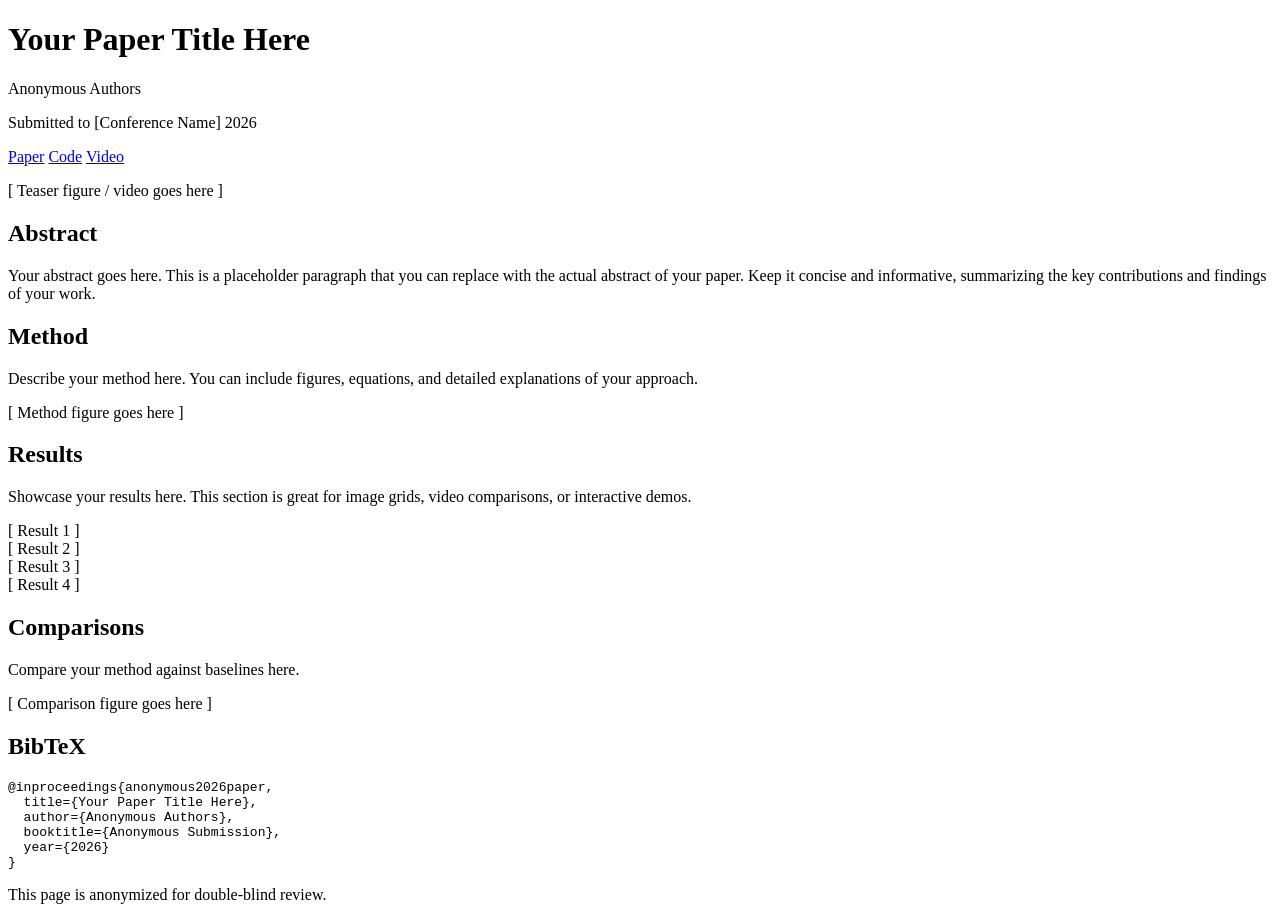
==== index.html @ fb21f75d "Add files via upload" ====
<!DOCTYPE html>
<html lang="en">
<head>
    <meta charset="UTF-8">
    <meta name="viewport" content="width=device-width, initial-scale=1.0">
    <title>Paper Title | Anonymous Submission</title>
    <meta name="description" content="Project page for anonymous submission.">
    <link rel="stylesheet" href="static/css/style.css">
</head>
<body>
    <!-- Header -->
    <header class="hero">
        <div class="container">
            <h1 class="title">Your Paper Title Here</h1>
            <p class="authors">Anonymous Authors</p>
            <p class="venue">Submitted to [Conference Name] 2026</p>

            <div class="links">
                <a href="#" class="btn">Paper</a>
                <a href="#" class="btn">Code</a>
                <a href="#" class="btn">Video</a>
            </div>
        </div>
    </header>

    <!-- Teaser -->
    <section class="section">
        <div class="container">
            <div class="teaser-placeholder">
                <p>[ Teaser figure / video goes here ]</p>
            </div>
        </div>
    </section>

    <!-- Abstract -->
    <section class="section">
        <div class="container">
            <h2>Abstract</h2>
            <p class="abstract">
                Your abstract goes here. This is a placeholder paragraph that you can replace
                with the actual abstract of your paper. Keep it concise and informative,
                summarizing the key contributions and findings of your work.
            </p>
        </div>
    </section>

    <!-- Method -->
    <section class="section">
        <div class="container">
            <h2>Method</h2>
            <p>
                Describe your method here. You can include figures, equations, and detailed
                explanations of your approach.
            </p>
            <div class="figure-placeholder">
                <p>[ Method figure goes here ]</p>
            </div>
        </div>
    </section>

    <!-- Results -->
    <section class="section">
        <div class="container">
            <h2>Results</h2>
            <p>
                Showcase your results here. This section is great for image grids, video
                comparisons, or interactive demos.
            </p>
            <div class="results-grid">
                <div class="result-item">[ Result 1 ]</div>
                <div class="result-item">[ Result 2 ]</div>
                <div class="result-item">[ Result 3 ]</div>
                <div class="result-item">[ Result 4 ]</div>
            </div>
        </div>
    </section>

    <!-- Comparisons -->
    <section class="section">
        <div class="container">
            <h2>Comparisons</h2>
            <p>
                Compare your method against baselines here.
            </p>
            <div class="figure-placeholder">
                <p>[ Comparison figure goes here ]</p>
            </div>
        </div>
    </section>

    <!-- BibTeX -->
    <section class="section">
        <div class="container">
            <h2>BibTeX</h2>
            <pre class="bibtex">
@inproceedings{anonymous2026paper,
  title={Your Paper Title Here},
  author={Anonymous Authors},
  booktitle={Anonymous Submission},
  year={2026}
}</pre>
        </div>
    </section>

    <!-- Footer -->
    <footer class="footer">
        <div class="container">
            <p>This page is anonymized for double-blind review.</p>
        </div>
    </footer>
</body>
</html>
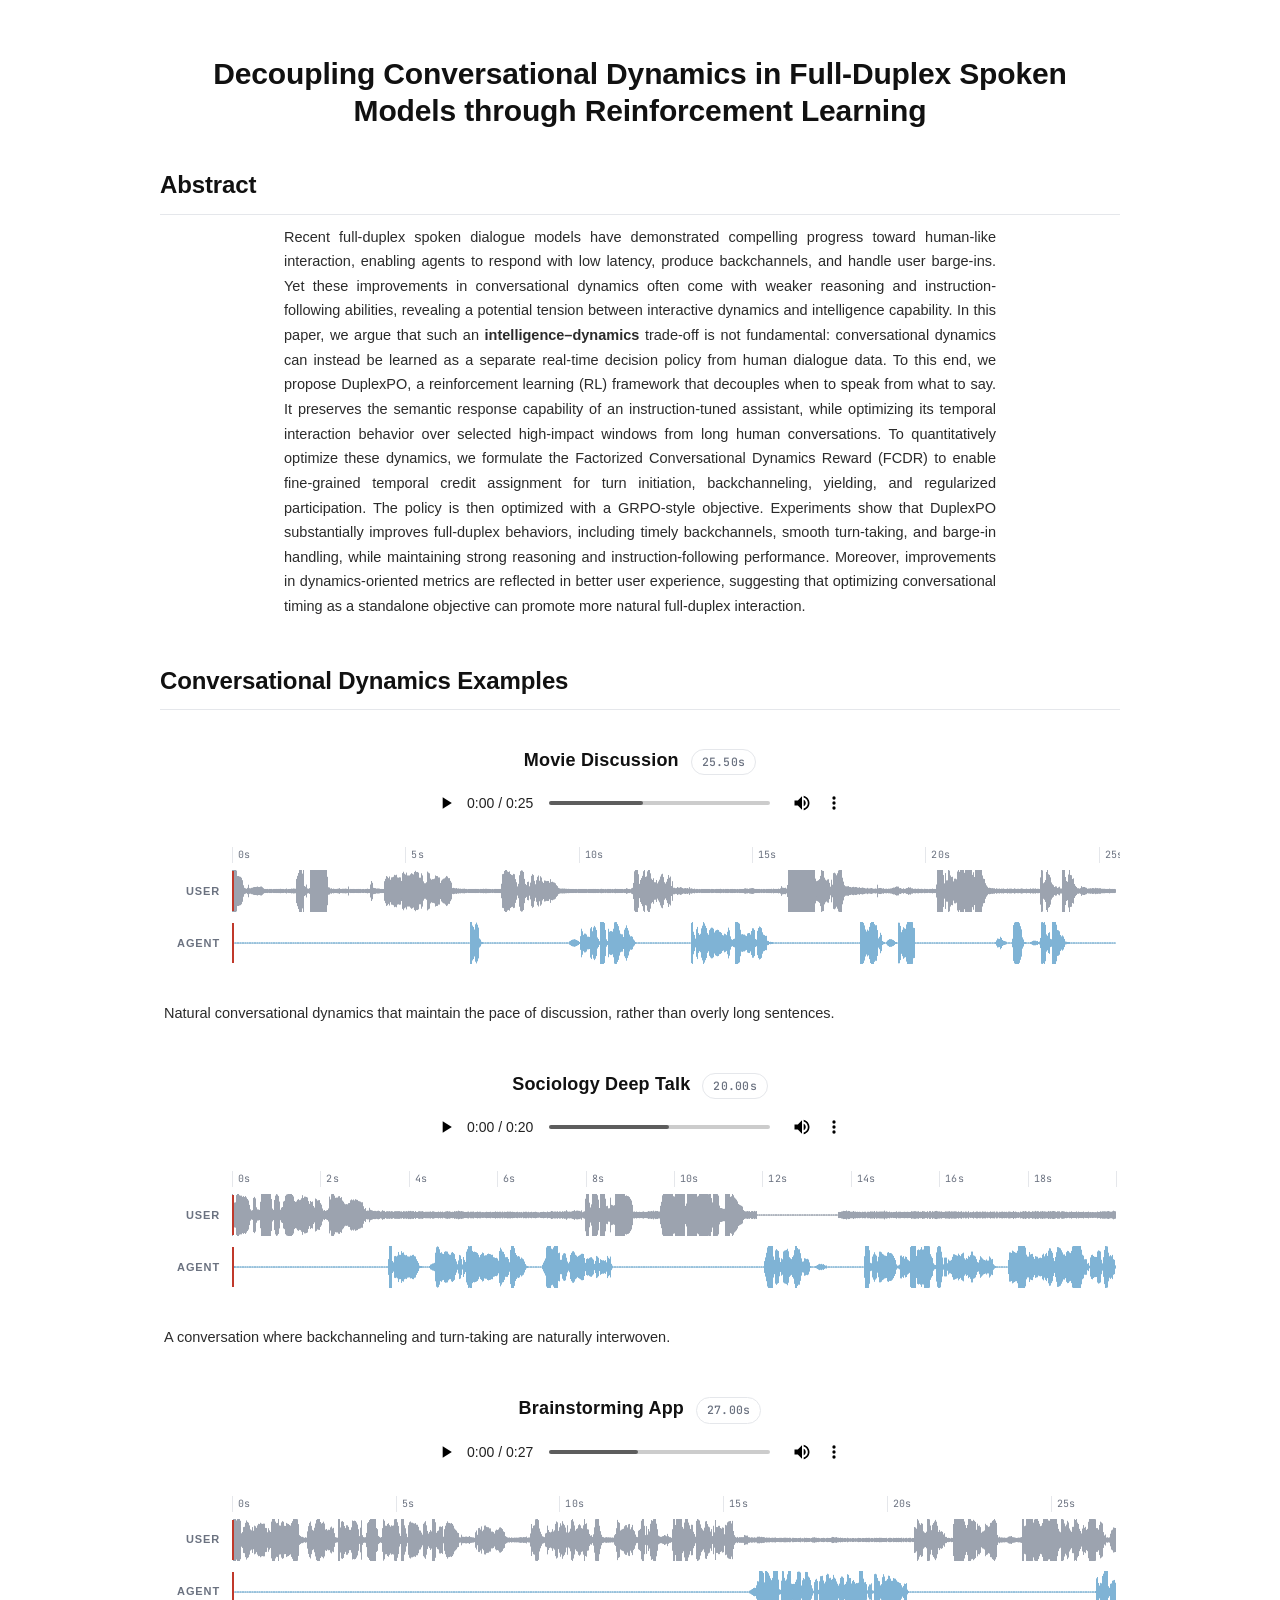
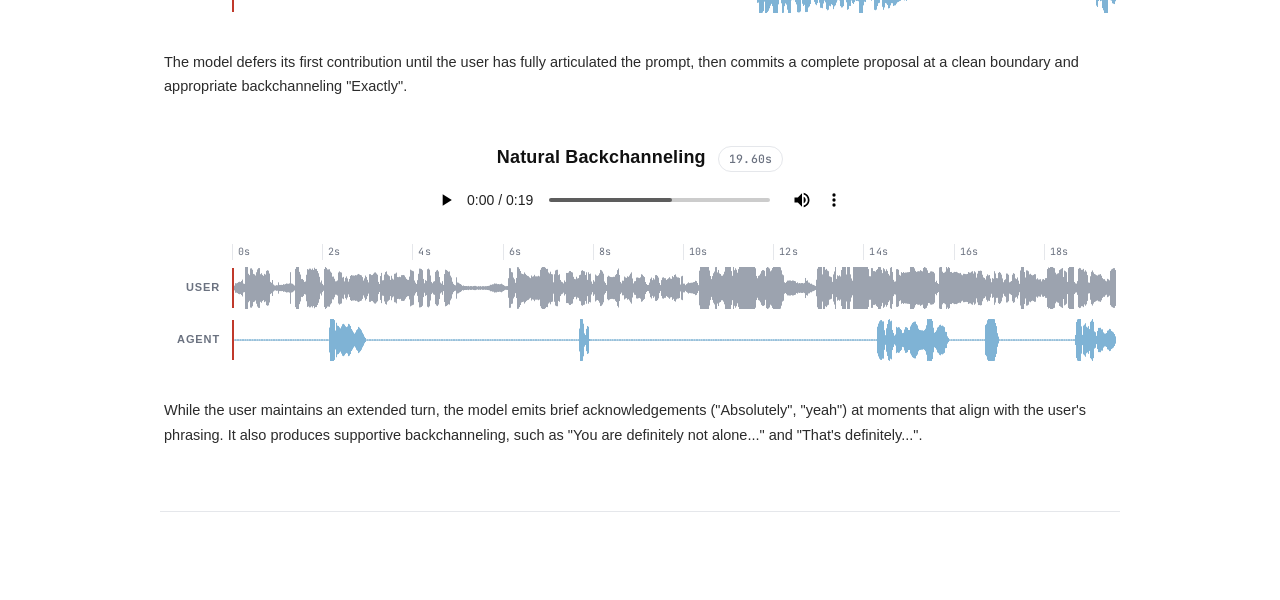
==== commit 49e52bad: "Add files via upload" ====
--- a/index.html
+++ b/index.html
@@ -3,110 +3,37 @@
 <head>
     <meta charset="UTF-8">
     <meta name="viewport" content="width=device-width, initial-scale=1.0">
-    <title>Paper Title | Anonymous Submission</title>
-    <meta name="description" content="Project page for anonymous submission.">
+    <title>Decoupling Conversational Dynamics in Full-Duplex Spoken Models through Reinforcement Learning</title>
+    <meta name="description" content="Anonymous full-duplex turn-taking audio demo.">
+    <link rel="preconnect" href="https://fonts.googleapis.com">
+    <link rel="preconnect" href="https://fonts.gstatic.com" crossorigin>
+    <link href="https://fonts.googleapis.com/css2?family=Inter:wght@400;500;600;700&family=Source+Serif+Pro:ital,wght@0,400;0,500;0,600;0,700;1,400&family=JetBrains+Mono:wght@400;500&display=swap" rel="stylesheet">
     <link rel="stylesheet" href="static/css/style.css">
 </head>
 <body>
-    <!-- Header -->
-    <header class="hero">
-        <div class="container">
-            <h1 class="title">Your Paper Title Here</h1>
-            <p class="authors">Anonymous Authors</p>
-            <p class="venue">Submitted to [Conference Name] 2026</p>
+    <main class="app">
+        <header class="topbar">
+            <!-- <p class="eyebrow">Anonymous demo · audio samples</p> -->
+            <h1>Decoupling Conversational Dynamics in Full-Duplex Spoken Models through Reinforcement Learning</h1>
+        </header>
 
-            <div class="links">
-                <a href="#" class="btn">Paper</a>
-                <a href="#" class="btn">Code</a>
-                <a href="#" class="btn">Video</a>
+        <section class="abstract-section" aria-label="Abstract">
+            <div class="category-heading">
+                <h2 class="category-title">Abstract</h2>
             </div>
-        </div>
-    </header>
+            <div class="abstract-content">
+                <p>Recent full-duplex spoken dialogue models have demonstrated compelling progress toward human-like interaction, enabling agents to respond with low latency, produce backchannels, and handle user barge-ins. Yet these improvements in conversational dynamics often come with weaker reasoning and instruction-following abilities, revealing a potential tension between interactive dynamics and intelligence capability. In this paper, we argue that such an <strong>intelligence&ndash;dynamics</strong> trade-off is not fundamental: conversational dynamics can instead be learned as a separate real-time decision policy from human dialogue data. To this end, we propose DuplexPO, a reinforcement learning (RL) framework that decouples when to speak from what to say. It preserves the semantic response capability of an instruction-tuned assistant, while optimizing its temporal interaction behavior over selected high-impact windows from long human conversations. To quantitatively optimize these dynamics, we formulate the Factorized Conversational Dynamics Reward (FCDR) to enable fine-grained temporal credit assignment for turn initiation, backchanneling, yielding, and regularized participation. The policy is then optimized with a GRPO-style objective. Experiments show that DuplexPO substantially improves full-duplex behaviors, including timely backchannels, smooth turn-taking, and barge-in handling, while maintaining strong reasoning and instruction-following performance. Moreover, improvements in dynamics-oriented metrics are reflected in better user experience, suggesting that optimizing conversational timing as a standalone objective can promote more natural full-duplex interaction.</p>
+            </div>
+        </section>
 
-    <!-- Teaser -->
-    <section class="section">
-        <div class="container">
-            <div class="teaser-placeholder">
-                <p>[ Teaser figure / video goes here ]</p>
-            </div>
-        </div>
-    </section>
+        <section class="case-stack" id="caseStack" aria-label="Demo cases"></section>
 
-    <!-- Abstract -->
-    <section class="section">
-        <div class="container">
-            <h2>Abstract</h2>
-            <p class="abstract">
-                Your abstract goes here. This is a placeholder paragraph that you can replace
-                with the actual abstract of your paper. Keep it concise and informative,
-                summarizing the key contributions and findings of your work.
-            </p>
-        </div>
-    </section>
+        <footer class="footer">
+            <span></span>
+        </footer>
+    </main>
 
-    <!-- Method -->
-    <section class="section">
-        <div class="container">
-            <h2>Method</h2>
-            <p>
-                Describe your method here. You can include figures, equations, and detailed
-                explanations of your approach.
-            </p>
-            <div class="figure-placeholder">
-                <p>[ Method figure goes here ]</p>
-            </div>
-        </div>
-    </section>
-
-    <!-- Results -->
-    <section class="section">
-        <div class="container">
-            <h2>Results</h2>
-            <p>
-                Showcase your results here. This section is great for image grids, video
-                comparisons, or interactive demos.
-            </p>
-            <div class="results-grid">
-                <div class="result-item">[ Result 1 ]</div>
-                <div class="result-item">[ Result 2 ]</div>
-                <div class="result-item">[ Result 3 ]</div>
-                <div class="result-item">[ Result 4 ]</div>
-            </div>
-        </div>
-    </section>
-
-    <!-- Comparisons -->
-    <section class="section">
-        <div class="container">
-            <h2>Comparisons</h2>
-            <p>
-                Compare your method against baselines here.
-            </p>
-            <div class="figure-placeholder">
-                <p>[ Comparison figure goes here ]</p>
-            </div>
-        </div>
-    </section>
-
-    <!-- BibTeX -->
-    <section class="section">
-        <div class="container">
-            <h2>BibTeX</h2>
-            <pre class="bibtex">
-@inproceedings{anonymous2026paper,
-  title={Your Paper Title Here},
-  author={Anonymous Authors},
-  booktitle={Anonymous Submission},
-  year={2026}
-}</pre>
-        </div>
-    </section>
-
-    <!-- Footer -->
-    <footer class="footer">
-        <div class="container">
-            <p>This page is anonymized for double-blind review.</p>
-        </div>
-    </footer>
+    <script src="static/data/demo_cases.js"></script>
+    <script src="static/js/demo.js"></script>
 </body>
 </html>
--- a/static/css/style.css
+++ b/static/css/style.css
@@ -0,0 +1,398 @@
+:root {
+    --bg: #ffffff;
+    --panel: #ffffff;
+    --panel-soft: #f7f7f7;
+    --ink: #111111;
+    --ink-soft: #2b2b2b;
+    --muted: #6b7280;
+    --line: #e5e7eb;
+    --line-strong: #d1d5db;
+    --user: #9ca3af;
+    --agent: #7fb3d5;
+    --playhead: #c0392b;
+    --shadow-sm: 0 1px 2px rgba(0, 0, 0, 0.04);
+    --radius: 8px;
+    --radius-sm: 6px;
+    --sans: Arial, Helvetica, "Segoe UI", "Liberation Sans", sans-serif;
+    --mono: "SF Mono", "JetBrains Mono", ui-monospace, Menlo, Consolas, monospace;
+}
+
+* {
+    box-sizing: border-box;
+}
+
+body {
+    margin: 0;
+    background: var(--bg);
+    color: var(--ink);
+    font-family: var(--sans);
+    font-size: 14.5px;
+    line-height: 1.6;
+    -webkit-font-smoothing: antialiased;
+    -moz-osx-font-smoothing: grayscale;
+}
+
+a {
+    color: var(--ink-soft);
+    text-decoration: underline;
+    text-decoration-color: var(--line-strong);
+}
+
+a:hover {
+    text-decoration-color: var(--ink);
+}
+
+.app {
+    width: min(960px, calc(100vw - 32px));
+    margin: 0 auto;
+    padding: 56px 0 64px;
+    background: var(--bg);
+}
+
+.topbar {
+    padding-bottom: 28px;
+    margin-bottom: 8px;
+    text-align: center;
+}
+
+.eyebrow {
+    margin: 0 0 10px;
+    color: var(--muted);
+    font-size: 12px;
+    font-weight: 700;
+    letter-spacing: 0.12em;
+    text-transform: uppercase;
+}
+
+h1, h2, h3, p {
+    margin-top: 0;
+}
+
+h1 {
+    margin-bottom: 6px;
+    font-family: var(--sans);
+    font-weight: 700;
+    font-size: 30px;
+    line-height: 1.22;
+    letter-spacing: -0.005em;
+    color: var(--ink);
+}
+
+h2 {
+    margin-bottom: 8px;
+    font-size: 17px;
+    font-weight: 700;
+}
+
+.case-stack {
+    display: grid;
+    gap: 44px;
+    margin-top: 0;
+}
+
+.category-heading {
+    margin: 36px 0 -8px;
+    padding-bottom: 14px;
+    border-bottom: 1px solid var(--line);
+}
+
+.category-heading:first-child {
+    margin-top: 0;
+}
+
+.abstract-section {
+    margin-bottom: 48px;
+}
+
+.abstract-content {
+    margin: 18px auto 0;
+    padding: 0 4px;
+    max-width: 720px;
+    color: var(--ink-soft);
+    font-size: 14.5px;
+    line-height: 1.7;
+    text-align: justify;
+}
+
+.abstract-content p {
+    margin: 0;
+}
+
+.category-eyebrow {
+    margin: 0 0 6px;
+    color: var(--muted);
+    font-size: 11px;
+    font-weight: 700;
+    letter-spacing: 0.14em;
+    text-transform: uppercase;
+}
+
+.category-title {
+    margin: 0;
+    font-family: var(--sans);
+    font-size: 24px;
+    font-weight: 700;
+    line-height: 1.18;
+    letter-spacing: -0.005em;
+    color: var(--ink);
+}
+
+.case-panel {
+    min-width: 0;
+}
+
+.case-header {
+    display: flex;
+    justify-content: center;
+    gap: 12px;
+    align-items: baseline;
+    margin-bottom: 10px;
+    text-align: center;
+}
+
+.case-title {
+    display: inline-flex;
+    align-items: baseline;
+    gap: 12px;
+    min-width: 0;
+    flex-wrap: wrap;
+    justify-content: center;
+}
+
+.case-header h2 {
+    margin-bottom: 0;
+    font-family: var(--sans);
+    font-size: 18px;
+    font-weight: 700;
+    letter-spacing: 0.01em;
+    color: var(--ink);
+    text-align: center;
+    overflow-wrap: anywhere;
+}
+
+.sample-chip {
+    display: inline-flex;
+    align-items: center;
+    padding: 3px 10px;
+    border: 1px solid var(--line);
+    border-radius: 999px;
+    color: var(--muted);
+    font-family: var(--mono);
+    font-size: 11.5px;
+    font-weight: 500;
+    letter-spacing: 0.02em;
+    white-space: nowrap;
+}
+
+.timeline-panel {
+    background: var(--panel);
+    border-radius: 0;
+    box-shadow: none;
+    overflow: hidden;
+}
+
+.timeline-scroll {
+    padding: 8px 4px 12px;
+    overflow: hidden;
+    min-width: 0;
+}
+
+.timeline-canvas {
+    position: relative;
+    width: 100%;
+    min-width: 0;
+}
+
+.timeline-row {
+    display: grid;
+    grid-template-columns: 56px minmax(0, 1fr);
+    gap: 12px;
+    align-items: center;
+    margin: 4px 0;
+    min-width: 0;
+}
+
+.row-label {
+    color: var(--muted);
+    font-size: 11px;
+    font-weight: 700;
+    letter-spacing: 0.08em;
+    text-transform: uppercase;
+    text-align: right;
+}
+
+.ruler-track {
+    position: relative;
+    height: 16px;
+}
+
+.tick {
+    position: absolute;
+    top: 0;
+    bottom: 0;
+    border-left: 1px solid var(--line);
+    color: var(--muted);
+    font-family: var(--mono);
+    font-size: 10px;
+    padding-left: 5px;
+    letter-spacing: 0.02em;
+}
+
+.wave-track {
+    position: relative;
+    display: block;
+    width: 100%;
+    height: 48px;
+    padding: 0;
+    margin: 0;
+    border: 0;
+    border-radius: 0;
+    background: transparent;
+    appearance: none;
+    overflow: hidden;
+    cursor: pointer;
+}
+
+.wave-track:focus-visible {
+    outline: 2px solid var(--ink);
+    outline-offset: 2px;
+}
+
+.wave-canvas {
+    display: block;
+    width: 100%;
+    height: 100%;
+}
+
+.wave-playhead {
+    position: absolute;
+    top: 4px;
+    bottom: 4px;
+    left: 0;
+    width: 1.5px;
+    background: var(--playhead);
+    pointer-events: none;
+    z-index: 5;
+}
+
+.audio-row {
+    display: flex;
+    justify-content: center;
+    align-items: center;
+    margin: 6px 0 14px;
+    padding: 0;
+}
+
+.stereo-control {
+    width: min(440px, 80%);
+    margin: 0 auto;
+}
+
+audio {
+    width: 100%;
+    height: 36px;
+    display: block;
+    border: 0;
+    outline: 0;
+    background: transparent;
+}
+
+audio::-webkit-media-controls-enclosure,
+audio::-webkit-media-controls-panel {
+    background: transparent;
+    border: 0;
+    box-shadow: none;
+}
+
+.case-description {
+    margin-top: 18px;
+    padding: 0 4px;
+    color: var(--ink-soft);
+    font-size: 14.5px;
+    line-height: 1.7;
+}
+
+.case-description:empty {
+    display: none;
+}
+
+.case-description p {
+    margin: 0 0 0.7em;
+}
+
+.case-description p:last-child {
+    margin-bottom: 0;
+}
+
+.case-description em,
+.case-description i {
+    color: var(--muted);
+}
+
+.case-description code {
+    padding: 1px 5px;
+    border-radius: 4px;
+    background: var(--panel-soft);
+    border: 1px solid var(--line);
+    font-family: var(--mono);
+    font-size: 0.9em;
+}
+
+.case-description blockquote {
+    margin: 8px 0;
+    padding: 4px 14px;
+    border-left: 2px solid var(--line-strong);
+    color: var(--muted);
+    font-style: italic;
+}
+
+.footer {
+    display: flex;
+    justify-content: space-between;
+    gap: 16px;
+    margin-top: 64px;
+    padding-top: 24px;
+    border-top: 1px solid var(--line);
+    color: var(--muted);
+    font-size: 12.5px;
+}
+
+@media (max-width: 760px) {
+    .app {
+        width: min(100vw - 24px, 760px);
+        padding: 32px 0 40px;
+    }
+
+    h1 {
+        font-size: 24px;
+    }
+
+    .case-stack {
+        gap: 36px;
+    }
+
+    .case-header {
+        display: block;
+    }
+
+    .case-header h2 {
+        font-size: 17px;
+    }
+
+    .sample-chip {
+        margin-top: 8px;
+    }
+
+    .timeline-scroll {
+        padding: 6px 2px 10px;
+    }
+
+    .timeline-row {
+        grid-template-columns: 44px minmax(0, 1fr);
+        gap: 8px;
+    }
+
+    .stereo-control {
+        width: 100%;
+    }
+}
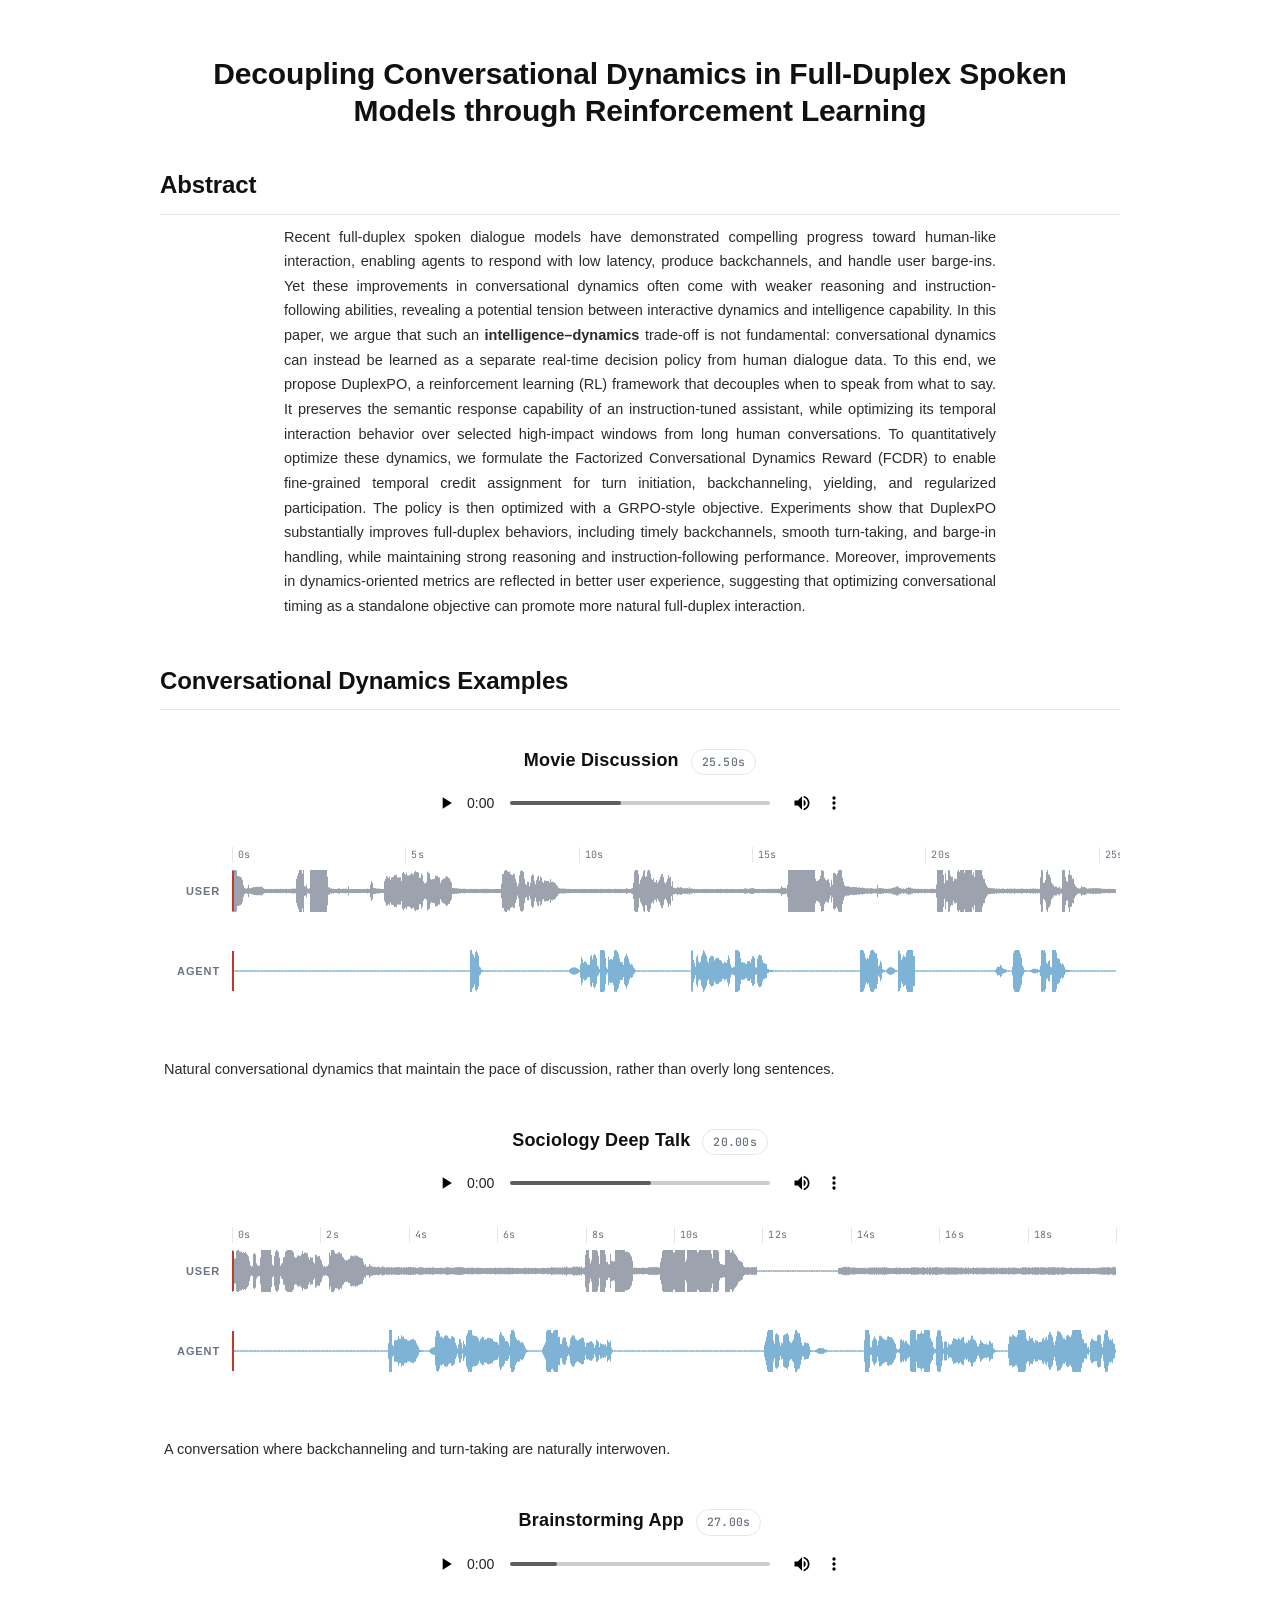
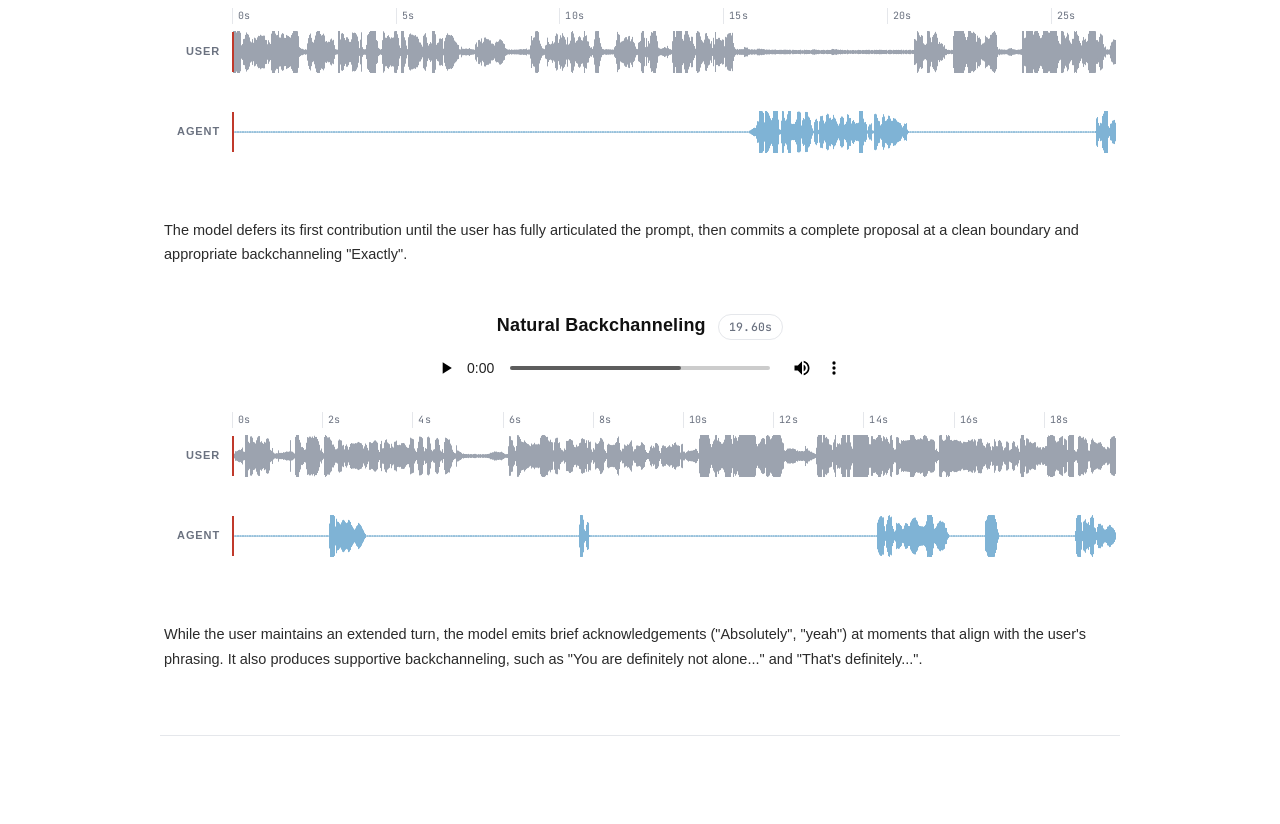
==== commit a4934530: "Add files via upload" ====
--- a/index.html
+++ b/index.html
@@ -8,7 +8,7 @@
     <link rel="preconnect" href="https://fonts.googleapis.com">
     <link rel="preconnect" href="https://fonts.gstatic.com" crossorigin>
     <link href="https://fonts.googleapis.com/css2?family=Inter:wght@400;500;600;700&family=Source+Serif+Pro:ital,wght@0,400;0,500;0,600;0,700;1,400&family=JetBrains+Mono:wght@400;500&display=swap" rel="stylesheet">
-    <link rel="stylesheet" href="static/css/style.css">
+    <link rel="stylesheet" href="static/css/style.css?v=2">
 </head>
 <body>
     <main class="app">
@@ -33,7 +33,7 @@
         </footer>
     </main>
 
-    <script src="static/data/demo_cases.js"></script>
-    <script src="static/js/demo.js"></script>
+    <script src="static/data/demo_cases.js?v=2"></script>
+    <script src="static/js/demo.js?v=2"></script>
 </body>
 </html>
--- a/static/css/style.css
+++ b/static/css/style.css
@@ -275,6 +275,68 @@
     z-index: 5;
 }
 
+.transcript-row {
+    margin: 2px 0 6px;
+}
+
+.transcript-track {
+    position: relative;
+    height: 22px;
+    min-width: 0;
+}
+
+.seg-pill {
+    position: absolute;
+    top: 0;
+    height: 20px;
+    padding: 0 8px;
+    border: 1px solid var(--line);
+    border-radius: 4px;
+    background: var(--panel-soft);
+    color: var(--ink-soft);
+    font-family: var(--sans);
+    font-size: 11px;
+    line-height: 18px;
+    letter-spacing: 0.01em;
+    white-space: nowrap;
+    overflow: hidden;
+    text-overflow: ellipsis;
+    text-align: left;
+    cursor: pointer;
+    appearance: none;
+    transition: background-color 0.15s ease, border-color 0.15s ease, box-shadow 0.15s ease;
+    box-sizing: border-box;
+}
+
+.seg-pill.user {
+    background: #f3f4f6;
+    border-color: #e5e7eb;
+    color: #4b5563;
+}
+
+.seg-pill.agent {
+    background: #e8f0f7;
+    border-color: #cfdfeb;
+    color: #1f3a52;
+}
+
+.seg-pill:hover {
+    z-index: 2;
+    overflow: visible;
+    box-shadow: 0 2px 6px rgba(15, 23, 42, 0.12);
+    border-color: var(--ink);
+    background: #ffffff;
+    color: var(--ink);
+    width: auto !important;
+    min-width: 100%;
+    max-width: 480px;
+}
+
+.seg-pill:focus-visible {
+    outline: 2px solid var(--ink);
+    outline-offset: 1px;
+}
+
 .audio-row {
     display: flex;
     justify-content: center;
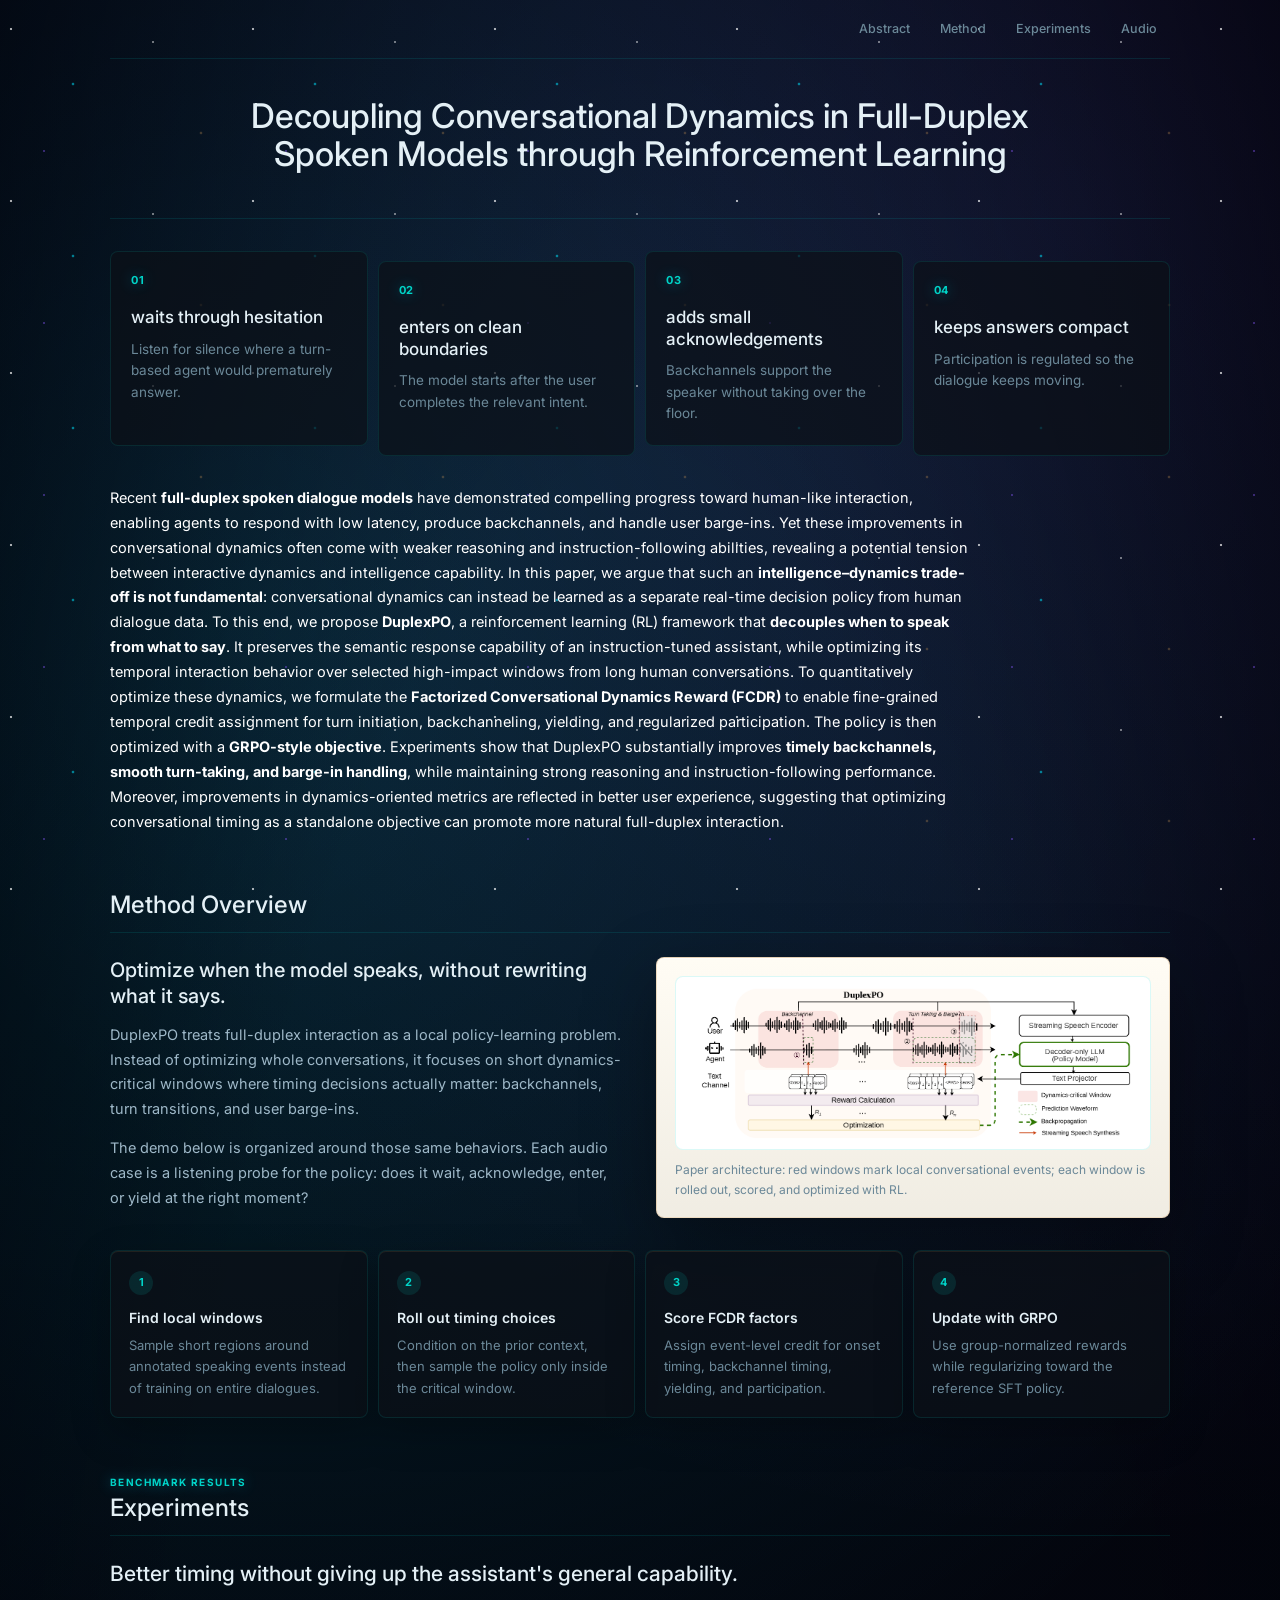
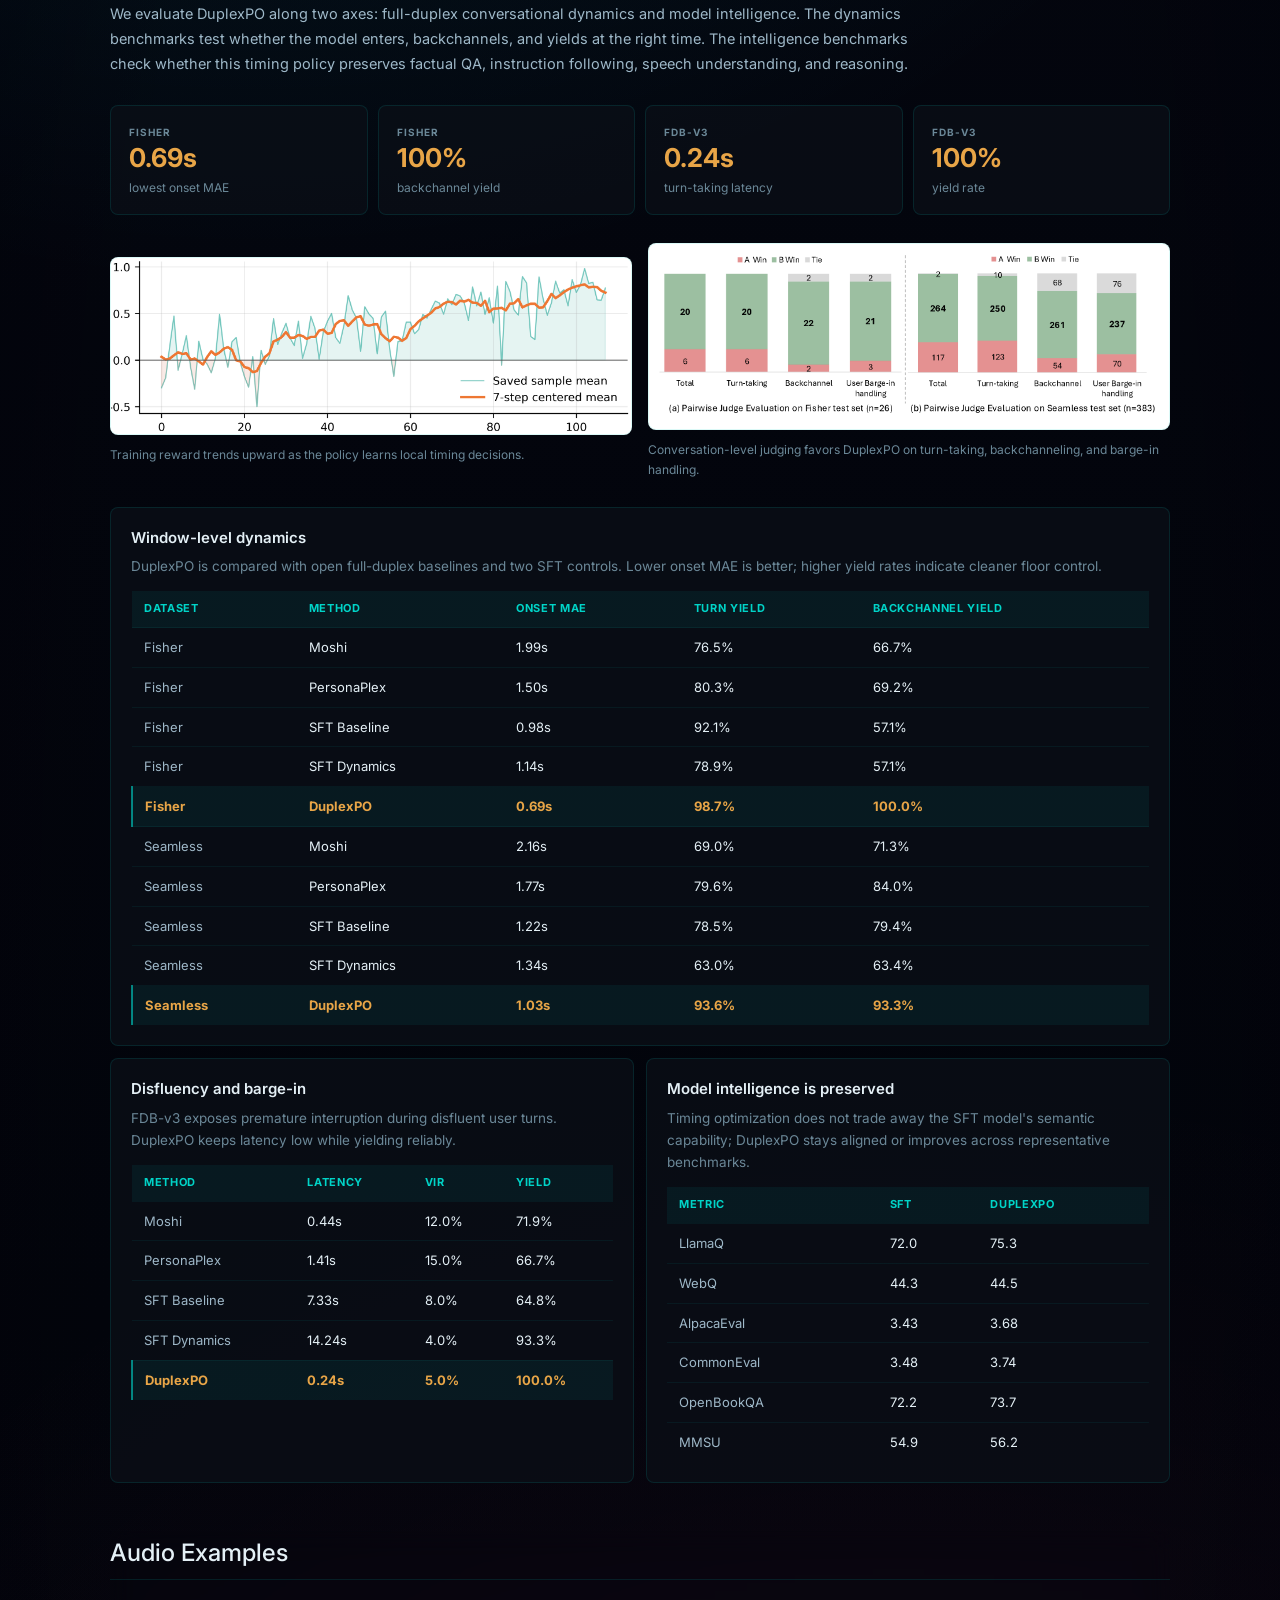
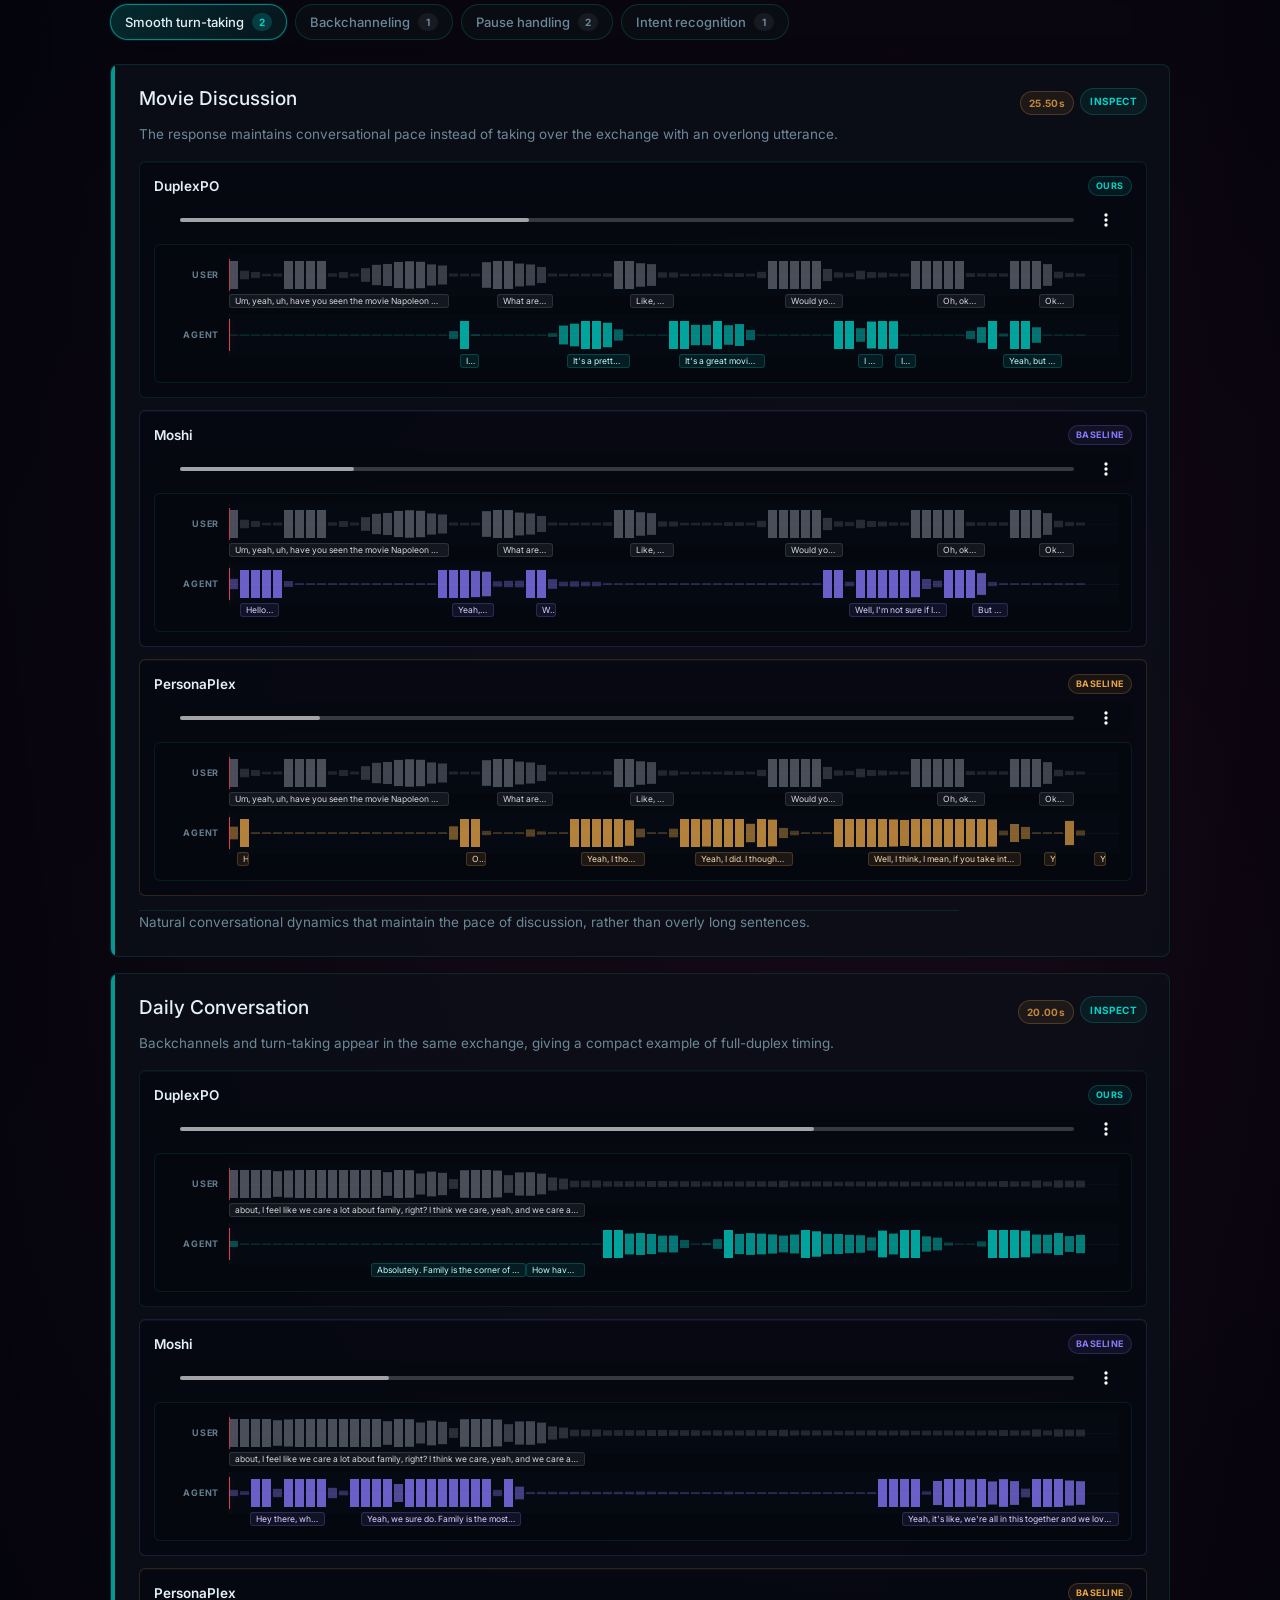
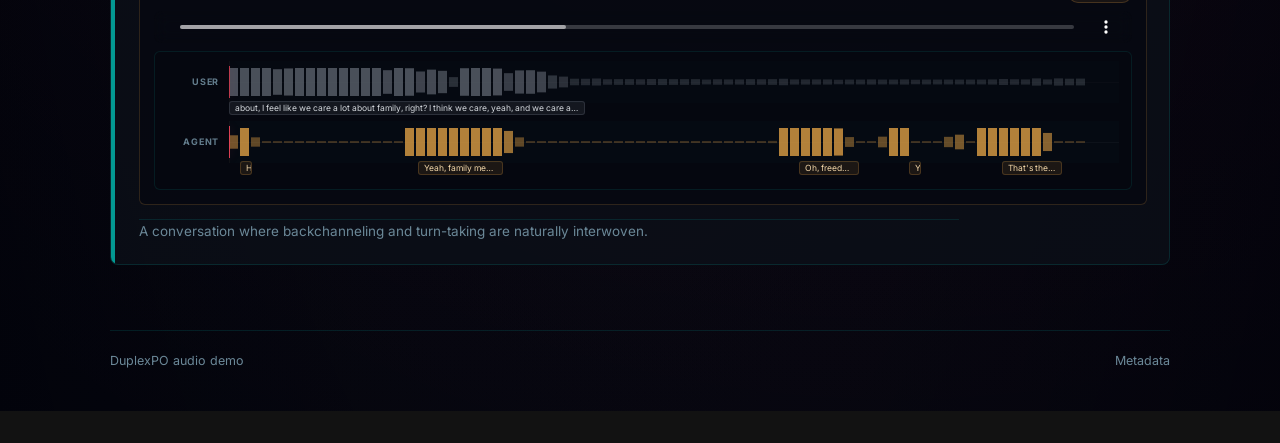
==== commit 258a16eb: "Add files via upload" ====
--- a/index.html
+++ b/index.html
@@ -3,37 +3,349 @@
 <head>
     <meta charset="UTF-8">
     <meta name="viewport" content="width=device-width, initial-scale=1.0">
-    <title>Decoupling Conversational Dynamics in Full-Duplex Spoken Models through Reinforcement Learning</title>
-    <meta name="description" content="Anonymous full-duplex turn-taking audio demo.">
+    <title>DuplexPO Audio Demo</title>
+    <meta name="description" content="Audio samples for DuplexPO, a reinforcement learning framework for full-duplex spoken dialogue dynamics.">
     <link rel="preconnect" href="https://fonts.googleapis.com">
     <link rel="preconnect" href="https://fonts.gstatic.com" crossorigin>
-    <link href="https://fonts.googleapis.com/css2?family=Inter:wght@400;500;600;700&family=Source+Serif+Pro:ital,wght@0,400;0,500;0,600;0,700;1,400&family=JetBrains+Mono:wght@400;500&display=swap" rel="stylesheet">
-    <link rel="stylesheet" href="static/css/style.css?v=2">
+    <link href="https://fonts.googleapis.com/css2?family=Inter:wght@400;500;600;700&display=swap" rel="stylesheet">
+    <link rel="stylesheet" href="static/css/style.css?v=44">
 </head>
 <body>
     <main class="app">
-        <header class="topbar">
-            <!-- <p class="eyebrow">Anonymous demo · audio samples</p> -->
-            <h1>Decoupling Conversational Dynamics in Full-Duplex Spoken Models through Reinforcement Learning</h1>
+        <nav class="site-nav" aria-label="Page navigation">
+            <div class="site-links">
+                <a href="#abstract">Abstract</a>
+                <a href="#method">Method</a>
+                <a href="#experiments">Experiments</a>
+                <a href="#audioExamples">Audio</a>
+            </div>
+        </nav>
+
+        <header class="topbar hero">
+            <div class="hero-main">
+                <h1>
+                    <span class="title-line">Decoupling Conversational Dynamics in Full-Duplex</span>
+                    <span class="title-line">Spoken Models through Reinforcement Learning</span>
+                </h1>
+            </div>
         </header>
 
-        <section class="abstract-section" aria-label="Abstract">
+        <section class="listen-strip" aria-label="What to listen for">
+            <article class="listen-card">
+                <span>01</span>
+                <h2>waits through hesitation</h2>
+                <p>Listen for silence where a turn-based agent would prematurely answer.</p>
+            </article>
+            <article class="listen-card">
+                <span>02</span>
+                <h2>enters on clean boundaries</h2>
+                <p>The model starts after the user completes the relevant intent.</p>
+            </article>
+            <article class="listen-card">
+                <span>03</span>
+                <h2>adds small acknowledgements</h2>
+                <p>Backchannels support the speaker without taking over the floor.</p>
+            </article>
+            <article class="listen-card">
+                <span>04</span>
+                <h2>keeps answers compact</h2>
+                <p>Participation is regulated so the dialogue keeps moving.</p>
+            </article>
+        </section>
+
+        <section class="abstract-section section-block" id="abstract" aria-label="Abstract">
+            <div class="abstract-content">
+                <p>Recent <strong>full-duplex spoken dialogue models</strong> have demonstrated compelling progress toward human-like interaction, enabling agents to respond with low latency, produce backchannels, and handle user barge-ins. Yet these improvements in conversational dynamics often come with weaker reasoning and instruction-following abilities, revealing a potential tension between interactive dynamics and intelligence capability. In this paper, we argue that such an <strong>intelligence&ndash;dynamics trade-off is not fundamental</strong>: conversational dynamics can instead be learned as a separate real-time decision policy from human dialogue data. To this end, we propose <strong>DuplexPO</strong>, a reinforcement learning (RL) framework that <strong>decouples when to speak from what to say</strong>. It preserves the semantic response capability of an instruction-tuned assistant, while optimizing its temporal interaction behavior over selected high-impact windows from long human conversations. To quantitatively optimize these dynamics, we formulate the <strong>Factorized Conversational Dynamics Reward (FCDR)</strong> to enable fine-grained temporal credit assignment for turn initiation, backchanneling, yielding, and regularized participation. The policy is then optimized with a <strong>GRPO-style objective</strong>. Experiments show that DuplexPO substantially improves <strong>timely backchannels, smooth turn-taking, and barge-in handling</strong>, while maintaining strong reasoning and instruction-following performance. Moreover, improvements in dynamics-oriented metrics are reflected in better user experience, suggesting that optimizing conversational timing as a standalone objective can promote more natural full-duplex interaction.</p>
+            </div>
+        </section>
+
+        <section class="section-block method-section" id="method" aria-label="Method overview">
             <div class="category-heading">
-                <h2 class="category-title">Abstract</h2>
-            </div>
-            <div class="abstract-content">
-                <p>Recent full-duplex spoken dialogue models have demonstrated compelling progress toward human-like interaction, enabling agents to respond with low latency, produce backchannels, and handle user barge-ins. Yet these improvements in conversational dynamics often come with weaker reasoning and instruction-following abilities, revealing a potential tension between interactive dynamics and intelligence capability. In this paper, we argue that such an <strong>intelligence&ndash;dynamics</strong> trade-off is not fundamental: conversational dynamics can instead be learned as a separate real-time decision policy from human dialogue data. To this end, we propose DuplexPO, a reinforcement learning (RL) framework that decouples when to speak from what to say. It preserves the semantic response capability of an instruction-tuned assistant, while optimizing its temporal interaction behavior over selected high-impact windows from long human conversations. To quantitatively optimize these dynamics, we formulate the Factorized Conversational Dynamics Reward (FCDR) to enable fine-grained temporal credit assignment for turn initiation, backchanneling, yielding, and regularized participation. The policy is then optimized with a GRPO-style objective. Experiments show that DuplexPO substantially improves full-duplex behaviors, including timely backchannels, smooth turn-taking, and barge-in handling, while maintaining strong reasoning and instruction-following performance. Moreover, improvements in dynamics-oriented metrics are reflected in better user experience, suggesting that optimizing conversational timing as a standalone objective can promote more natural full-duplex interaction.</p>
-            </div>
+                <h2 class="category-title">Method Overview</h2>
+            </div>
+            <div class="method-blog">
+                <div class="method-copy">
+                    <h3>Optimize when the model speaks, without rewriting what it says.</h3>
+                    <p>DuplexPO treats full-duplex interaction as a local policy-learning problem. Instead of optimizing whole conversations, it focuses on short dynamics-critical windows where timing decisions actually matter: backchannels, turn transitions, and user barge-ins.</p>
+                    <p>The demo below is organized around those same behaviors. Each audio case is a listening probe for the policy: does it wait, acknowledge, enter, or yield at the right moment?</p>
+                </div>
+                <figure class="method-figure">
+                    <img src="static/img/duplexpo-method-architecture.png" alt="DuplexPO method architecture showing critical windows, reward calculation, and policy optimization">
+                    <figcaption>Paper architecture: red windows mark local conversational events; each window is rolled out, scored, and optimized with RL.</figcaption>
+                </figure>
+                <div class="method-flow" aria-label="DuplexPO method stages">
+                    <article class="method-item">
+                        <span class="method-index">1</span>
+                        <h3>Find local windows</h3>
+                        <p>Sample short regions around annotated speaking events instead of training on entire dialogues.</p>
+                    </article>
+                    <article class="method-item">
+                        <span class="method-index">2</span>
+                        <h3>Roll out timing choices</h3>
+                        <p>Condition on the prior context, then sample the policy only inside the critical window.</p>
+                    </article>
+                    <article class="method-item">
+                        <span class="method-index">3</span>
+                        <h3>Score FCDR factors</h3>
+                        <p>Assign event-level credit for onset timing, backchannel timing, yielding, and participation.</p>
+                    </article>
+                    <article class="method-item">
+                        <span class="method-index">4</span>
+                        <h3>Update with GRPO</h3>
+                        <p>Use group-normalized rewards while regularizing toward the reference SFT policy.</p>
+                    </article>
+                </div>
+            </div>
+        </section>
+
+        <section class="section-block experiments-section" id="experiments" aria-label="Experiments">
+            <div class="category-heading">
+                <p class="category-eyebrow">Benchmark results</p>
+                <h2 class="category-title">Experiments</h2>
+            </div>
+            <div class="experiment-blog">
+                <div class="experiment-copy">
+                    <h3>Better timing without giving up the assistant's general capability.</h3>
+                    <p>We evaluate DuplexPO along two axes: full-duplex conversational dynamics and model intelligence. The dynamics benchmarks test whether the model enters, backchannels, and yields at the right time. The intelligence benchmarks check whether this timing policy preserves factual QA, instruction following, speech understanding, and reasoning.</p>
+                </div>
+
+                <div class="experiment-stat-strip" aria-label="Key experiment results">
+                    <article>
+                        <span>Fisher</span>
+                        <strong>0.69s</strong>
+                        <p>lowest onset MAE</p>
+                    </article>
+                    <article>
+                        <span>Fisher</span>
+                        <strong>100%</strong>
+                        <p>backchannel yield</p>
+                    </article>
+                    <article>
+                        <span>FDB-v3</span>
+                        <strong>0.24s</strong>
+                        <p>turn-taking latency</p>
+                    </article>
+                    <article>
+                        <span>FDB-v3</span>
+                        <strong>100%</strong>
+                        <p>yield rate</p>
+                    </article>
+                </div>
+
+                <div class="experiment-figure-grid" aria-label="Experiment figures">
+                    <figure class="paper-figure">
+                        <img src="static/img/duplexpo-reward-training.png" alt="Reward training curve for DuplexPO">
+                        <figcaption>Training reward trends upward as the policy learns local timing decisions.</figcaption>
+                    </figure>
+                    <figure class="paper-figure">
+                        <img src="static/img/duplexpo-gemini-judge.png" alt="Gemini pairwise judge evaluation comparing SFT baseline and DuplexPO">
+                        <figcaption>Conversation-level judging favors DuplexPO on turn-taking, backchanneling, and barge-in handling.</figcaption>
+                    </figure>
+                </div>
+
+                <div class="experiment-grid">
+                    <article class="experiment-card experiment-card-wide">
+                        <h3>Window-level dynamics</h3>
+                        <p>DuplexPO is compared with open full-duplex baselines and two SFT controls. Lower onset MAE is better; higher yield rates indicate cleaner floor control.</p>
+                        <div class="table-scroll">
+                            <table>
+                                <thead>
+                                    <tr>
+                                        <th>Dataset</th>
+                                        <th>Method</th>
+                                        <th>Onset MAE</th>
+                                        <th>Turn yield</th>
+                                        <th>Backchannel yield</th>
+                                    </tr>
+                                </thead>
+                                <tbody>
+                                    <tr>
+                                        <td>Fisher</td>
+                                        <td>Moshi</td>
+                                        <td>1.99s</td>
+                                        <td>76.5%</td>
+                                        <td>66.7%</td>
+                                    </tr>
+                                    <tr>
+                                        <td>Fisher</td>
+                                        <td>PersonaPlex</td>
+                                        <td>1.50s</td>
+                                        <td>80.3%</td>
+                                        <td>69.2%</td>
+                                    </tr>
+                                    <tr>
+                                        <td>Fisher</td>
+                                        <td>SFT Baseline</td>
+                                        <td>0.98s</td>
+                                        <td>92.1%</td>
+                                        <td>57.1%</td>
+                                    </tr>
+                                    <tr>
+                                        <td>Fisher</td>
+                                        <td>SFT Dynamics</td>
+                                        <td>1.14s</td>
+                                        <td>78.9%</td>
+                                        <td>57.1%</td>
+                                    </tr>
+                                    <tr class="best-row">
+                                        <td>Fisher</td>
+                                        <td>DuplexPO</td>
+                                        <td>0.69s</td>
+                                        <td>98.7%</td>
+                                        <td>100.0%</td>
+                                    </tr>
+                                    <tr>
+                                        <td>Seamless</td>
+                                        <td>Moshi</td>
+                                        <td>2.16s</td>
+                                        <td>69.0%</td>
+                                        <td>71.3%</td>
+                                    </tr>
+                                    <tr>
+                                        <td>Seamless</td>
+                                        <td>PersonaPlex</td>
+                                        <td>1.77s</td>
+                                        <td>79.6%</td>
+                                        <td>84.0%</td>
+                                    </tr>
+                                    <tr>
+                                        <td>Seamless</td>
+                                        <td>SFT Baseline</td>
+                                        <td>1.22s</td>
+                                        <td>78.5%</td>
+                                        <td>79.4%</td>
+                                    </tr>
+                                    <tr>
+                                        <td>Seamless</td>
+                                        <td>SFT Dynamics</td>
+                                        <td>1.34s</td>
+                                        <td>63.0%</td>
+                                        <td>63.4%</td>
+                                    </tr>
+                                    <tr class="best-row">
+                                        <td>Seamless</td>
+                                        <td>DuplexPO</td>
+                                        <td>1.03s</td>
+                                        <td>93.6%</td>
+                                        <td>93.3%</td>
+                                    </tr>
+                                </tbody>
+                            </table>
+                        </div>
+                    </article>
+
+                    <article class="experiment-card">
+                        <h3>Disfluency and barge-in</h3>
+                        <p>FDB-v3 exposes premature interruption during disfluent user turns. DuplexPO keeps latency low while yielding reliably.</p>
+                        <table>
+                            <thead>
+                                <tr>
+                                    <th>Method</th>
+                                    <th>Latency</th>
+                                    <th>VIR</th>
+                                    <th>Yield</th>
+                                </tr>
+                            </thead>
+                            <tbody>
+                                <tr>
+                                    <td>Moshi</td>
+                                    <td>0.44s</td>
+                                    <td>12.0%</td>
+                                    <td>71.9%</td>
+                                </tr>
+                                <tr>
+                                    <td>PersonaPlex</td>
+                                    <td>1.41s</td>
+                                    <td>15.0%</td>
+                                    <td>66.7%</td>
+                                </tr>
+                                <tr>
+                                    <td>SFT Baseline</td>
+                                    <td>7.33s</td>
+                                    <td>8.0%</td>
+                                    <td>64.8%</td>
+                                </tr>
+                                <tr>
+                                    <td>SFT Dynamics</td>
+                                    <td>14.24s</td>
+                                    <td>4.0%</td>
+                                    <td>93.3%</td>
+                                </tr>
+                                <tr class="best-row">
+                                    <td>DuplexPO</td>
+                                    <td>0.24s</td>
+                                    <td>5.0%</td>
+                                    <td>100.0%</td>
+                                </tr>
+                            </tbody>
+                        </table>
+                    </article>
+
+                    <article class="experiment-card">
+                        <h3>Model intelligence is preserved</h3>
+                        <p>Timing optimization does not trade away the SFT model's semantic capability; DuplexPO stays aligned or improves across representative benchmarks.</p>
+                        <table>
+                            <thead>
+                                <tr>
+                                    <th>Metric</th>
+                                    <th>SFT</th>
+                                    <th>DuplexPO</th>
+                                </tr>
+                            </thead>
+                            <tbody>
+                                <tr>
+                                    <td>LlamaQ</td>
+                                    <td>72.0</td>
+                                    <td>75.3</td>
+                                </tr>
+                                <tr>
+                                    <td>WebQ</td>
+                                    <td>44.3</td>
+                                    <td>44.5</td>
+                                </tr>
+                                <tr>
+                                    <td>AlpacaEval</td>
+                                    <td>3.43</td>
+                                    <td>3.68</td>
+                                </tr>
+                                <tr>
+                                    <td>CommonEval</td>
+                                    <td>3.48</td>
+                                    <td>3.74</td>
+                                </tr>
+                                <tr>
+                                    <td>OpenBookQA</td>
+                                    <td>72.2</td>
+                                    <td>73.7</td>
+                                </tr>
+                                <tr>
+                                    <td>MMSU</td>
+                                    <td>54.9</td>
+                                    <td>56.2</td>
+                                </tr>
+                            </tbody>
+                        </table>
+                    </article>
+                </div>
+            </div>
+        </section>
+
+        <section class="section-block samples-intro" id="audioExamples" aria-label="Audio samples">
+            <div class="category-heading">
+                <h2 class="category-title">Audio Examples</h2>
+            </div>
+            <div class="axis-nav" id="axisNav" aria-label="Audio example filters"></div>
         </section>
 
         <section class="case-stack" id="caseStack" aria-label="Demo cases"></section>
 
         <footer class="footer">
-            <span></span>
+            <span>DuplexPO audio demo</span>
+            <a id="metadataLink" href="static/data/demo_cases.json">Metadata</a>
         </footer>
     </main>
 
-    <script src="static/data/demo_cases.js?v=2"></script>
-    <script src="static/js/demo.js?v=2"></script>
+    <script src="static/data/demo_cases.js?v=1781366500"></script>
+    <script src="static/js/demo.js?v=25"></script>
 </body>
 </html>
--- a/static/css/style.css
+++ b/static/css/style.css
@@ -458,3 +458,4563 @@
         width: 100%;
     }
 }
+
+/* DuplexPO demo refresh */
+:root {
+    --bg: #fbfbf8;
+    --panel: #ffffff;
+    --panel-soft: #f4f6f4;
+    --ink: #151515;
+    --ink-soft: #30343b;
+    --muted: #68706f;
+    --line: #dde2df;
+    --line-strong: #b9c4be;
+    --user: #7d8895;
+    --agent: #227c9d;
+    --accent: #16885d;
+    --accent-soft: #e7f4ed;
+    --amber: #9b6a1b;
+    --playhead: #ba3b34;
+    --shadow-sm: none;
+    --radius: 8px;
+    --radius-sm: 6px;
+}
+
+html {
+    scroll-behavior: smooth;
+}
+
+body {
+    background:
+        linear-gradient(180deg, #f7f8f4 0, #fbfbf8 230px, #fbfbf8 100%);
+    color: var(--ink);
+}
+
+.app {
+    width: min(1040px, calc(100vw - 40px));
+    padding: 38px 0 64px;
+}
+
+.topbar {
+    text-align: left;
+}
+
+.hero {
+    padding-bottom: 26px;
+    margin-bottom: 4px;
+    border-bottom: 1px solid var(--line);
+}
+
+.eyebrow,
+.category-eyebrow {
+    letter-spacing: 0;
+    color: var(--accent);
+}
+
+h1,
+.category-title,
+.case-header h2 {
+    letter-spacing: 0;
+}
+
+h1 {
+    max-width: 920px;
+    margin-bottom: 14px;
+    font-size: clamp(30px, 4.6vw, 48px);
+    line-height: 1.08;
+}
+
+.hero-copy {
+    max-width: 760px;
+    margin: 0;
+    color: var(--ink-soft);
+    font-size: 16px;
+    line-height: 1.65;
+}
+
+.hero-metrics {
+    display: flex;
+    flex-wrap: wrap;
+    gap: 10px;
+    margin-top: 22px;
+}
+
+.hero-metrics span {
+    display: inline-flex;
+    align-items: center;
+    gap: 7px;
+    min-height: 34px;
+    padding: 6px 12px;
+    border: 1px solid var(--line);
+    border-radius: 999px;
+    background: rgba(255, 255, 255, 0.76);
+    color: var(--ink-soft);
+    font-size: 13px;
+    white-space: nowrap;
+}
+
+.hero-metrics strong {
+    color: var(--ink);
+    font-weight: 700;
+}
+
+.section-block {
+    margin: 34px 0 46px;
+}
+
+.category-heading {
+    margin: 0 0 18px;
+    padding-bottom: 12px;
+    border-bottom: 1px solid var(--line);
+}
+
+.category-title {
+    font-size: 24px;
+    line-height: 1.18;
+}
+
+.abstract-content {
+    max-width: 820px;
+    margin: 0;
+    padding: 0;
+    color: var(--ink-soft);
+    text-align: left;
+}
+
+.method-grid {
+    display: grid;
+    grid-template-columns: repeat(3, minmax(0, 1fr));
+    gap: 12px;
+}
+
+.method-item {
+    min-width: 0;
+    padding: 16px;
+    border: 1px solid var(--line);
+    border-radius: var(--radius);
+    background: var(--panel);
+}
+
+.method-index {
+    display: inline-flex;
+    width: 24px;
+    height: 24px;
+    align-items: center;
+    justify-content: center;
+    margin-bottom: 12px;
+    border-radius: 50%;
+    background: var(--accent-soft);
+    color: var(--accent);
+    font-family: var(--mono);
+    font-size: 12px;
+    font-weight: 700;
+}
+
+.method-item h3 {
+    margin: 0 0 8px;
+    color: var(--ink);
+    font-size: 15px;
+    line-height: 1.25;
+}
+
+.method-item p,
+.samples-copy {
+    margin: 0;
+    color: var(--ink-soft);
+    line-height: 1.65;
+}
+
+.samples-intro {
+    margin-bottom: 22px;
+}
+
+.samples-copy {
+    max-width: 780px;
+}
+
+.axis-nav {
+    display: flex;
+    flex-wrap: wrap;
+    gap: 8px;
+    margin-top: 18px;
+}
+
+.axis-tab {
+    display: inline-flex;
+    align-items: center;
+    gap: 8px;
+    min-height: 34px;
+    padding: 6px 12px;
+    border: 1px solid var(--line-strong);
+    border-radius: 999px;
+    background: #ffffff;
+    color: var(--ink-soft);
+    font: inherit;
+    font-size: 13px;
+    cursor: pointer;
+    appearance: none;
+}
+
+.axis-tab:hover {
+    border-color: var(--accent);
+    color: var(--accent);
+}
+
+.axis-tab.is-active {
+    border-color: var(--accent);
+    background: var(--accent-soft);
+    color: var(--accent);
+}
+
+.axis-count {
+    min-width: 20px;
+    padding: 1px 6px;
+    border-radius: 999px;
+    background: rgba(21, 21, 21, 0.08);
+    color: inherit;
+    font-family: var(--mono);
+    font-size: 11px;
+    text-align: center;
+}
+
+.case-stack {
+    gap: 30px;
+}
+
+.case-panel {
+    padding: 22px;
+    border: 1px solid var(--line);
+    border-radius: var(--radius);
+    background: var(--panel);
+}
+
+.case-header {
+    display: grid;
+    grid-template-columns: minmax(0, 1fr) auto;
+    gap: 12px;
+    align-items: start;
+    margin-bottom: 12px;
+    text-align: left;
+}
+
+.case-title {
+    display: block;
+}
+
+.case-meta {
+    display: flex;
+    flex-wrap: wrap;
+    gap: 6px;
+    margin-bottom: 8px;
+}
+
+.axis-chip,
+.source-chip {
+    display: inline-flex;
+    align-items: center;
+    min-height: 24px;
+    padding: 3px 8px;
+    border-radius: 999px;
+    font-size: 12px;
+    line-height: 1;
+}
+
+.axis-chip {
+    background: var(--accent-soft);
+    color: var(--accent);
+}
+
+.source-chip {
+    background: #f8f1e6;
+    color: var(--amber);
+}
+
+.case-header h2 {
+    margin: 0;
+    font-size: 22px;
+    line-height: 1.22;
+    text-align: left;
+}
+
+.sample-chip {
+    margin-top: 4px;
+    border-color: var(--line-strong);
+    border-radius: 999px;
+    background: #ffffff;
+}
+
+.case-takeaway {
+    max-width: 760px;
+    margin: 0 0 16px;
+    color: var(--ink-soft);
+    font-size: 14px;
+    line-height: 1.62;
+}
+
+.audio-row {
+    justify-content: flex-start;
+    gap: 16px;
+    margin: 6px 0 16px;
+}
+
+.stereo-control {
+    width: min(520px, 100%);
+    margin: 0;
+}
+
+.audio-legend {
+    display: flex;
+    flex-wrap: wrap;
+    gap: 8px;
+    align-items: center;
+    margin: 0 0 12px 68px;
+    color: var(--muted);
+    font-size: 12px;
+}
+
+.legend-item {
+    display: inline-flex;
+    align-items: center;
+    gap: 6px;
+}
+
+.legend-swatch {
+    width: 10px;
+    height: 10px;
+    border-radius: 2px;
+    background: var(--line-strong);
+}
+
+.legend-swatch.user {
+    background: var(--user);
+}
+
+.legend-swatch.agent {
+    background: var(--agent);
+}
+
+.timeline-panel {
+    border-top: 1px solid var(--line);
+    padding-top: 10px;
+}
+
+.timeline-scroll {
+    padding: 0;
+    overflow-x: auto;
+}
+
+.timeline-canvas {
+    min-width: 640px;
+}
+
+.timeline-row {
+    grid-template-columns: 56px minmax(0, 1fr);
+}
+
+.wave-track {
+    border-radius: 4px;
+    background: #f8faf9;
+}
+
+.transcript-track {
+    height: 26px;
+}
+
+.seg-pill {
+    height: 22px;
+    line-height: 20px;
+}
+
+.case-description {
+    margin-top: 16px;
+    padding-top: 14px;
+    border-top: 1px solid var(--line);
+}
+
+.footer a {
+    color: var(--muted);
+    text-decoration: none;
+}
+
+.footer a:hover {
+    color: var(--ink);
+    text-decoration: underline;
+}
+
+@media (max-width: 820px) {
+    .app {
+        width: min(100vw - 24px, 820px);
+        padding: 28px 0 42px;
+    }
+
+    h1 {
+        font-size: 30px;
+        line-height: 1.14;
+    }
+
+    .hero-copy {
+        font-size: 15px;
+    }
+
+    .method-grid {
+        grid-template-columns: 1fr;
+    }
+
+    .case-panel {
+        padding: 16px;
+    }
+
+    .case-header {
+        grid-template-columns: 1fr;
+    }
+
+    .sample-chip {
+        width: max-content;
+    }
+
+    .audio-legend {
+        margin-left: 0;
+    }
+
+    .timeline-canvas {
+        min-width: 560px;
+    }
+}
+
+/* Futuristic performance-focused skin */
+:root {
+    --bg: #07100f;
+    --panel: #0d1716;
+    --panel-soft: #111f1d;
+    --ink: #eef8f2;
+    --ink-soft: #bfd0cb;
+    --muted: #82938e;
+    --line: rgba(145, 255, 207, 0.16);
+    --line-strong: rgba(145, 255, 207, 0.34);
+    --user: #f7b84b;
+    --agent: #37c8f5;
+    --accent: #48f0a4;
+    --accent-soft: rgba(72, 240, 164, 0.12);
+    --amber: #ffc65a;
+    --rose: #ff6f91;
+    --violet-free-blue: #37c8f5;
+    --playhead: #ff5d73;
+    --shadow-sm: 0 18px 60px rgba(0, 0, 0, 0.28);
+}
+
+body {
+    background-color: var(--bg);
+    background-image:
+        linear-gradient(rgba(145, 255, 207, 0.055) 1px, transparent 1px),
+        linear-gradient(90deg, rgba(55, 200, 245, 0.045) 1px, transparent 1px),
+        linear-gradient(180deg, rgba(72, 240, 164, 0.08), transparent 320px);
+    background-size: 34px 34px, 34px 34px, 100% 100%;
+}
+
+.app {
+    width: min(1120px, calc(100vw - 40px));
+    padding: 32px 0 72px;
+}
+
+.hero {
+    display: grid;
+    grid-template-columns: minmax(0, 1fr) minmax(300px, 360px);
+    gap: 28px;
+    align-items: end;
+    min-height: 390px;
+    padding: 34px 0 30px;
+    border-bottom: 1px solid var(--line);
+}
+
+.hero-main {
+    min-width: 0;
+}
+
+.eyebrow,
+.category-eyebrow,
+.performance-kicker,
+.terminal-label {
+    color: var(--accent);
+    font-family: var(--mono);
+    font-size: 12px;
+    font-weight: 700;
+    letter-spacing: 0;
+    text-transform: uppercase;
+}
+
+h1 {
+    max-width: 900px;
+    margin-bottom: 18px;
+    color: var(--ink);
+    font-size: 46px;
+    line-height: 1.06;
+    text-wrap: balance;
+}
+
+.hero-copy {
+    max-width: 720px;
+    color: var(--ink-soft);
+    font-size: 16px;
+}
+
+.hero-metrics {
+    gap: 9px;
+    margin-top: 24px;
+}
+
+.hero-metrics span {
+    border-color: var(--line);
+    background: rgba(13, 23, 22, 0.84);
+    color: var(--ink-soft);
+    box-shadow: inset 0 0 0 1px rgba(255, 255, 255, 0.025);
+}
+
+.hero-metrics strong {
+    color: var(--accent);
+}
+
+.hero-terminal {
+    position: relative;
+    padding: 18px;
+    border: 1px solid var(--line-strong);
+    border-radius: var(--radius);
+    background:
+        linear-gradient(180deg, rgba(17, 31, 29, 0.94), rgba(9, 17, 16, 0.94));
+    box-shadow: var(--shadow-sm);
+    overflow: hidden;
+}
+
+.hero-terminal::before {
+    content: "";
+    position: absolute;
+    inset: 0;
+    background:
+        linear-gradient(90deg, transparent, rgba(72, 240, 164, 0.16), transparent);
+    transform: translateX(-70%);
+    animation: scan 5.6s linear infinite;
+    pointer-events: none;
+}
+
+@keyframes scan {
+    0% {
+        transform: translateX(-80%);
+    }
+    55%,
+    100% {
+        transform: translateX(120%);
+    }
+}
+
+.terminal-label {
+    position: relative;
+    margin: 0 0 14px;
+}
+
+.terminal-row {
+    position: relative;
+    display: grid;
+    grid-template-columns: minmax(0, 1fr) auto;
+    gap: 14px;
+    align-items: center;
+    padding: 11px 0;
+    border-top: 1px solid rgba(145, 255, 207, 0.12);
+    color: var(--muted);
+    font-size: 13px;
+}
+
+.terminal-row strong {
+    color: var(--ink);
+    font-family: var(--mono);
+    font-size: 12px;
+    font-weight: 700;
+}
+
+.performance-strip {
+    display: grid;
+    grid-template-columns: repeat(3, minmax(0, 1fr));
+    gap: 12px;
+    margin: 18px 0 42px;
+}
+
+.performance-item {
+    position: relative;
+    min-width: 0;
+    padding: 18px;
+    border: 1px solid var(--line);
+    border-radius: var(--radius);
+    background: rgba(13, 23, 22, 0.82);
+}
+
+.performance-item::after {
+    content: "";
+    position: absolute;
+    left: 18px;
+    right: 18px;
+    bottom: 0;
+    height: 2px;
+    background: linear-gradient(90deg, var(--accent), var(--agent), var(--amber));
+}
+
+.performance-item h2 {
+    margin: 8px 0 7px;
+    color: var(--ink);
+    font-size: 17px;
+    line-height: 1.25;
+}
+
+.performance-item p {
+    margin: 0;
+    color: var(--ink-soft);
+    font-size: 13.5px;
+    line-height: 1.55;
+}
+
+.section-block {
+    margin: 40px 0 50px;
+}
+
+.category-heading {
+    border-bottom-color: var(--line);
+}
+
+.category-title {
+    color: var(--ink);
+    font-size: 25px;
+}
+
+.abstract-content,
+.method-item p,
+.samples-copy,
+.case-takeaway,
+.case-description {
+    color: var(--ink-soft);
+}
+
+.method-grid {
+    gap: 10px;
+}
+
+.method-item,
+.case-panel {
+    border-color: var(--line);
+    background: rgba(13, 23, 22, 0.9);
+    box-shadow: inset 0 1px 0 rgba(255, 255, 255, 0.035);
+}
+
+.method-item {
+    transition: transform 0.18s ease, border-color 0.18s ease, background-color 0.18s ease;
+}
+
+.method-item:hover {
+    transform: translateY(-2px);
+    border-color: var(--line-strong);
+    background: rgba(17, 31, 29, 0.96);
+}
+
+.method-index {
+    background: rgba(72, 240, 164, 0.14);
+    color: var(--accent);
+}
+
+.method-item h3 {
+    color: var(--ink);
+}
+
+.samples-intro {
+    position: sticky;
+    top: 0;
+    z-index: 10;
+    padding: 14px 0 16px;
+    background: rgba(7, 16, 15, 0.92);
+    backdrop-filter: blur(14px);
+}
+
+.axis-nav {
+    gap: 10px;
+}
+
+.axis-tab {
+    min-height: 40px;
+    border-color: var(--line);
+    background: rgba(13, 23, 22, 0.86);
+    color: var(--ink-soft);
+    transition: transform 0.16s ease, border-color 0.16s ease, color 0.16s ease, background-color 0.16s ease;
+}
+
+.axis-tab:hover {
+    transform: translateY(-1px);
+    border-color: var(--agent);
+    color: var(--ink);
+}
+
+.axis-tab.is-active {
+    border-color: rgba(72, 240, 164, 0.74);
+    background: linear-gradient(135deg, rgba(72, 240, 164, 0.22), rgba(55, 200, 245, 0.12));
+    color: var(--ink);
+    box-shadow: 0 0 0 1px rgba(72, 240, 164, 0.09), 0 16px 34px rgba(0, 0, 0, 0.22);
+}
+
+.axis-count {
+    background: rgba(255, 255, 255, 0.08);
+}
+
+.case-stack {
+    gap: 22px;
+}
+
+.case-panel {
+    position: relative;
+    padding: 24px;
+    overflow: hidden;
+}
+
+.case-panel::before {
+    content: "";
+    position: absolute;
+    top: 0;
+    left: 0;
+    width: 4px;
+    height: 100%;
+    background: linear-gradient(180deg, var(--accent), var(--agent), var(--amber));
+}
+
+.case-header {
+    position: relative;
+}
+
+.axis-chip,
+.source-chip,
+.signal-chip {
+    border: 1px solid transparent;
+    font-family: var(--mono);
+    font-size: 11px;
+    font-weight: 700;
+}
+
+.axis-chip {
+    border-color: rgba(72, 240, 164, 0.28);
+    background: rgba(72, 240, 164, 0.12);
+    color: var(--accent);
+}
+
+.source-chip {
+    border-color: rgba(255, 198, 90, 0.28);
+    background: rgba(255, 198, 90, 0.1);
+    color: var(--amber);
+}
+
+.case-signals {
+    display: flex;
+    flex-wrap: wrap;
+    gap: 8px;
+    margin: -2px 0 12px;
+}
+
+.signal-chip {
+    display: inline-flex;
+    align-items: center;
+    min-height: 25px;
+    padding: 4px 9px;
+    border-radius: 999px;
+    border-color: rgba(55, 200, 245, 0.28);
+    background: rgba(55, 200, 245, 0.1);
+    color: var(--agent);
+}
+
+.case-header h2 {
+    color: var(--ink);
+}
+
+.sample-chip {
+    border-color: rgba(255, 255, 255, 0.12);
+    background: rgba(255, 255, 255, 0.04);
+    color: var(--muted);
+}
+
+.stereo-control {
+    padding: 8px;
+    border: 1px solid var(--line);
+    border-radius: var(--radius);
+    background: rgba(7, 16, 15, 0.78);
+}
+
+audio {
+    filter: invert(1) hue-rotate(160deg) saturate(0.75);
+}
+
+.audio-legend {
+    color: var(--muted);
+}
+
+.legend-swatch {
+    box-shadow: 0 0 16px currentColor;
+}
+
+.timeline-panel {
+    border-top-color: var(--line);
+}
+
+.timeline-scroll {
+    scrollbar-color: var(--line-strong) transparent;
+}
+
+.wave-track {
+    border: 1px solid rgba(255, 255, 255, 0.035);
+    background:
+        linear-gradient(90deg, rgba(255, 255, 255, 0.035) 1px, transparent 1px),
+        rgba(255, 255, 255, 0.025);
+    background-size: 28px 100%, 100% 100%;
+}
+
+.row-label,
+.tick {
+    color: var(--muted);
+}
+
+.seg-pill {
+    border-color: rgba(255, 255, 255, 0.08);
+    background: rgba(255, 255, 255, 0.045);
+    color: var(--ink-soft);
+}
+
+.seg-pill.user {
+    border-color: rgba(247, 184, 75, 0.24);
+    background: rgba(247, 184, 75, 0.12);
+    color: #ffd892;
+}
+
+.seg-pill.agent {
+    border-color: rgba(55, 200, 245, 0.24);
+    background: rgba(55, 200, 245, 0.12);
+    color: #a6eaff;
+}
+
+.seg-pill:hover {
+    border-color: var(--accent);
+    background: #101f1d;
+    color: var(--ink);
+    box-shadow: 0 10px 26px rgba(0, 0, 0, 0.32);
+}
+
+.case-description {
+    border-top-color: var(--line);
+}
+
+.footer {
+    border-top-color: var(--line);
+}
+
+.footer a {
+    color: var(--accent);
+}
+
+/* SEN-NIN DASH inspired dark HUD palette */
+:root {
+    --bg: #000011;
+    --panel: #050b18;
+    --panel-soft: #091426;
+    --ink: #ecfeff;
+    --ink-soft: #a8c7ce;
+    --muted: #67838d;
+    --line: rgba(0, 255, 255, 0.18);
+    --line-strong: rgba(0, 255, 255, 0.42);
+    --user: #ff7a2f;
+    --agent: #00e5ff;
+    --accent: #00e5ff;
+    --accent-soft: rgba(0, 229, 255, 0.12);
+    --amber: #b46cff;
+    --rose: #ff2d8d;
+    --violet-free-blue: #8a5cff;
+    --playhead: #ff2d8d;
+    --shadow-sm: 0 18px 58px rgba(0, 229, 255, 0.08);
+}
+
+body {
+    background-color: var(--bg);
+    background-image:
+        radial-gradient(circle at 22% 8%, rgba(0, 229, 255, 0.16), transparent 28%),
+        radial-gradient(circle at 84% 10%, rgba(138, 92, 255, 0.16), transparent 26%),
+        radial-gradient(circle at 48% 118%, rgba(255, 45, 141, 0.1), transparent 34%),
+        linear-gradient(135deg, #000011 0%, #001122 48%, #000011 100%);
+    background-size: 100% 100%;
+    color: var(--ink);
+}
+
+.site-nav,
+.samples-intro {
+    background: rgba(0, 0, 17, 0.86);
+    border-color: var(--line);
+}
+
+.brand-mark,
+h1,
+.category-title,
+.case-header h2,
+.performance-item h2,
+.listen-card h2,
+.method-item h3 {
+    color: var(--ink);
+}
+
+.hero {
+    display: block;
+    min-height: 300px;
+    padding-top: 58px;
+    border-bottom-color: var(--line);
+}
+
+.hero-main {
+    max-width: 940px;
+}
+
+.hero-copy,
+.abstract-content,
+.method-item p,
+.samples-copy,
+.case-takeaway,
+.case-description,
+.performance-item p,
+.listen-card p {
+    color: var(--ink-soft);
+}
+
+.hero-terminal,
+.hero-metrics,
+.eyebrow {
+    display: none;
+}
+
+.hero-metrics span,
+.axis-tab,
+.stereo-control,
+.performance-item,
+.method-item,
+.case-panel,
+.listen-card {
+    background: rgba(5, 11, 24, 0.82);
+    border-color: var(--line);
+    box-shadow: var(--shadow-sm), inset 0 1px 0 rgba(255, 255, 255, 0.04);
+}
+
+.performance-item,
+.method-item,
+.case-panel,
+.listen-card {
+    backdrop-filter: blur(12px);
+}
+
+.performance-kicker,
+.terminal-label,
+.category-eyebrow,
+.listen-card span {
+    color: var(--accent);
+    text-shadow: 0 0 14px rgba(0, 229, 255, 0.45);
+}
+
+.performance-item::after {
+    background: linear-gradient(90deg, var(--accent), var(--violet-free-blue), var(--rose));
+}
+
+.case-panel::before {
+    background: linear-gradient(180deg, var(--accent), var(--violet-free-blue), var(--rose));
+}
+
+.word-ladder span {
+    background: rgba(9, 20, 38, 0.78);
+    border-color: var(--line);
+    color: var(--ink-soft);
+}
+
+.word-ladder span:nth-child(2) {
+    color: var(--accent);
+}
+
+.word-ladder span:nth-child(3) {
+    color: var(--rose);
+}
+
+.axis-tab {
+    color: var(--ink-soft);
+}
+
+.axis-tab:hover {
+    border-color: var(--line-strong);
+    color: var(--accent);
+}
+
+.axis-tab.is-active {
+    border-color: var(--line-strong);
+    background: linear-gradient(135deg, rgba(0, 229, 255, 0.16), rgba(138, 92, 255, 0.12));
+    color: var(--ink);
+    box-shadow: 0 0 0 1px rgba(0, 229, 255, 0.1), 0 18px 42px rgba(0, 0, 17, 0.34);
+}
+
+.axis-count {
+    background: rgba(0, 229, 255, 0.12);
+}
+
+.axis-chip {
+    border-color: rgba(0, 229, 255, 0.3);
+    background: rgba(0, 229, 255, 0.1);
+    color: var(--accent);
+}
+
+.source-chip {
+    border-color: rgba(138, 92, 255, 0.34);
+    background: rgba(138, 92, 255, 0.12);
+    color: #c7b6ff;
+}
+
+.signal-chip,
+.inspect-button {
+    border-color: rgba(255, 45, 141, 0.28);
+    background: rgba(255, 45, 141, 0.1);
+    color: #ff9aca;
+}
+
+.inspect-button:hover,
+.case-panel.is-inspecting .inspect-button {
+    border-color: var(--line-strong);
+    background: rgba(0, 229, 255, 0.14);
+    color: var(--ink);
+}
+
+.case-panel:hover,
+.case-panel.is-inspecting {
+    border-color: var(--line-strong);
+    box-shadow: 0 26px 70px rgba(0, 0, 17, 0.42), 0 0 26px rgba(0, 229, 255, 0.08);
+}
+
+.timeline-panel,
+.case-description,
+.footer {
+    border-color: var(--line);
+}
+
+.wave-track {
+    border-color: rgba(0, 229, 255, 0.08);
+    background:
+        linear-gradient(90deg, rgba(0, 229, 255, 0.05) 1px, transparent 1px),
+        rgba(255, 255, 255, 0.025);
+    background-size: 28px 100%, 100% 100%;
+}
+
+.seg-pill {
+    border-color: rgba(255, 255, 255, 0.08);
+    background: rgba(255, 255, 255, 0.04);
+    color: var(--ink-soft);
+}
+
+.seg-pill.user {
+    border-color: rgba(255, 122, 47, 0.32);
+    background: rgba(255, 122, 47, 0.12);
+    color: #ffbf91;
+}
+
+.seg-pill.agent {
+    border-color: rgba(0, 229, 255, 0.3);
+    background: rgba(0, 229, 255, 0.11);
+    color: #aef8ff;
+}
+
+.seg-pill:hover {
+    border-color: var(--line-strong);
+    background: #071527;
+    color: var(--ink);
+    box-shadow: 0 12px 30px rgba(0, 0, 17, 0.45);
+}
+
+.row-label,
+.tick,
+.audio-legend,
+.footer {
+    color: var(--muted);
+}
+
+.legend-swatch.user {
+    background: var(--user);
+}
+
+.legend-swatch.agent {
+    background: var(--agent);
+}
+
+audio {
+    filter: invert(1) hue-rotate(150deg) saturate(0.75);
+}
+
+.footer a {
+    color: var(--accent);
+}
+
+@media (max-width: 920px) {
+    .hero {
+        grid-template-columns: 1fr;
+        min-height: 0;
+    }
+
+    .hero-terminal {
+        max-width: 520px;
+    }
+
+    .performance-strip {
+        grid-template-columns: 1fr;
+    }
+}
+
+@media (max-width: 820px) {
+    .app {
+        width: min(100vw - 24px, 820px);
+        padding: 24px 0 44px;
+    }
+
+    h1 {
+        font-size: 30px;
+        line-height: 1.13;
+    }
+
+    .samples-intro {
+        position: static;
+        padding-top: 0;
+        background: transparent;
+        backdrop-filter: none;
+    }
+
+    .case-panel {
+        padding: 18px;
+    }
+
+    .timeline-canvas {
+        min-width: 580px;
+    }
+}
+
+/* Playful portfolio-style interaction layer */
+.site-nav {
+    position: sticky;
+    top: 0;
+    z-index: 30;
+    display: flex;
+    align-items: center;
+    justify-content: space-between;
+    gap: 18px;
+    min-height: 54px;
+    margin: -32px 0 14px;
+    padding: 14px 0 10px;
+    background: rgba(7, 16, 15, 0.86);
+    border-bottom: 1px solid var(--line);
+    backdrop-filter: blur(18px);
+}
+
+.brand-mark,
+.nav-links a {
+    color: var(--ink);
+    font-family: var(--mono);
+    font-size: 12px;
+    font-weight: 700;
+    text-decoration: none;
+    text-transform: uppercase;
+}
+
+.brand-mark {
+    display: inline-flex;
+    min-width: 0;
+}
+
+.nav-links {
+    display: flex;
+    flex-wrap: wrap;
+    justify-content: flex-end;
+    gap: 12px;
+}
+
+.nav-links a {
+    padding: 7px 10px;
+    border: 1px solid transparent;
+    border-radius: 999px;
+    color: var(--muted);
+    transition: color 0.16s ease, border-color 0.16s ease, transform 0.16s ease;
+}
+
+.nav-links a:hover {
+    color: var(--accent);
+    border-color: var(--line-strong);
+    transform: translateY(-1px);
+}
+
+.word-ladder {
+    display: flex;
+    flex-wrap: wrap;
+    gap: 8px;
+    margin-top: 18px;
+}
+
+.word-ladder span {
+    display: inline-flex;
+    min-height: 30px;
+    align-items: center;
+    padding: 4px 10px;
+    border: 1px solid var(--line);
+    border-radius: 999px;
+    color: var(--ink-soft);
+    background: rgba(255, 255, 255, 0.035);
+    font-family: var(--mono);
+    font-size: 11px;
+    font-weight: 700;
+    text-transform: uppercase;
+}
+
+.word-ladder span:nth-child(2) {
+    color: #9fe9ff;
+    transform: rotate(-1.2deg);
+}
+
+.word-ladder span:nth-child(3) {
+    color: #ffd889;
+    transform: rotate(1.1deg);
+}
+
+.listen-strip {
+    display: grid;
+    grid-template-columns: repeat(4, minmax(0, 1fr));
+    gap: 10px;
+    margin: -20px 0 42px;
+}
+
+.listen-card {
+    position: relative;
+    min-width: 0;
+    min-height: 168px;
+    padding: 16px;
+    border: 1px solid var(--line);
+    border-radius: var(--radius);
+    background: rgba(13, 23, 22, 0.86);
+    box-shadow: inset 0 1px 0 rgba(255, 255, 255, 0.04);
+    transition: transform 0.18s ease, border-color 0.18s ease, background-color 0.18s ease;
+}
+
+.listen-card:nth-child(2n) {
+    transform: translateY(10px);
+}
+
+.listen-card:hover {
+    transform: translateY(-3px) rotate(-0.6deg);
+    border-color: var(--line-strong);
+    background: rgba(17, 31, 29, 0.96);
+}
+
+.listen-card:nth-child(2n):hover {
+    transform: translateY(5px) rotate(0.6deg);
+}
+
+.listen-card span {
+    display: inline-flex;
+    margin-bottom: 24px;
+    color: var(--accent);
+    font-family: var(--mono);
+    font-size: 12px;
+    font-weight: 700;
+}
+
+.listen-card h2 {
+    margin: 0 0 8px;
+    color: var(--ink);
+    font-size: 17px;
+    line-height: 1.2;
+}
+
+.listen-card p {
+    margin: 0;
+    color: var(--ink-soft);
+    font-size: 13.5px;
+    line-height: 1.52;
+}
+
+.case-panel {
+    transform: perspective(1200px) rotateX(var(--tilt-x, 0deg)) rotateY(var(--tilt-y, 0deg));
+    transition: transform 0.18s ease, border-color 0.18s ease, box-shadow 0.18s ease, background-color 0.18s ease;
+}
+
+.case-panel::after {
+    content: "";
+    position: absolute;
+    inset: 0;
+    background:
+        linear-gradient(115deg, transparent 0, transparent 36%, rgba(255, 255, 255, 0.055) var(--glow-x, 50%), transparent 68%, transparent 100%);
+    opacity: 0;
+    pointer-events: none;
+    transition: opacity 0.18s ease;
+}
+
+.case-panel:hover::after,
+.case-panel.is-inspecting::after {
+    opacity: 1;
+}
+
+.case-panel:hover,
+.case-panel.is-inspecting {
+    border-color: var(--line-strong);
+    box-shadow: 0 22px 70px rgba(0, 0, 0, 0.26), inset 0 1px 0 rgba(255, 255, 255, 0.045);
+}
+
+.case-tools {
+    display: inline-flex;
+    flex-wrap: wrap;
+    justify-content: flex-end;
+    gap: 8px;
+}
+
+.inspect-button {
+    min-height: 27px;
+    padding: 4px 10px;
+    border: 1px solid rgba(55, 200, 245, 0.28);
+    border-radius: 999px;
+    background: rgba(55, 200, 245, 0.09);
+    color: #a6eaff;
+    font: inherit;
+    font-family: var(--mono);
+    font-size: 11px;
+    font-weight: 700;
+    text-transform: uppercase;
+    cursor: pointer;
+    appearance: none;
+    transition: transform 0.16s ease, border-color 0.16s ease, background-color 0.16s ease;
+}
+
+.inspect-button:hover,
+.case-panel.is-inspecting .inspect-button {
+    transform: translateY(-1px);
+    border-color: rgba(72, 240, 164, 0.64);
+    background: rgba(72, 240, 164, 0.15);
+    color: var(--ink);
+}
+
+.case-panel.is-inspecting .wave-track {
+    border-color: rgba(72, 240, 164, 0.22);
+}
+
+@media (prefers-reduced-motion: reduce) {
+    .hero-terminal::before {
+        animation: none;
+    }
+
+    .listen-card,
+    .case-panel,
+    .axis-tab,
+    .inspect-button,
+    .method-item,
+    .nav-links a {
+        transition: none;
+    }
+
+    .case-panel {
+        transform: none;
+    }
+}
+
+@media (max-width: 920px) {
+    .site-nav {
+        margin-top: -24px;
+    }
+
+    .listen-strip {
+        grid-template-columns: repeat(2, minmax(0, 1fr));
+    }
+}
+
+@media (max-width: 640px) {
+    .site-nav {
+        display: grid;
+        align-items: start;
+    }
+
+    .nav-links {
+        justify-content: flex-start;
+    }
+
+    .listen-strip {
+        grid-template-columns: 1fr;
+        margin-top: 0;
+    }
+
+    .listen-card,
+    .listen-card:nth-child(2n) {
+        min-height: auto;
+        transform: none;
+    }
+
+    .case-tools {
+        justify-content: flex-start;
+    }
+}
+
+/* Warm playful palette pass */
+:root {
+    --bg: #fff8ec;
+    --panel: #fffdf7;
+    --panel-soft: #f7efe2;
+    --ink: #17140f;
+    --ink-soft: #4f4638;
+    --muted: #847869;
+    --line: rgba(23, 20, 15, 0.14);
+    --line-strong: rgba(23, 20, 15, 0.28);
+    --user: #f28c38;
+    --agent: #2f88ff;
+    --accent: #ff5f7e;
+    --accent-soft: rgba(255, 95, 126, 0.12);
+    --amber: #f2b705;
+    --rose: #ff5f7e;
+    --violet-free-blue: #2f88ff;
+    --playhead: #e83f6f;
+    --shadow-sm: 0 18px 50px rgba(92, 68, 29, 0.12);
+}
+
+body {
+    background-color: var(--bg);
+    background-image:
+        linear-gradient(rgba(23, 20, 15, 0.045) 1px, transparent 1px),
+        linear-gradient(90deg, rgba(23, 20, 15, 0.035) 1px, transparent 1px),
+        radial-gradient(circle at 18% 12%, rgba(255, 95, 126, 0.16), transparent 28%),
+        radial-gradient(circle at 82% 8%, rgba(47, 136, 255, 0.12), transparent 26%),
+        linear-gradient(180deg, #fff8ec 0, #fffdf7 48%, #fff8ec 100%);
+    background-size: 34px 34px, 34px 34px, 100% 100%, 100% 100%, 100% 100%;
+}
+
+.site-nav,
+.samples-intro {
+    background: rgba(255, 248, 236, 0.88);
+}
+
+.brand-mark,
+.nav-links a,
+h1,
+.category-title,
+.case-header h2,
+.performance-item h2,
+.listen-card h2,
+.method-item h3,
+.terminal-row strong {
+    color: var(--ink);
+}
+
+.hero-terminal,
+.performance-item,
+.method-item,
+.case-panel,
+.listen-card {
+    background: rgba(255, 253, 247, 0.88);
+    border-color: var(--line);
+    box-shadow: var(--shadow-sm), inset 0 1px 0 rgba(255, 255, 255, 0.7);
+}
+
+.hero-terminal {
+    background:
+        linear-gradient(180deg, rgba(255, 253, 247, 0.94), rgba(247, 239, 226, 0.92));
+}
+
+.hero-terminal::before {
+    background:
+        linear-gradient(90deg, transparent, rgba(255, 95, 126, 0.16), transparent);
+}
+
+.hero-metrics span,
+.axis-tab,
+.stereo-control {
+    background: rgba(255, 253, 247, 0.78);
+    border-color: var(--line);
+    color: var(--ink-soft);
+}
+
+.hero-metrics strong,
+.eyebrow,
+.category-eyebrow,
+.performance-kicker,
+.terminal-label,
+.listen-card span {
+    color: var(--accent);
+}
+
+.performance-item::after,
+.case-panel::before {
+    background: linear-gradient(180deg, var(--accent), var(--agent), var(--amber));
+}
+
+.performance-item::after {
+    background: linear-gradient(90deg, var(--accent), var(--agent), var(--amber));
+}
+
+.word-ladder span {
+    background: rgba(255, 253, 247, 0.74);
+    border-color: var(--line);
+    color: var(--ink-soft);
+}
+
+.word-ladder span:nth-child(2) {
+    color: var(--agent);
+}
+
+.word-ladder span:nth-child(3) {
+    color: #b77a00;
+}
+
+.listen-card:hover,
+.method-item:hover {
+    background: #ffffff;
+    border-color: var(--line-strong);
+}
+
+.axis-tab:hover {
+    border-color: rgba(47, 136, 255, 0.42);
+    color: var(--agent);
+}
+
+.axis-tab.is-active {
+    border-color: rgba(255, 95, 126, 0.5);
+    background: linear-gradient(135deg, rgba(255, 95, 126, 0.16), rgba(47, 136, 255, 0.1));
+    color: var(--ink);
+    box-shadow: 0 12px 28px rgba(92, 68, 29, 0.1);
+}
+
+.axis-count {
+    background: rgba(23, 20, 15, 0.08);
+}
+
+.axis-chip {
+    border-color: rgba(255, 95, 126, 0.26);
+    background: rgba(255, 95, 126, 0.1);
+    color: #c62856;
+}
+
+.source-chip {
+    border-color: rgba(242, 183, 5, 0.34);
+    background: rgba(242, 183, 5, 0.13);
+    color: #8a6200;
+}
+
+.signal-chip,
+.inspect-button {
+    border-color: rgba(47, 136, 255, 0.28);
+    background: rgba(47, 136, 255, 0.1);
+    color: #155fc5;
+}
+
+.inspect-button:hover,
+.case-panel.is-inspecting .inspect-button {
+    border-color: rgba(255, 95, 126, 0.46);
+    background: rgba(255, 95, 126, 0.13);
+    color: var(--ink);
+}
+
+.case-panel:hover,
+.case-panel.is-inspecting {
+    border-color: var(--line-strong);
+    box-shadow: 0 24px 64px rgba(92, 68, 29, 0.14), inset 0 1px 0 rgba(255, 255, 255, 0.8);
+}
+
+.wave-track {
+    border-color: rgba(23, 20, 15, 0.07);
+    background:
+        linear-gradient(90deg, rgba(23, 20, 15, 0.045) 1px, transparent 1px),
+        rgba(255, 255, 255, 0.58);
+    background-size: 28px 100%, 100% 100%;
+}
+
+.seg-pill {
+    border-color: rgba(23, 20, 15, 0.1);
+    background: rgba(255, 255, 255, 0.68);
+    color: var(--ink-soft);
+}
+
+.seg-pill.user {
+    border-color: rgba(242, 140, 56, 0.32);
+    background: rgba(242, 140, 56, 0.14);
+    color: #8c4b12;
+}
+
+.seg-pill.agent {
+    border-color: rgba(47, 136, 255, 0.28);
+    background: rgba(47, 136, 255, 0.12);
+    color: #155fc5;
+}
+
+.seg-pill:hover {
+    border-color: var(--accent);
+    background: #ffffff;
+    color: var(--ink);
+    box-shadow: 0 10px 24px rgba(92, 68, 29, 0.16);
+}
+
+audio {
+    filter: none;
+}
+
+.footer a {
+    color: #c62856;
+}
+
+/* Dark retro-mechanical HUD palette */
+:root {
+    --bg: #000011;
+    --panel: #050a16;
+    --panel-soft: #0a1322;
+    --ink: #edf8ff;
+    --ink-soft: #a8bfcc;
+    --muted: #6f8a99;
+    --line: rgba(0, 229, 255, 0.17);
+    --line-strong: rgba(0, 229, 255, 0.4);
+    --user: #c99655;
+    --agent: #00e5ff;
+    --accent: #00e5ff;
+    --accent-soft: rgba(0, 229, 255, 0.12);
+    --amber: #c99655;
+    --rose: #ff2d8d;
+    --violet-free-blue: #8a5cff;
+    --playhead: #ff2d8d;
+    --shadow-sm: 0 24px 70px rgba(0, 0, 17, 0.55);
+}
+
+html {
+    color-scheme: dark;
+}
+
+body {
+    background-color: var(--bg);
+    background-image:
+        radial-gradient(circle at 18% 0%, rgba(0, 229, 255, 0.18), transparent 30%),
+        radial-gradient(circle at 86% 8%, rgba(138, 92, 255, 0.16), transparent 28%),
+        radial-gradient(circle at 72% 80%, rgba(255, 45, 141, 0.08), transparent 34%),
+        linear-gradient(180deg, #000011 0%, #020817 46%, #000011 100%);
+    background-size: 100% 100%;
+    background-attachment: fixed;
+}
+
+.site-nav,
+.samples-intro {
+    background: rgba(3, 8, 20, 0.82);
+    border-color: var(--line);
+    box-shadow: inset 0 1px 0 rgba(0, 229, 255, 0.14);
+}
+
+.site-nav {
+    justify-content: flex-start;
+}
+
+.brand-mark,
+.nav-links a,
+h1,
+.category-title,
+.case-header h2,
+.performance-item h2,
+.listen-card h2,
+.method-item h3,
+.terminal-row strong {
+    color: var(--ink);
+}
+
+.hero {
+    display: block;
+    min-height: 300px;
+    padding-top: 58px;
+}
+
+.hero-main {
+    max-width: 920px;
+}
+
+.hero-terminal,
+.hero-metrics {
+    display: none;
+}
+
+.eyebrow {
+    display: none;
+}
+
+.hero-copy {
+    color: var(--ink-soft);
+}
+
+.section-block {
+    border-color: var(--line);
+}
+
+.abstract-content,
+.method-item p,
+.samples-copy,
+.case-takeaway,
+.case-description {
+    color: var(--ink-soft);
+}
+
+.hero-terminal,
+.performance-item,
+.method-item,
+.case-panel,
+.listen-card,
+.stereo-control {
+    background:
+        linear-gradient(180deg, rgba(10, 19, 34, 0.88), rgba(3, 8, 20, 0.9)),
+        rgba(5, 10, 22, 0.92);
+    border-color: var(--line);
+    box-shadow: var(--shadow-sm), inset 0 1px 0 rgba(0, 229, 255, 0.12);
+}
+
+.performance-kicker,
+.terminal-label,
+.category-eyebrow,
+.listen-card span,
+.hero-metrics strong {
+    color: var(--accent);
+}
+
+.performance-item::after {
+    background: linear-gradient(90deg, var(--accent), var(--violet-free-blue), transparent);
+}
+
+.case-panel::before {
+    background: linear-gradient(180deg, var(--accent), var(--rose), transparent);
+}
+
+.word-ladder span {
+    background: rgba(4, 14, 28, 0.78);
+    border-color: var(--line);
+    color: var(--ink-soft);
+}
+
+.word-ladder span:nth-child(2) {
+    color: var(--accent);
+}
+
+.word-ladder span:nth-child(3) {
+    color: var(--amber);
+}
+
+.axis-tab {
+    background: rgba(5, 13, 28, 0.74);
+    border-color: var(--line);
+    color: var(--ink-soft);
+}
+
+.axis-tab:hover {
+    border-color: rgba(0, 229, 255, 0.5);
+    color: var(--accent);
+}
+
+.axis-tab.is-active {
+    border-color: rgba(0, 229, 255, 0.58);
+    background: linear-gradient(135deg, rgba(0, 229, 255, 0.16), rgba(138, 92, 255, 0.12));
+    color: var(--ink);
+    box-shadow: 0 0 0 1px rgba(0, 229, 255, 0.12), 0 16px 34px rgba(0, 0, 17, 0.35);
+}
+
+.axis-chip {
+    border-color: rgba(0, 229, 255, 0.32);
+    background: rgba(0, 229, 255, 0.1);
+    color: var(--accent);
+}
+
+.source-chip {
+    border-color: rgba(201, 150, 85, 0.34);
+    background: rgba(201, 150, 85, 0.12);
+    color: var(--amber);
+}
+
+.signal-chip,
+.inspect-button {
+    border-color: rgba(0, 229, 255, 0.28);
+    background: rgba(0, 229, 255, 0.08);
+    color: var(--accent);
+}
+
+.inspect-button:hover,
+.case-panel.is-inspecting .inspect-button {
+    border-color: rgba(255, 45, 141, 0.48);
+    background: rgba(255, 45, 141, 0.12);
+    color: var(--ink);
+}
+
+.wave-track {
+    border-color: rgba(0, 229, 255, 0.14);
+    background:
+        linear-gradient(90deg, rgba(0, 229, 255, 0.05) 1px, transparent 1px),
+        rgba(0, 8, 20, 0.7);
+    background-size: 28px 100%, 100% 100%;
+}
+
+.sample-chip,
+.axis-count {
+    background: rgba(0, 229, 255, 0.08);
+    border-color: rgba(0, 229, 255, 0.18);
+    color: var(--muted);
+}
+
+.seg-pill.user {
+    border-color: rgba(201, 150, 85, 0.34);
+    background: rgba(201, 150, 85, 0.14);
+    color: #e1b879;
+}
+
+.seg-pill.agent {
+    border-color: rgba(0, 229, 255, 0.34);
+    background: rgba(0, 229, 255, 0.12);
+    color: var(--accent);
+}
+
+.seg-pill:hover {
+    border-color: var(--accent);
+    background: #07182b;
+    color: var(--ink);
+    box-shadow: 0 10px 26px rgba(0, 229, 255, 0.16);
+}
+
+.timeline-panel {
+    background: transparent;
+    border-color: var(--line);
+}
+
+.tick {
+    border-color: rgba(0, 229, 255, 0.13);
+}
+
+audio {
+    filter: saturate(0.9) contrast(1.04);
+}
+
+.footer a {
+    color: var(--accent);
+}
+
+/* One-piece starfield background, without a rectangular page cover */
+body {
+    position: relative;
+    min-height: 100vh;
+    overflow-x: hidden;
+    background:
+        radial-gradient(ellipse at 50% 52%, transparent 0%, transparent 58%, rgba(0, 0, 8, 0.62) 100%),
+        radial-gradient(circle at 20% 12%, rgba(0, 229, 255, 0.14), transparent 27%),
+        radial-gradient(circle at 84% 4%, rgba(138, 92, 255, 0.14), transparent 26%),
+        radial-gradient(circle at 70% 78%, rgba(255, 45, 141, 0.07), transparent 34%),
+        linear-gradient(180deg, #02000d 0%, #060313 46%, #01000a 100%);
+}
+
+body::before {
+    content: "";
+    position: fixed;
+    inset: 0;
+    pointer-events: none;
+}
+
+body::before {
+    z-index: 0;
+    opacity: 0.76;
+    background-image:
+        radial-gradient(circle at 11px 29px, rgba(255, 255, 255, 0.76) 0 1px, transparent 1.6px),
+        radial-gradient(circle at 73px 84px, rgba(0, 229, 255, 0.62) 0 1px, transparent 1.7px),
+        radial-gradient(circle at 153px 42px, rgba(255, 255, 255, 0.5) 0 1px, transparent 1.5px),
+        radial-gradient(circle at 201px 133px, rgba(201, 150, 85, 0.38) 0 1px, transparent 1.7px),
+        radial-gradient(circle at 44px 151px, rgba(138, 92, 255, 0.46) 0 1px, transparent 1.6px);
+    background-size: 240px 180px, 310px 230px, 280px 210px, 360px 270px, 420px 300px;
+    animation: star-twinkle 3.4s ease-in-out infinite, star-drift 38s linear infinite;
+    will-change: opacity, filter, background-position;
+}
+
+@keyframes star-twinkle {
+    0%, 100% {
+        opacity: 0.38;
+        filter: drop-shadow(0 0 1px rgba(0, 229, 255, 0.18));
+    }
+
+    28% {
+        opacity: 1;
+        filter: drop-shadow(0 0 4px rgba(0, 229, 255, 0.55));
+    }
+
+    57% {
+        opacity: 0.46;
+        filter: drop-shadow(0 0 1px rgba(201, 150, 85, 0.18));
+    }
+
+    78% {
+        opacity: 0.94;
+        filter: drop-shadow(0 0 5px rgba(138, 92, 255, 0.42));
+    }
+}
+
+@keyframes star-drift {
+    from {
+        background-position: 0 0, 0 0, 0 0, 0 0, 0 0;
+    }
+
+    to {
+        background-position: 36px -28px, -42px 24px, 28px 38px, -34px -22px, 52px 18px;
+    }
+}
+
+@media (prefers-reduced-motion: reduce) {
+    body::before {
+        animation: none;
+    }
+}
+
+.app {
+    position: relative;
+    z-index: 1;
+    background: transparent;
+}
+
+.site-nav,
+.samples-intro {
+    background: transparent;
+    box-shadow: none;
+}
+
+.samples-intro {
+    border-color: rgba(0, 229, 255, 0.12);
+}
+
+.performance-item,
+.method-item,
+.case-panel,
+.listen-card,
+.stereo-control {
+    background:
+        linear-gradient(180deg, rgba(5, 12, 26, 0.5), rgba(3, 7, 18, 0.26)),
+        rgba(2, 5, 14, 0.26);
+    backdrop-filter: blur(7px);
+}
+
+.case-stack {
+    transform: translateX(0);
+    opacity: 1;
+    transition: transform 260ms cubic-bezier(0.22, 1, 0.36, 1), opacity 220ms ease;
+    will-change: transform, opacity;
+}
+
+.case-stack.is-transition-setup {
+    transition: none;
+}
+
+.case-stack.is-exiting-left {
+    transform: translateX(-34px);
+    opacity: 0;
+}
+
+.case-stack.is-exiting-right {
+    transform: translateX(34px);
+    opacity: 0;
+}
+
+.case-stack.is-entering-left {
+    transform: translateX(-34px);
+    opacity: 0;
+}
+
+.case-stack.is-entering-right {
+    transform: translateX(34px);
+    opacity: 0;
+}
+
+@media (prefers-reduced-motion: reduce) {
+    .case-stack {
+        transition: none;
+    }
+}
+
+.case-panel,
+.case-panel.case-panel-solid {
+    --tilt-x: 0deg;
+    --tilt-y: 0deg;
+    transform: none;
+    background:
+        linear-gradient(180deg, rgba(12, 12, 18, 0.98), rgba(4, 6, 12, 0.98)),
+        #05070d;
+    border-color: rgba(201, 150, 85, 0.42);
+    box-shadow:
+        0 18px 48px rgba(0, 0, 0, 0.34),
+        inset 0 1px 0 rgba(201, 150, 85, 0.16),
+        inset 0 -1px 0 rgba(0, 229, 255, 0.08);
+    backdrop-filter: none;
+}
+
+.case-panel::before,
+.case-panel.case-panel-solid::before {
+    background: linear-gradient(180deg, var(--amber), rgba(201, 150, 85, 0.1));
+}
+
+.case-panel::after,
+.case-panel.case-panel-solid::after {
+    display: none;
+}
+
+.case-panel:hover,
+.case-panel.is-inspecting,
+.case-panel.case-panel-solid:hover,
+.case-panel.case-panel-solid.is-inspecting {
+    transform: none;
+    border-color: rgba(201, 150, 85, 0.58);
+    box-shadow:
+        0 20px 54px rgba(0, 0, 0, 0.38),
+        inset 0 1px 0 rgba(201, 150, 85, 0.22),
+        inset 0 -1px 0 rgba(0, 229, 255, 0.1);
+}
+
+.case-panel .timeline-panel,
+.case-panel.case-panel-solid .timeline-panel {
+    background:
+        linear-gradient(180deg, rgba(5, 9, 15, 0.98), rgba(2, 4, 9, 0.98)),
+        #03060b;
+    border: 1px solid rgba(201, 150, 85, 0.22);
+    border-radius: 6px;
+    padding: 14px 12px 12px;
+    box-shadow:
+        inset 0 1px 0 rgba(255, 255, 255, 0.035),
+        inset 0 0 0 1px rgba(0, 0, 0, 0.24);
+}
+
+.case-panel .timeline-panel::before,
+.case-panel.case-panel-solid .timeline-panel::before {
+    content: "";
+    display: block;
+    height: 2px;
+    margin: -3px 0 12px;
+    background: linear-gradient(90deg, rgba(201, 150, 85, 0.7), rgba(0, 229, 255, 0.22), transparent);
+}
+
+.case-panel .wave-track,
+.case-panel.case-panel-solid .wave-track {
+    background:
+        linear-gradient(90deg, rgba(201, 150, 85, 0.055) 1px, transparent 1px),
+        #050a12;
+    border-color: rgba(201, 150, 85, 0.16);
+}
+
+.case-panel .inspect-button:hover,
+.case-panel.is-inspecting .inspect-button,
+.case-panel.case-panel-solid .inspect-button:hover,
+.case-panel.case-panel-solid.is-inspecting .inspect-button {
+    transform: none;
+}
+
+.hero {
+    display: grid;
+    grid-template-columns: minmax(0, 1fr) minmax(260px, 36%);
+    gap: clamp(28px, 5vw, 72px);
+    align-items: center;
+}
+
+.hero-main {
+    max-width: 900px;
+}
+
+.model-avatar {
+    position: relative;
+    width: min(360px, 100%);
+    aspect-ratio: 1;
+    justify-self: end;
+    margin: 0;
+    border-radius: 50%;
+    isolation: isolate;
+}
+
+.model-avatar::before,
+.model-avatar::after {
+    content: "";
+    position: absolute;
+    inset: -9%;
+    border-radius: 50%;
+    pointer-events: none;
+}
+
+.model-avatar::before {
+    z-index: -1;
+    border: 1px solid rgba(0, 229, 255, 0.22);
+    background:
+        radial-gradient(circle, rgba(0, 229, 255, 0.13), transparent 56%),
+        conic-gradient(from 16deg, transparent 0 13%, rgba(201, 150, 85, 0.58) 14% 16%, transparent 17% 49%, rgba(0, 229, 255, 0.46) 50% 52%, transparent 53% 100%);
+    filter: drop-shadow(0 0 28px rgba(0, 229, 255, 0.18));
+    animation: avatar-orbit 16s linear infinite;
+}
+
+.model-avatar::after {
+    z-index: 1;
+    inset: 6%;
+    border: 1px solid rgba(201, 150, 85, 0.22);
+    box-shadow:
+        inset 0 0 0 1px rgba(0, 229, 255, 0.12),
+        inset 0 0 36px rgba(0, 0, 0, 0.62),
+        0 0 38px rgba(0, 229, 255, 0.16);
+}
+
+.model-avatar img {
+    display: block;
+    width: 100%;
+    height: 100%;
+    object-fit: cover;
+    object-position: center 39%;
+    border-radius: 50%;
+    border: 1px solid rgba(201, 150, 85, 0.36);
+    box-shadow:
+        0 28px 80px rgba(0, 0, 0, 0.42),
+        0 0 44px rgba(0, 229, 255, 0.14);
+}
+
+@keyframes avatar-orbit {
+    from {
+        transform: rotate(0deg);
+    }
+
+    to {
+        transform: rotate(360deg);
+    }
+}
+
+@media (max-width: 820px) {
+    .hero {
+        grid-template-columns: 1fr;
+        gap: 28px;
+    }
+
+    .model-avatar {
+        width: min(280px, 74vw);
+        justify-self: center;
+        order: -1;
+    }
+}
+
+@media (prefers-reduced-motion: reduce) {
+    .model-avatar::before {
+        animation: none;
+    }
+}
+
+/* Model comparison cards */
+:root {
+    --moshi: #b7f36b;
+    --personaplex: #f2a65a;
+}
+
+.model-compare-grid {
+    display: grid;
+    grid-template-columns: repeat(auto-fit, minmax(300px, 1fr));
+    gap: 16px;
+    align-items: start;
+    margin-top: 16px;
+}
+
+.model-compare-card {
+    min-width: 0;
+    padding: 14px;
+    border: 1px solid rgba(201, 150, 85, 0.24);
+    border-radius: 8px;
+    background:
+        linear-gradient(180deg, rgba(9, 14, 23, 0.96), rgba(3, 6, 12, 0.96)),
+        #05070d;
+    box-shadow: inset 0 1px 0 rgba(255, 255, 255, 0.035);
+}
+
+.model-compare-card.moshi {
+    border-color: rgba(183, 243, 107, 0.26);
+}
+
+.model-compare-card.personaplex {
+    border-color: rgba(242, 166, 90, 0.28);
+}
+
+.model-card-header {
+    display: flex;
+    align-items: center;
+    justify-content: space-between;
+    gap: 12px;
+    margin-bottom: 12px;
+}
+
+.model-card-header h3 {
+    margin: 0;
+    color: var(--ink);
+    font-size: 17px;
+    line-height: 1.2;
+}
+
+.model-badge {
+    flex: 0 0 auto;
+    min-height: 24px;
+    padding: 4px 9px;
+    border: 1px solid rgba(55, 200, 245, 0.24);
+    border-radius: 999px;
+    background: rgba(55, 200, 245, 0.08);
+    color: var(--agent);
+    font-size: 11px;
+    font-weight: 800;
+    text-transform: uppercase;
+}
+
+.model-badge.moshi {
+    border-color: rgba(183, 243, 107, 0.25);
+    background: rgba(183, 243, 107, 0.08);
+    color: var(--moshi);
+}
+
+.model-badge.personaplex {
+    border-color: rgba(242, 166, 90, 0.28);
+    background: rgba(242, 166, 90, 0.09);
+    color: var(--personaplex);
+}
+
+.model-audio-grid {
+    display: grid;
+    grid-template-columns: repeat(2, minmax(0, 1fr));
+    gap: 10px;
+    margin-bottom: 10px;
+}
+
+.audio-control {
+    min-width: 0;
+    padding: 8px;
+    border: 1px solid var(--line);
+    border-radius: var(--radius);
+    background: rgba(7, 16, 15, 0.78);
+}
+
+.audio-control-label {
+    margin-bottom: 6px;
+    color: var(--muted);
+    font-size: 11px;
+    font-weight: 800;
+    letter-spacing: 0;
+    text-transform: uppercase;
+}
+
+.response-control {
+    border-color: rgba(255, 255, 255, 0.08);
+}
+
+.missing-audio {
+    min-height: 34px;
+    display: grid;
+    place-items: center;
+    border: 1px dashed rgba(255, 255, 255, 0.12);
+    border-radius: 6px;
+    color: var(--muted);
+    font-size: 12px;
+}
+
+.model-compare-card .audio-legend {
+    margin-left: 0;
+}
+
+.model-compare-card .timeline-panel {
+    margin-top: 12px;
+}
+
+.model-compare-card .timeline-canvas {
+    min-width: 520px;
+}
+
+.model-compare-card .timeline-row {
+    grid-template-columns: 62px minmax(0, 1fr);
+}
+
+.legend-swatch.moshi {
+    background: var(--moshi);
+}
+
+.legend-swatch.personaplex {
+    background: var(--personaplex);
+}
+
+.seg-pill.moshi {
+    border-color: rgba(183, 243, 107, 0.24);
+    background: rgba(183, 243, 107, 0.12);
+    color: #dcffab;
+}
+
+.seg-pill.personaplex {
+    border-color: rgba(242, 166, 90, 0.26);
+    background: rgba(242, 166, 90, 0.12);
+    color: #ffd6a6;
+}
+
+.model-transcript-summary {
+    max-height: 5.2em;
+    margin: 12px 0 0;
+    padding: 10px 12px;
+    overflow: auto;
+    border: 1px solid rgba(255, 255, 255, 0.08);
+    border-radius: 6px;
+    background: rgba(255, 255, 255, 0.035);
+    color: var(--ink-soft);
+    font-size: 13px;
+    line-height: 1.45;
+}
+
+@media (max-width: 980px) {
+    .model-compare-grid,
+    .model-audio-grid {
+        grid-template-columns: 1fr;
+    }
+
+    .model-compare-card .timeline-canvas {
+        min-width: 500px;
+    }
+}
+
+.model-avatar {
+    animation: avatar-float 5.4s ease-in-out infinite;
+}
+
+.model-avatar::before {
+    animation: avatar-orbit 16s linear infinite, avatar-halo-pulse 3.6s ease-in-out infinite;
+}
+
+.model-avatar::after {
+    animation: avatar-ring-pulse 3.1s ease-in-out infinite;
+}
+
+.model-avatar img {
+    animation: avatar-presence 4.4s ease-in-out infinite;
+}
+
+.avatar-wave {
+    position: absolute;
+    pointer-events: none;
+    z-index: 2;
+}
+
+.model-avatar.is-speaking .avatar-wave {
+    animation-duration: 1.45s;
+    border-color: rgba(0, 229, 255, 0.55);
+}
+
+.avatar-wave {
+    top: 36.5%;
+    width: 23%;
+    height: 18%;
+    border: 1px solid rgba(0, 229, 255, 0.36);
+    border-radius: 50%;
+    opacity: 0;
+    filter: drop-shadow(0 0 10px rgba(0, 229, 255, 0.2));
+    animation: avatar-wave-pulse 2.4s ease-out infinite;
+}
+
+.avatar-wave-left {
+    left: -8%;
+}
+
+.avatar-wave-right {
+    right: -8%;
+    animation-delay: 1.2s;
+}
+
+@keyframes avatar-float {
+    0%, 100% {
+        transform: translateY(0) rotate(0deg);
+    }
+
+    50% {
+        transform: translateY(-10px) rotate(0.5deg);
+    }
+}
+
+@keyframes avatar-presence {
+    0%, 100% {
+        filter: saturate(1) brightness(1);
+    }
+
+    48% {
+        filter: saturate(1.08) brightness(1.05);
+    }
+}
+
+@keyframes avatar-halo-pulse {
+    0%, 100% {
+        opacity: 0.72;
+        filter: drop-shadow(0 0 22px rgba(0, 229, 255, 0.14));
+    }
+
+    50% {
+        opacity: 1;
+        filter: drop-shadow(0 0 34px rgba(0, 229, 255, 0.28));
+    }
+}
+
+@keyframes avatar-ring-pulse {
+    0%, 100% {
+        box-shadow:
+            inset 0 0 0 1px rgba(0, 229, 255, 0.1),
+            inset 0 0 34px rgba(0, 0, 0, 0.62),
+            0 0 28px rgba(0, 229, 255, 0.1);
+    }
+
+    50% {
+        box-shadow:
+            inset 0 0 0 1px rgba(0, 229, 255, 0.2),
+            inset 0 0 30px rgba(0, 0, 0, 0.58),
+            0 0 48px rgba(0, 229, 255, 0.2);
+    }
+}
+
+@keyframes avatar-wave-pulse {
+    0% {
+        opacity: 0;
+        transform: scale(0.58);
+    }
+
+    18% {
+        opacity: 0.52;
+    }
+
+    100% {
+        opacity: 0;
+        transform: scale(1.55);
+    }
+}
+
+@media (prefers-reduced-motion: reduce) {
+    .model-avatar,
+    .model-avatar::before,
+    .model-avatar::after,
+    .model-avatar img,
+    .avatar-wave {
+        animation: none;
+    }
+}
+
+.abstract-content,
+.abstract-content p,
+.abstract-content strong {
+    color: #ffffff;
+}
+
+.method-blog {
+    display: grid;
+    gap: 24px;
+}
+
+.method-copy {
+    max-width: 860px;
+    padding-left: 18px;
+    border-left: 2px solid rgba(201, 150, 85, 0.7);
+}
+
+.method-kicker {
+    margin: 0 0 8px;
+    color: var(--amber);
+    font-family: var(--mono);
+    font-size: 11px;
+    font-weight: 800;
+    letter-spacing: 0.08em;
+    text-transform: uppercase;
+}
+
+.method-copy h3 {
+    max-width: 760px;
+    margin: 0 0 12px;
+    color: #ffffff;
+    font-size: clamp(24px, 3vw, 36px);
+    line-height: 1.08;
+}
+
+.method-copy p {
+    max-width: 820px;
+    margin: 0 0 12px;
+    color: rgba(255, 255, 255, 0.82);
+    font-size: 15.5px;
+    line-height: 1.72;
+}
+
+.method-figure {
+    margin: 4px 0 2px;
+    padding: clamp(12px, 2vw, 18px);
+    border: 1px solid rgba(201, 150, 85, 0.32);
+    border-radius: 8px;
+    background:
+        linear-gradient(180deg, rgba(255, 252, 244, 0.98), rgba(240, 236, 226, 0.98)),
+        #f7f4ea;
+    box-shadow:
+        0 24px 70px rgba(0, 0, 0, 0.34),
+        inset 0 1px 0 rgba(255, 255, 255, 0.8);
+}
+
+.method-figure img {
+    display: block;
+    width: 100%;
+    height: auto;
+    border-radius: 4px;
+    background: #ffffff;
+}
+
+.method-figure figcaption {
+    margin-top: 12px;
+    color: #2c2a25;
+    font-size: 13px;
+    line-height: 1.5;
+}
+
+.method-flow {
+    display: grid;
+    grid-template-columns: repeat(4, minmax(0, 1fr));
+    gap: 12px;
+}
+
+.method-flow .method-item {
+    min-height: 100%;
+    padding: 16px;
+    border-color: rgba(201, 150, 85, 0.26);
+    background:
+        linear-gradient(180deg, rgba(12, 12, 18, 0.96), rgba(4, 6, 12, 0.96)),
+        #05070d;
+    box-shadow:
+        0 14px 38px rgba(0, 0, 0, 0.26),
+        inset 0 1px 0 rgba(201, 150, 85, 0.12);
+    backdrop-filter: none;
+}
+
+.method-flow .method-index {
+    background: rgba(201, 150, 85, 0.14);
+    color: var(--amber);
+}
+
+.method-flow .method-item h3 {
+    color: #ffffff;
+}
+
+.method-flow .method-item p {
+    color: rgba(255, 255, 255, 0.74);
+}
+
+@media (max-width: 980px) {
+    .method-flow {
+        grid-template-columns: repeat(2, minmax(0, 1fr));
+    }
+}
+
+@media (max-width: 620px) {
+    .method-copy {
+        padding-left: 14px;
+    }
+
+    .method-flow {
+        grid-template-columns: 1fr;
+    }
+}
+
+.listen-strip {
+    display: grid;
+    grid-template-columns: repeat(4, minmax(0, 1fr));
+    gap: 12px;
+    margin: 30px 0 46px;
+}
+
+.listen-card,
+.listen-card:nth-child(2n) {
+    min-height: 100%;
+    padding: 16px;
+    transform: none;
+    border: 1px solid rgba(201, 150, 85, 0.26);
+    border-radius: var(--radius);
+    background:
+        linear-gradient(180deg, rgba(12, 12, 18, 0.96), rgba(4, 6, 12, 0.96)),
+        #05070d;
+    box-shadow:
+        0 14px 38px rgba(0, 0, 0, 0.26),
+        inset 0 1px 0 rgba(201, 150, 85, 0.12);
+    backdrop-filter: none;
+    transition: border-color 0.18s ease, box-shadow 0.18s ease, background-color 0.18s ease;
+}
+
+.listen-card:hover,
+.listen-card:nth-child(2n):hover,
+.method-flow .method-item:hover {
+    transform: none;
+    border-color: rgba(201, 150, 85, 0.48);
+    background:
+        linear-gradient(180deg, rgba(15, 14, 19, 0.98), rgba(5, 7, 13, 0.98)),
+        #05070d;
+    box-shadow:
+        0 18px 48px rgba(0, 0, 0, 0.32),
+        inset 0 1px 0 rgba(201, 150, 85, 0.18);
+}
+
+.listen-card:active,
+.method-flow .method-item:active {
+    transform: translateY(1px);
+    border-color: rgba(201, 150, 85, 0.58);
+    box-shadow:
+        0 10px 28px rgba(0, 0, 0, 0.3),
+        inset 0 1px 0 rgba(201, 150, 85, 0.18);
+}
+
+.listen-card span {
+    display: inline-flex;
+    width: 24px;
+    height: 24px;
+    align-items: center;
+    justify-content: center;
+    margin-bottom: 12px;
+    border-radius: 50%;
+    background: rgba(201, 150, 85, 0.14);
+    color: var(--amber);
+    font-family: var(--mono);
+    font-size: 12px;
+    font-weight: 700;
+    letter-spacing: 0;
+}
+
+.listen-card h2 {
+    margin: 0 0 8px;
+    color: #ffffff;
+    font-size: 15px;
+    line-height: 1.25;
+}
+
+.listen-card p {
+    margin: 0;
+    color: rgba(255, 255, 255, 0.74);
+    font-size: 14px;
+    line-height: 1.65;
+}
+
+@media (max-width: 980px) {
+    .listen-strip {
+        grid-template-columns: repeat(2, minmax(0, 1fr));
+    }
+}
+
+@media (max-width: 620px) {
+    .listen-strip {
+        grid-template-columns: 1fr;
+    }
+}
+
+:root {
+    --user: #cfd4da;
+}
+
+.legend-swatch.user {
+    background: var(--user);
+}
+
+.seg-pill.user {
+    border-color: rgba(207, 212, 218, 0.36);
+    background: rgba(207, 212, 218, 0.14);
+    color: #eef2f5;
+}
+
+.wave-track.user {
+    border-color: rgba(207, 212, 218, 0.18);
+}
+
+.model-audio-grid {
+    grid-template-columns: 1fr;
+}
+
+.model-audio-grid .stereo-control {
+    width: 100%;
+}
+
+.model-compare-grid {
+    grid-template-columns: minmax(0, 1fr);
+    gap: 14px;
+}
+
+.model-compare-card {
+    width: 100%;
+}
+
+.model-compare-card {
+    padding: 10px 12px;
+}
+
+.model-card-header {
+    margin-bottom: 8px;
+}
+
+.model-card-header h3 {
+    font-size: 15px;
+}
+
+.model-badge {
+    min-height: 20px;
+    padding: 2px 7px;
+    font-size: 10px;
+}
+
+.model-audio-grid {
+    gap: 8px;
+    margin-bottom: 8px;
+}
+
+.audio-control {
+    padding: 6px;
+}
+
+.audio-control-label {
+    margin-bottom: 4px;
+    font-size: 10px;
+}
+
+.case-panel .timeline-panel,
+.case-panel.case-panel-solid .timeline-panel,
+.model-compare-card .timeline-panel {
+    padding: 8px 9px 9px;
+}
+
+.model-compare-card .timeline-panel {
+    margin-top: 8px;
+}
+
+.case-panel .timeline-panel::before,
+.case-panel.case-panel-solid .timeline-panel::before {
+    height: 1px;
+    margin: -1px 0 8px;
+}
+
+.timeline-scroll {
+    padding: 4px 2px 6px;
+}
+
+.ruler-track {
+    height: 12px;
+}
+
+.tick {
+    padding-left: 4px;
+    font-size: 9px;
+}
+
+.timeline-row,
+.model-compare-card .timeline-row {
+    grid-template-columns: 50px minmax(0, 1fr);
+    gap: 8px;
+    margin: 2px 0;
+}
+
+.row-label {
+    font-size: 9.5px;
+}
+
+.wave-track {
+    height: 32px;
+}
+
+.wave-playhead {
+    top: 3px;
+    bottom: 3px;
+}
+
+.transcript-row {
+    margin: 1px 0 4px;
+}
+
+.transcript-track {
+    height: 18px;
+}
+
+.seg-pill {
+    height: 16px;
+    padding: 0 6px;
+    font-size: 10px;
+    line-height: 14px;
+}
+
+.model-compare-card .timeline-canvas {
+    min-width: 460px;
+}
+
+@media (max-width: 620px) {
+    .model-compare-card .timeline-canvas {
+        min-width: 420px;
+    }
+}
+
+.hero {
+    display: block;
+    min-height: auto;
+    padding: 54px 0 38px;
+}
+
+.hero-main {
+    max-width: 900px;
+}
+
+.experiments-section {
+    margin-top: 54px;
+}
+
+.experiment-blog {
+    display: grid;
+    gap: 18px;
+}
+
+.experiment-copy {
+    max-width: 860px;
+    padding-left: 18px;
+    border-left: 2px solid rgba(201, 150, 85, 0.7);
+}
+
+.experiment-copy h3 {
+    max-width: 780px;
+    margin: 0 0 12px;
+    color: #ffffff;
+    font-size: clamp(24px, 3vw, 35px);
+    line-height: 1.08;
+}
+
+.experiment-copy p {
+    max-width: 820px;
+    margin: 0;
+    color: rgba(255, 255, 255, 0.8);
+    font-size: 15px;
+    line-height: 1.7;
+}
+
+.experiment-stat-strip {
+    display: grid;
+    grid-template-columns: repeat(4, minmax(0, 1fr));
+    gap: 10px;
+}
+
+.experiment-stat-strip article,
+.experiment-card {
+    border: 1px solid rgba(201, 150, 85, 0.26);
+    border-radius: 8px;
+    background:
+        linear-gradient(180deg, rgba(12, 12, 18, 0.96), rgba(4, 6, 12, 0.96)),
+        #05070d;
+    box-shadow:
+        0 14px 38px rgba(0, 0, 0, 0.24),
+        inset 0 1px 0 rgba(201, 150, 85, 0.12);
+}
+
+.experiment-stat-strip article {
+    padding: 13px 14px;
+}
+
+.experiment-stat-strip span {
+    display: block;
+    margin-bottom: 4px;
+    color: var(--amber);
+    font-family: var(--mono);
+    font-size: 10px;
+    font-weight: 800;
+    letter-spacing: 0.08em;
+    text-transform: uppercase;
+}
+
+.experiment-stat-strip strong {
+    display: block;
+    color: #ffffff;
+    font-family: var(--mono);
+    font-size: clamp(22px, 3vw, 32px);
+    line-height: 1;
+}
+
+.experiment-stat-strip p {
+    margin: 7px 0 0;
+    color: rgba(255, 255, 255, 0.68);
+    font-size: 12px;
+    line-height: 1.4;
+}
+
+.experiment-grid {
+    display: grid;
+    grid-template-columns: repeat(2, minmax(0, 1fr));
+    gap: 12px;
+}
+
+.experiment-card {
+    padding: 16px;
+}
+
+.experiment-card-wide {
+    grid-column: 1 / -1;
+}
+
+.experiment-card h3 {
+    margin: 0 0 8px;
+    color: #ffffff;
+    font-size: 16px;
+    line-height: 1.25;
+}
+
+.experiment-card p {
+    margin: 0 0 12px;
+    color: rgba(255, 255, 255, 0.72);
+    font-size: 13.5px;
+    line-height: 1.62;
+}
+
+.experiment-card table {
+    width: 100%;
+    border-collapse: collapse;
+    overflow: hidden;
+    color: rgba(255, 255, 255, 0.82);
+    font-size: 12px;
+}
+
+.experiment-card th,
+.experiment-card td {
+    padding: 7px 8px;
+    border-bottom: 1px solid rgba(201, 150, 85, 0.15);
+    text-align: left;
+}
+
+.experiment-card th {
+    color: var(--amber);
+    font-family: var(--mono);
+    font-size: 10px;
+    font-weight: 800;
+    letter-spacing: 0.04em;
+    text-transform: uppercase;
+}
+
+.experiment-card tr:last-child td {
+    border-bottom: 0;
+}
+
+.capability-grid {
+    display: grid;
+    grid-template-columns: repeat(4, minmax(0, 1fr));
+    gap: 8px;
+}
+
+.capability-grid span {
+    display: grid;
+    gap: 2px;
+    min-width: 0;
+    padding: 10px 11px;
+    border: 1px solid rgba(201, 150, 85, 0.18);
+    border-radius: 6px;
+    background: rgba(255, 255, 255, 0.035);
+    color: rgba(255, 255, 255, 0.66);
+    font-size: 12px;
+}
+
+.capability-grid strong {
+    color: #ffffff;
+    font-family: var(--mono);
+    font-size: 18px;
+    line-height: 1;
+}
+
+.case-stack {
+    gap: 22px;
+}
+
+.case-panel {
+    padding: 16px;
+}
+
+.case-header {
+    margin-bottom: 8px;
+}
+
+.case-takeaway {
+    margin-bottom: 10px;
+    font-size: 13px;
+    line-height: 1.5;
+}
+
+.model-compare-grid {
+    gap: 10px;
+    margin-top: 10px;
+}
+
+.model-compare-card {
+    padding: 8px 10px;
+}
+
+.audio-control audio {
+    width: 100%;
+    height: 26px;
+}
+
+.case-panel .timeline-panel,
+.case-panel.case-panel-solid .timeline-panel,
+.model-compare-card .timeline-panel {
+    padding: 5px 7px 6px;
+}
+
+.model-compare-card .timeline-panel {
+    margin-top: 6px;
+}
+
+.case-panel .timeline-panel::before,
+.case-panel.case-panel-solid .timeline-panel::before {
+    margin: 0 0 5px;
+}
+
+.timeline-scroll {
+    padding: 2px 1px 4px;
+}
+
+.ruler-track {
+    height: 9px;
+}
+
+.tick {
+    font-size: 8px;
+}
+
+.timeline-row,
+.model-compare-card .timeline-row {
+    grid-template-columns: 42px minmax(0, 1fr);
+    gap: 6px;
+    margin: 1px 0;
+}
+
+.row-label {
+    font-size: 8.5px;
+}
+
+.wave-track {
+    height: 24px;
+}
+
+.transcript-track {
+    height: 14px;
+}
+
+.seg-pill {
+    height: 12px;
+    padding: 0 4px;
+    font-size: 8.5px;
+    line-height: 10px;
+}
+
+.model-compare-card .timeline-canvas {
+    min-width: 380px;
+}
+
+@media (max-width: 820px) {
+    .experiment-stat-strip,
+    .experiment-grid,
+    .capability-grid {
+        grid-template-columns: 1fr;
+    }
+
+    .experiment-copy {
+        padding-left: 14px;
+    }
+}
+
+@media (max-width: 620px) {
+    .hero {
+        padding-top: 34px;
+    }
+
+    .model-compare-card .timeline-canvas {
+        min-width: 340px;
+    }
+}
+
+.hero {
+    padding-top: 42px;
+    padding-bottom: 30px;
+}
+
+.abstract-section {
+    margin-top: 18px;
+}
+
+.abstract-content {
+    margin-top: 0;
+}
+
+.listen-strip {
+    margin: 20px 0 42px;
+}
+
+.listen-card,
+.listen-card:nth-child(2n) {
+    border-color: rgba(255, 255, 255, 0.1);
+    background:
+        linear-gradient(180deg, rgba(255, 255, 255, 0.045), rgba(255, 255, 255, 0.018)),
+        rgba(5, 8, 15, 0.48);
+    box-shadow:
+        0 10px 26px rgba(0, 0, 0, 0.18),
+        inset 0 1px 0 rgba(255, 255, 255, 0.06);
+}
+
+.listen-card:hover,
+.listen-card:nth-child(2n):hover {
+    border-color: rgba(201, 150, 85, 0.24);
+    background:
+        linear-gradient(180deg, rgba(255, 255, 255, 0.055), rgba(255, 255, 255, 0.024)),
+        rgba(6, 10, 18, 0.58);
+    box-shadow:
+        0 14px 32px rgba(0, 0, 0, 0.22),
+        inset 0 1px 0 rgba(255, 255, 255, 0.08);
+}
+
+.listen-card span {
+    background: rgba(201, 150, 85, 0.1);
+    color: rgba(238, 202, 144, 0.9);
+}
+
+.listen-card h2 {
+    color: rgba(255, 255, 255, 0.9);
+}
+
+.listen-card p {
+    color: rgba(255, 255, 255, 0.62);
+}
+
+h1 {
+    max-width: 860px;
+    font-size: clamp(28px, 3.4vw, 36px);
+    line-height: 1.08;
+}
+
+@media (max-width: 620px) {
+    h1 {
+        font-size: 24px;
+        line-height: 1.12;
+    }
+}
+
+.method-figure {
+    width: min(860px, 100%);
+    margin-right: auto;
+    margin-left: auto;
+}
+
+.experiment-figure-grid {
+    display: grid;
+    grid-template-columns: minmax(0, 1fr);
+    gap: 12px;
+}
+
+.paper-figure {
+    margin: 0;
+    padding: clamp(10px, 1.8vw, 16px);
+    border: 1px solid rgba(201, 150, 85, 0.26);
+    border-radius: 8px;
+    background:
+        linear-gradient(180deg, rgba(255, 252, 244, 0.98), rgba(241, 238, 229, 0.98)),
+        #f7f4ea;
+    box-shadow:
+        0 16px 46px rgba(0, 0, 0, 0.24),
+        inset 0 1px 0 rgba(255, 255, 255, 0.78);
+}
+
+.paper-figure img {
+    display: block;
+    width: 100%;
+    height: auto;
+    border-radius: 4px;
+    background: #ffffff;
+}
+
+.paper-figure figcaption {
+    margin-top: 9px;
+    color: #302d27;
+    font-size: 12.5px;
+    line-height: 1.45;
+}
+
+.table-scroll {
+    width: 100%;
+    overflow-x: auto;
+}
+
+.table-scroll table {
+    min-width: 620px;
+}
+
+.experiment-card .best-row td {
+    background: rgba(201, 150, 85, 0.08);
+    color: #ffffff;
+    font-weight: 700;
+}
+
+.experiment-card .best-row td:first-child {
+    border-left: 2px solid rgba(201, 150, 85, 0.72);
+}
+
+@media (min-width: 980px) {
+    .experiment-figure-grid {
+        grid-template-columns: minmax(0, 1fr) minmax(0, 1fr);
+        align-items: stretch;
+    }
+
+    .paper-figure {
+        display: flex;
+        flex-direction: column;
+        justify-content: center;
+    }
+}
+
+/* Reference theme from src: compact dark research demo */
+:root {
+    --bg: #05070f;
+    --panel: #0c1018;
+    --panel-soft: #111825;
+    --ink: #e4f0f6;
+    --ink-soft: #9eb8c8;
+    --muted: #6b8898;
+    --line: rgba(0, 212, 200, 0.12);
+    --line-strong: rgba(0, 212, 200, 0.24);
+    --user: #9ca3af;
+    --agent: #00d4c8;
+    --moshi: #8a7aff;
+    --personaplex: #e8a547;
+    --accent: #00d4c8;
+    --accent-soft: rgba(0, 212, 200, 0.12);
+    --amber: #e8a547;
+    --playhead: #e84258;
+    --shadow-sm: none;
+    --radius: 8px;
+    --radius-sm: 6px;
+    --sans: "Inter", -apple-system, BlinkMacSystemFont, "Segoe UI", sans-serif;
+    --serif: "Instrument Serif", "Source Serif Pro", Georgia, serif;
+    --mono: "JetBrains Mono", "SF Mono", ui-monospace, Menlo, Consolas, monospace;
+}
+
+body {
+    min-height: 100vh;
+    background-color: #05070f;
+    background-image:
+        radial-gradient(ellipse at 20% 0%, rgba(0, 212, 200, 0.1), transparent 36%),
+        radial-gradient(ellipse at 82% 6%, rgba(116, 96, 246, 0.1), transparent 32%),
+        radial-gradient(ellipse at 50% 90%, rgba(0, 50, 80, 0.15), transparent 40%);
+    color: var(--ink);
+    font-family: var(--sans);
+}
+
+body::before,
+body::after {
+    display: none !important;
+    content: none !important;
+}
+
+::-webkit-scrollbar {
+    width: 6px;
+    background: transparent;
+}
+
+::-webkit-scrollbar-thumb {
+    border-radius: 99px;
+    background: rgba(0, 212, 200, 0.18);
+}
+
+::-webkit-scrollbar-thumb:hover {
+    background: rgba(0, 212, 200, 0.34);
+}
+
+.app {
+    width: min(1060px, calc(100vw - 40px));
+    margin: 0 auto;
+    padding: 0 0 40px;
+    background: transparent;
+}
+
+.hero {
+    display: grid;
+    align-items: center;
+    min-height: auto;
+    margin: 0;
+    padding: 56px 0 44px;
+    border-bottom: 1px solid var(--line);
+}
+
+.hero-main {
+    max-width: 860px;
+}
+
+h1 {
+    max-width: 850px;
+    margin: 0;
+    color: var(--ink);
+    font-family: var(--serif);
+    font-size: clamp(28px, 3.2vw, 38px);
+    font-weight: 400;
+    line-height: 1.1;
+    letter-spacing: 0;
+}
+
+.section-block {
+    margin: 0;
+    padding: 8px 0 48px;
+}
+
+.category-heading {
+    margin: 0 0 24px;
+    padding-bottom: 12px;
+    border-bottom: 1px solid var(--line);
+}
+
+.category-eyebrow {
+    margin: 0 0 4px;
+    color: var(--accent);
+    font-family: var(--mono);
+    font-size: 10px;
+    font-weight: 700;
+    letter-spacing: 0.14em;
+    text-transform: uppercase;
+}
+
+.category-title {
+    margin: 0;
+    color: var(--ink);
+    font-family: var(--serif);
+    font-size: 24px;
+    font-weight: 400;
+    line-height: 1.2;
+    letter-spacing: 0;
+}
+
+.listen-strip {
+    display: grid;
+    grid-template-columns: repeat(4, minmax(0, 1fr));
+    gap: 10px;
+    margin: 0;
+    padding: 32px 0 40px;
+}
+
+.listen-card,
+.listen-card:nth-child(2n) {
+    position: relative;
+    min-width: 0;
+    padding: 20px;
+    border: 1px solid var(--line);
+    border-radius: 8px;
+    background: rgba(12, 16, 24, 0.7);
+    box-shadow: none;
+    transform: none;
+    transition: transform 0.18s ease, border-color 0.18s ease, background-color 0.18s ease;
+}
+
+.listen-card:nth-child(2n) {
+    transform: translateY(10px);
+}
+
+.listen-card:hover {
+    border-color: rgba(0, 212, 200, 0.32);
+    background: rgba(12, 16, 24, 0.86);
+    box-shadow: none;
+    transform: translateY(-3px);
+}
+
+.listen-card:nth-child(2n):hover {
+    transform: translateY(6px);
+}
+
+.listen-card span {
+    display: block;
+    width: auto;
+    height: auto;
+    margin: 0 0 18px;
+    border: 0;
+    border-radius: 0;
+    background: transparent;
+    color: var(--accent);
+    font-family: var(--mono);
+    font-size: 11px;
+    font-weight: 700;
+    letter-spacing: 0.08em;
+}
+
+.listen-card h2 {
+    margin: 0 0 10px;
+    color: var(--ink);
+    font-family: var(--serif);
+    font-size: 17px;
+    font-weight: 400;
+    line-height: 1.25;
+    text-transform: none;
+}
+
+.listen-card p {
+    margin: 0;
+    color: var(--muted);
+    font-size: 13.5px;
+    line-height: 1.6;
+}
+
+.abstract-section {
+    padding-top: 0;
+}
+
+.abstract-content {
+    max-width: 860px;
+    margin: 0;
+    padding: 0;
+    color: #ffffff;
+    font-size: 14.5px;
+    line-height: 1.72;
+    text-align: left;
+}
+
+.method-blog {
+    display: grid;
+    grid-template-columns: minmax(0, 1fr) minmax(0, 1fr);
+    gap: 32px;
+    align-items: start;
+}
+
+.method-copy {
+    display: block;
+    max-width: none;
+    padding: 0;
+    border: 0;
+}
+
+.method-copy h3 {
+    margin: 0 0 14px;
+    color: var(--ink);
+    font-family: var(--serif);
+    font-size: 20px;
+    font-weight: 400;
+    line-height: 1.3;
+}
+
+.method-copy p {
+    margin: 0 0 14px;
+    color: var(--ink-soft);
+    font-size: 14.5px;
+    line-height: 1.72;
+}
+
+.method-copy p:last-child {
+    margin-bottom: 0;
+}
+
+.method-figure {
+    width: min(760px, 100%);
+    margin: 0 auto;
+}
+
+.method-figure img,
+.paper-figure img {
+    display: block;
+    width: 100%;
+    height: auto;
+    border: 1px solid rgba(0, 212, 200, 0.14);
+    border-radius: 8px;
+    background: #ffffff;
+}
+
+.method-figure figcaption,
+.paper-figure figcaption {
+    margin-top: 10px;
+    color: var(--muted);
+    font-size: 12px;
+    line-height: 1.6;
+}
+
+.method-flow {
+    display: grid;
+    grid-column: 1 / -1;
+    grid-template-columns: repeat(4, minmax(0, 1fr));
+    gap: 10px;
+}
+
+.method-flow .method-item {
+    min-width: 0;
+    padding: 18px;
+    border: 1px solid var(--line);
+    border-radius: 8px;
+    background: rgba(12, 16, 24, 0.7);
+    transition: transform 0.18s ease, border-color 0.18s ease, background-color 0.18s ease;
+}
+
+.method-flow .method-item:hover {
+    border-color: rgba(0, 212, 200, 0.3);
+    background: rgba(12, 16, 24, 0.86);
+    transform: translateY(-2px);
+}
+
+.method-flow .method-index {
+    display: inline-flex;
+    width: 24px;
+    height: 24px;
+    align-items: center;
+    justify-content: center;
+    margin-bottom: 14px;
+    border-radius: 50%;
+    background: var(--accent-soft);
+    color: var(--accent);
+    font-family: var(--mono);
+    font-size: 11px;
+    font-weight: 700;
+}
+
+.method-flow .method-item h3 {
+    margin: 0 0 8px;
+    color: var(--ink);
+    font-size: 14px;
+    font-weight: 600;
+    line-height: 1.3;
+}
+
+.method-flow .method-item p {
+    margin: 0;
+    color: var(--muted);
+    font-size: 13px;
+    line-height: 1.65;
+}
+
+.experiments-section {
+    margin-top: 0;
+}
+
+.experiment-blog {
+    display: grid;
+    gap: 28px;
+}
+
+.experiment-copy {
+    max-width: 860px;
+    padding: 0;
+    border: 0;
+}
+
+.experiment-copy h3 {
+    max-width: 720px;
+    margin: 0 0 14px;
+    color: var(--ink);
+    font-family: var(--serif);
+    font-size: 21px;
+    font-weight: 400;
+    line-height: 1.35;
+}
+
+.experiment-copy p {
+    max-width: 820px;
+    margin: 0;
+    color: var(--ink-soft);
+    font-size: 14.5px;
+    line-height: 1.72;
+}
+
+.experiment-stat-strip {
+    display: grid;
+    grid-template-columns: repeat(4, minmax(0, 1fr));
+    gap: 10px;
+}
+
+.experiment-stat-strip article,
+.experiment-card,
+.paper-figure {
+    border: 1px solid var(--line);
+    border-radius: 8px;
+    background: rgba(12, 16, 24, 0.74);
+    box-shadow: none;
+}
+
+.experiment-stat-strip article {
+    padding: 18px;
+}
+
+.experiment-stat-strip span {
+    display: block;
+    margin-bottom: 4px;
+    color: var(--muted);
+    font-family: var(--mono);
+    font-size: 10px;
+    font-weight: 700;
+    letter-spacing: 0.1em;
+    text-transform: uppercase;
+}
+
+.experiment-stat-strip strong {
+    display: block;
+    color: var(--amber);
+    font-family: var(--mono);
+    font-size: 26px;
+    font-weight: 700;
+    line-height: 1.1;
+}
+
+.experiment-stat-strip p {
+    margin: 6px 0 0;
+    color: var(--muted);
+    font-size: 12px;
+    line-height: 1.45;
+}
+
+.experiment-figure-grid {
+    display: grid;
+    grid-template-columns: repeat(2, minmax(0, 1fr));
+    gap: 16px;
+}
+
+.paper-figure {
+    margin: 0;
+    padding: 0;
+    background: transparent;
+    border: 0;
+}
+
+.experiment-grid {
+    display: grid;
+    grid-template-columns: repeat(2, minmax(0, 1fr));
+    gap: 12px;
+}
+
+.experiment-card {
+    padding: 20px;
+}
+
+.experiment-card-wide {
+    grid-column: 1 / -1;
+}
+
+.experiment-card h3 {
+    margin: 0 0 8px;
+    color: var(--ink);
+    font-size: 15px;
+    font-weight: 600;
+    line-height: 1.3;
+}
+
+.experiment-card p {
+    margin: 0 0 14px;
+    color: var(--muted);
+    font-size: 13.5px;
+    line-height: 1.65;
+}
+
+.experiment-card table {
+    width: 100%;
+    border-collapse: collapse;
+    color: var(--ink);
+    font-size: 13px;
+}
+
+.experiment-card th,
+.experiment-card td {
+    padding: 9px 12px;
+    border-bottom: 1px solid rgba(0, 212, 200, 0.07);
+    text-align: left;
+}
+
+.experiment-card th {
+    background: rgba(0, 212, 200, 0.07);
+    color: var(--accent);
+    font-family: var(--mono);
+    font-size: 11px;
+    font-weight: 700;
+    letter-spacing: 0.06em;
+    text-transform: uppercase;
+}
+
+.experiment-card td:first-child {
+    color: var(--ink-soft);
+    font-family: var(--sans);
+}
+
+.experiment-card td:not(:first-child) {
+    font-family: var(--mono);
+}
+
+.experiment-card .best-row td {
+    background: rgba(0, 212, 200, 0.07);
+    color: var(--amber);
+    font-weight: 700;
+}
+
+.experiment-card .best-row td:first-child {
+    border-left: 2px solid rgba(0, 212, 200, 0.6);
+}
+
+.table-scroll {
+    width: 100%;
+    overflow-x: auto;
+}
+
+.table-scroll table {
+    min-width: 620px;
+}
+
+.samples-intro {
+    padding-bottom: 24px;
+}
+
+.axis-nav {
+    display: flex;
+    flex-wrap: wrap;
+    gap: 8px;
+    margin-bottom: 0;
+}
+
+.axis-tab {
+    display: inline-flex;
+    min-height: 36px;
+    align-items: center;
+    gap: 8px;
+    padding: 6px 14px;
+    border: 1px solid rgba(0, 212, 200, 0.18);
+    border-radius: 999px;
+    background: rgba(12, 16, 24, 0.7);
+    color: var(--muted);
+    font-family: var(--sans);
+    font-size: 13px;
+    font-weight: 500;
+    line-height: 1;
+    cursor: pointer;
+    transition: color 0.16s ease, border-color 0.16s ease, background-color 0.16s ease, transform 0.16s ease;
+}
+
+.axis-tab:hover {
+    border-color: rgba(0, 212, 200, 0.34);
+    color: var(--ink);
+    transform: translateY(-1px);
+}
+
+.axis-tab.is-active {
+    border-color: rgba(0, 212, 200, 0.56);
+    background: linear-gradient(135deg, rgba(0, 212, 200, 0.18), rgba(0, 212, 200, 0.08));
+    color: var(--ink);
+    box-shadow: 0 0 0 1px rgba(0, 212, 200, 0.12);
+}
+
+.axis-count {
+    display: inline-flex;
+    min-width: 20px;
+    height: 18px;
+    align-items: center;
+    justify-content: center;
+    padding: 0 5px;
+    border-radius: 999px;
+    background: rgba(255, 255, 255, 0.06);
+    color: var(--muted);
+    font-family: var(--mono);
+    font-size: 10px;
+    font-weight: 700;
+}
+
+.axis-tab.is-active .axis-count {
+    background: rgba(0, 212, 200, 0.2);
+    color: var(--accent);
+}
+
+.case-stack {
+    display: grid;
+    gap: 16px;
+    margin-top: 0;
+}
+
+.case-panel,
+.case-panel.case-panel-solid {
+    position: relative;
+    min-width: 0;
+    padding: 22px 22px 22px 28px;
+    border: 1px solid rgba(0, 212, 200, 0.14);
+    border-radius: 8px;
+    background: rgba(12, 16, 24, 0.8);
+    box-shadow: none;
+    overflow: hidden;
+    transform: none;
+}
+
+.case-panel::before,
+.case-panel.case-panel-solid::before {
+    position: absolute;
+    inset: 0 auto 0 0;
+    display: block;
+    width: 4px;
+    height: auto;
+    margin: 0;
+    border-radius: 0;
+    background: var(--accent);
+    content: "";
+    opacity: 0.7;
+}
+
+.case-panel::after,
+.case-panel.case-panel-solid::after {
+    display: none;
+}
+
+.case-panel:hover,
+.case-panel.is-inspecting,
+.case-panel.case-panel-solid:hover,
+.case-panel.case-panel-solid.is-inspecting {
+    border-color: rgba(0, 212, 200, 0.28);
+    box-shadow: none;
+    transform: none;
+}
+
+.case-header {
+    display: flex;
+    align-items: flex-start;
+    justify-content: space-between;
+    gap: 14px;
+    margin-bottom: 8px;
+    text-align: left;
+}
+
+.case-title {
+    display: block;
+}
+
+.case-header h2 {
+    margin: 0;
+    color: var(--ink);
+    font-family: var(--serif);
+    font-size: 19px;
+    font-weight: 400;
+    line-height: 1.25;
+    letter-spacing: 0;
+    text-align: left;
+}
+
+.case-tools {
+    display: inline-flex;
+    align-items: center;
+    gap: 6px;
+    flex-shrink: 0;
+}
+
+.sample-chip,
+.inspect-button {
+    display: inline-flex;
+    height: 24px;
+    align-items: center;
+    border-radius: 999px;
+    font-family: var(--mono);
+    font-size: 10px;
+    font-weight: 700;
+    letter-spacing: 0.04em;
+    line-height: 1;
+}
+
+.sample-chip {
+    padding: 0 8px;
+    border: 1px solid rgba(232, 165, 71, 0.24);
+    background: rgba(232, 165, 71, 0.08);
+    color: #c4873a;
+}
+
+.inspect-button {
+    padding: 0 9px;
+    border: 1px solid rgba(0, 212, 200, 0.2);
+    background: rgba(0, 212, 200, 0.07);
+    color: var(--accent);
+    cursor: pointer;
+}
+
+.inspect-button:hover,
+.case-panel.is-inspecting .inspect-button {
+    border-color: rgba(0, 212, 200, 0.38);
+    color: var(--ink);
+}
+
+.case-takeaway {
+    max-width: 760px;
+    margin: 0 0 16px;
+    color: var(--muted);
+    font-size: 13.5px;
+    line-height: 1.65;
+}
+
+.model-compare-grid {
+    display: grid;
+    gap: 12px;
+    margin-top: 0;
+}
+
+.model-compare-card {
+    padding: 14px;
+    border: 1px solid rgba(0, 212, 200, 0.1);
+    border-radius: 6px;
+    background: rgba(5, 7, 15, 0.6);
+}
+
+.model-compare-card.moshi {
+    border-color: rgba(138, 122, 255, 0.18);
+}
+
+.model-compare-card.personaplex {
+    border-color: rgba(232, 165, 71, 0.18);
+}
+
+.model-card-header {
+    display: flex;
+    align-items: center;
+    justify-content: space-between;
+    gap: 12px;
+    margin-bottom: 8px;
+}
+
+.model-card-header h3 {
+    margin: 0;
+    color: var(--ink);
+    font-size: 13.5px;
+    font-weight: 600;
+}
+
+.model-badge {
+    display: inline-flex;
+    height: 20px;
+    align-items: center;
+    padding: 0 7px;
+    border: 1px solid rgba(0, 212, 200, 0.22);
+    border-radius: 999px;
+    background: rgba(0, 212, 200, 0.08);
+    color: var(--accent);
+    font-family: var(--mono);
+    font-size: 9px;
+    font-weight: 700;
+    letter-spacing: 0.06em;
+    text-transform: uppercase;
+}
+
+.model-badge.moshi {
+    border-color: rgba(138, 122, 255, 0.22);
+    background: rgba(138, 122, 255, 0.08);
+    color: #8a7aff;
+}
+
+.model-badge.personaplex {
+    border-color: rgba(232, 165, 71, 0.22);
+    background: rgba(232, 165, 71, 0.08);
+    color: var(--amber);
+}
+
+.model-audio-grid {
+    display: grid;
+    gap: 8px;
+    margin-bottom: 8px;
+}
+
+.audio-control,
+.stereo-control {
+    width: min(440px, 100%);
+    margin: 0;
+    padding: 0;
+    background: transparent;
+    border: 0;
+}
+
+.audio-control-label {
+    display: none;
+}
+
+.audio-control audio,
+audio {
+    width: 100%;
+    height: 32px;
+    display: block;
+    border: 0;
+    outline: 0;
+    background: transparent;
+}
+
+.case-panel .timeline-panel,
+.case-panel.case-panel-solid .timeline-panel,
+.model-compare-card .timeline-panel {
+    margin: 0;
+    padding: 8px 12px;
+    border: 1px solid rgba(0, 212, 200, 0.1);
+    border-radius: 6px;
+    background: rgba(5, 7, 15, 0.6);
+    box-shadow: none;
+}
+
+.case-panel .timeline-panel::before,
+.case-panel.case-panel-solid .timeline-panel::before {
+    display: none;
+}
+
+.timeline-scroll {
+    padding: 0;
+    overflow-x: auto;
+    overflow-y: hidden;
+}
+
+.timeline-canvas {
+    min-width: 0;
+}
+
+.model-compare-card .timeline-canvas {
+    min-width: 420px;
+}
+
+.timeline-row,
+.model-compare-card .timeline-row {
+    display: grid;
+    grid-template-columns: 52px minmax(0, 1fr);
+    gap: 10px;
+    align-items: center;
+    margin: 2px 0;
+}
+
+.row-label {
+    color: var(--muted);
+    font-family: var(--mono);
+    font-size: 9px;
+    font-weight: 700;
+    letter-spacing: 0.08em;
+    text-align: right;
+    text-transform: uppercase;
+}
+
+.ruler-track {
+    height: 12px;
+}
+
+.tick {
+    border-left: 1px solid rgba(0, 212, 200, 0.1);
+    color: rgba(107, 136, 152, 0.72);
+    font-family: var(--mono);
+    font-size: 8px;
+}
+
+.wave-track {
+    height: 28px;
+    border: 0;
+    border-radius: 0;
+    background: transparent;
+}
+
+.wave-track.user {
+    opacity: 0.85;
+}
+
+.wave-playhead {
+    top: 2px;
+    bottom: 2px;
+    width: 1.5px;
+    background: var(--playhead);
+}
+
+.transcript-row {
+    margin: 1px 0 5px;
+}
+
+.transcript-track {
+    height: 16px;
+}
+
+.seg-pill {
+    height: 14px;
+    padding: 0 5px;
+    border: 1px solid rgba(0, 212, 200, 0.12);
+    border-radius: 4px;
+    background: rgba(17, 24, 37, 0.9);
+    color: var(--ink-soft);
+    font-family: var(--sans);
+    font-size: 9px;
+    line-height: 12px;
+    letter-spacing: 0;
+}
+
+.seg-pill.user {
+    border-color: rgba(156, 163, 175, 0.18);
+    background: rgba(156, 163, 175, 0.1);
+    color: #d4d8dd;
+}
+
+.seg-pill.agent {
+    border-color: rgba(0, 212, 200, 0.22);
+    background: rgba(0, 212, 200, 0.1);
+    color: #bffcf8;
+}
+
+.seg-pill.moshi {
+    border-color: rgba(138, 122, 255, 0.22);
+    background: rgba(138, 122, 255, 0.1);
+    color: #d8d2ff;
+}
+
+.seg-pill.personaplex {
+    border-color: rgba(232, 165, 71, 0.22);
+    background: rgba(232, 165, 71, 0.1);
+    color: #f3d7a9;
+}
+
+.seg-pill:hover {
+    z-index: 2;
+    width: auto !important;
+    min-width: 100%;
+    max-width: 480px;
+    border-color: rgba(0, 212, 200, 0.34);
+    background: #0c1018;
+    color: var(--ink);
+    box-shadow: 0 8px 24px rgba(0, 0, 0, 0.24);
+}
+
+.case-description {
+    max-width: 820px;
+    margin-top: 14px;
+    padding: 0;
+    color: var(--muted);
+    font-size: 13.5px;
+    line-height: 1.65;
+}
+
+.case-description p {
+    margin: 0 0 0.6em;
+}
+
+.footer {
+    display: flex;
+    justify-content: space-between;
+    gap: 16px;
+    margin-top: 64px;
+    padding: 20px 0 0;
+    border-top: 1px solid var(--line);
+    color: var(--muted);
+    font-size: 12.5px;
+}
+
+.footer a {
+    color: var(--muted);
+    text-decoration-color: rgba(0, 212, 200, 0.2);
+}
+
+.footer a:hover {
+    color: var(--ink);
+    text-decoration-color: var(--accent);
+}
+
+@media (max-width: 900px) {
+    .listen-strip,
+    .method-flow,
+    .experiment-stat-strip,
+    .experiment-figure-grid,
+    .experiment-grid {
+        grid-template-columns: repeat(2, minmax(0, 1fr));
+    }
+
+    .method-copy {
+        max-width: none;
+    }
+
+    .method-blog {
+        grid-template-columns: 1fr;
+    }
+}
+
+@media (max-width: 620px) {
+    .app {
+        width: min(100vw - 24px, 760px);
+    }
+
+    .hero {
+        padding: 34px 0 32px;
+    }
+
+    h1 {
+        font-size: 25px;
+        line-height: 1.12;
+    }
+
+    .listen-strip,
+    .method-flow,
+    .experiment-stat-strip,
+    .experiment-figure-grid,
+    .experiment-grid {
+        grid-template-columns: 1fr;
+    }
+
+    .listen-card:nth-child(2n),
+    .listen-card:nth-child(2n):hover {
+        transform: none;
+    }
+
+    .case-header {
+        display: grid;
+    }
+
+    .case-tools {
+        justify-content: flex-start;
+    }
+
+    .timeline-row,
+    .model-compare-card .timeline-row {
+        grid-template-columns: 44px minmax(0, 1fr);
+        gap: 8px;
+    }
+
+    .model-compare-card .timeline-canvas {
+        min-width: 340px;
+    }
+}
+
+@media (prefers-reduced-motion: reduce) {
+    *,
+    *::before,
+    *::after {
+        animation: none !important;
+        transition: none !important;
+    }
+}
+
+/* Audio track presentation aligned with the src reference cards */
+.case-panel .timeline-panel,
+.case-panel.case-panel-solid .timeline-panel,
+.model-compare-card .timeline-panel {
+    padding: 9px 12px 10px;
+    border-color: rgba(0, 212, 200, 0.1);
+    border-radius: 6px;
+    background: rgba(5, 7, 15, 0.62);
+}
+
+.timeline-scroll {
+    overflow: hidden;
+}
+
+.timeline-canvas {
+    display: grid;
+    gap: 2px;
+}
+
+.ruler-row {
+    display: none !important;
+}
+
+.timeline-row.wave-row,
+.model-compare-card .timeline-row.wave-row {
+    grid-template-columns: 52px minmax(0, 1fr);
+    gap: 10px;
+    margin: 0;
+}
+
+.timeline-row.wave-row + .transcript-row {
+    margin-top: -5px;
+}
+
+.wave-row .row-label {
+    color: rgba(107, 136, 152, 0.92);
+    font-size: 9px;
+}
+
+.wave-track {
+    height: 42px;
+    padding: 4px 0;
+    background: transparent;
+}
+
+.wave-track:hover {
+    background: transparent;
+}
+
+.wave-track:focus-visible {
+    outline: 1px solid rgba(0, 212, 200, 0.55);
+    outline-offset: 2px;
+}
+
+.wave-canvas {
+    opacity: 0.96;
+}
+
+.wave-track.user .wave-canvas {
+    opacity: 0.68;
+}
+
+.wave-playhead {
+    top: 5px;
+    bottom: 5px;
+    width: 1px;
+    background: rgba(232, 66, 88, 0.94);
+    box-shadow: 0 0 8px rgba(232, 66, 88, 0.35);
+}
+
+.transcript-row {
+    margin: 0 0 5px;
+}
+
+.transcript-row .row-label {
+    visibility: hidden;
+}
+
+.transcript-track {
+    height: 17px;
+}
+
+.seg-pill {
+    top: 1px;
+    height: 14px;
+    padding: 0 5px;
+    border-radius: 3px;
+    font-size: 8.5px;
+    line-height: 12px;
+}
+
+.seg-pill:hover {
+    min-width: min(100%, 360px);
+}
+
+@media (max-width: 620px) {
+    .timeline-scroll {
+        overflow-x: auto;
+        overflow-y: hidden;
+    }
+
+    .wave-track {
+        height: 36px;
+    }
+}
+
+/* Restore the one-piece starfield background while preserving the current typography. */
+body {
+    position: relative;
+    overflow-x: hidden;
+    background:
+        radial-gradient(ellipse at 50% 52%, transparent 0%, transparent 58%, rgba(0, 0, 8, 0.62) 100%),
+        radial-gradient(circle at 20% 12%, rgba(0, 229, 255, 0.14), transparent 27%),
+        radial-gradient(circle at 84% 4%, rgba(138, 92, 255, 0.14), transparent 26%),
+        radial-gradient(circle at 70% 78%, rgba(255, 45, 141, 0.07), transparent 34%),
+        linear-gradient(180deg, #050711 0%, #02040b 56%, #05070f 100%);
+}
+
+body::before {
+    display: block !important;
+    content: "" !important;
+    position: fixed;
+    inset: 0;
+    z-index: -1;
+    pointer-events: none;
+    background-image:
+        radial-gradient(circle at 11px 29px, rgba(255, 255, 255, 0.72) 0 1px, transparent 1.6px),
+        radial-gradient(circle at 73px 84px, rgba(0, 229, 255, 0.56) 0 1px, transparent 1.7px),
+        radial-gradient(circle at 153px 42px, rgba(255, 255, 255, 0.48) 0 1px, transparent 1.5px),
+        radial-gradient(circle at 201px 133px, rgba(201, 150, 85, 0.34) 0 1px, transparent 1.7px),
+        radial-gradient(circle at 44px 151px, rgba(138, 92, 255, 0.42) 0 1px, transparent 1.6px);
+    background-size: 242px 172px;
+    opacity: 0.92;
+    animation: star-twinkle 3.4s ease-in-out infinite, star-drift 38s linear infinite;
+}
+
+body::after {
+    display: none !important;
+    content: none !important;
+}
+
+.app {
+    background: transparent;
+}
+
+h1 {
+    max-width: 1040px;
+    font-size: clamp(27px, 2.8vw, 34px);
+    line-height: 1.12;
+}
+
+.title-break {
+    display: block;
+}
+
+@media (max-width: 720px) {
+    .title-break {
+        display: none;
+    }
+
+    h1 {
+        max-width: 620px;
+        font-size: 24px;
+    }
+}
+
+/* Single-font pass requested after the starfield restore. */
+:root {
+    --sans: "Inter", -apple-system, BlinkMacSystemFont, "Segoe UI", sans-serif;
+    --serif: "Inter", -apple-system, BlinkMacSystemFont, "Segoe UI", sans-serif;
+    --mono: "Inter", -apple-system, BlinkMacSystemFont, "Segoe UI", sans-serif;
+}
+
+body,
+button,
+input,
+select,
+textarea,
+h1,
+h2,
+h3,
+h4,
+p,
+span,
+strong,
+table,
+th,
+td,
+figcaption,
+.category-eyebrow,
+.category-title,
+.listen-card span,
+.listen-card h2,
+.method-copy h3,
+.experiment-copy h3,
+.case-header h2,
+.row-label,
+.tick,
+.seg-pill,
+.sample-chip,
+.inspect-button,
+.axis-tab,
+.axis-count,
+.model-badge {
+    font-family: var(--sans);
+}
+
+h1,
+.category-title,
+.listen-card h2,
+.method-copy h3,
+.experiment-copy h3,
+.case-header h2 {
+    font-weight: 500;
+}
+
+/* Header and centered two-line title pass. */
+.site-nav {
+    position: sticky;
+    top: 0;
+    z-index: 30;
+    display: flex;
+    min-height: 52px;
+    align-items: center;
+    justify-content: space-between;
+    gap: 16px;
+    padding: 12px 0;
+    border-bottom: 1px solid rgba(0, 212, 200, 0.12);
+    background: rgba(5, 7, 15, 0.78);
+    backdrop-filter: blur(16px);
+    -webkit-backdrop-filter: blur(16px);
+}
+
+.site-mark,
+.site-links a {
+    color: var(--muted);
+    font-family: var(--sans);
+    text-decoration: none;
+}
+
+.site-mark {
+    color: var(--accent);
+    font-size: 12px;
+    font-weight: 700;
+    letter-spacing: 0.06em;
+    text-transform: uppercase;
+}
+
+.site-links {
+    display: flex;
+    flex-wrap: wrap;
+    justify-content: flex-end;
+    gap: 4px;
+}
+
+.site-links a {
+    padding: 6px 12px;
+    border: 1px solid transparent;
+    border-radius: 999px;
+    font-size: 12.5px;
+    font-weight: 500;
+    transition: color 0.15s ease, border-color 0.15s ease, background-color 0.15s ease;
+}
+
+.site-links a:hover {
+    border-color: rgba(0, 212, 200, 0.28);
+    background: rgba(0, 212, 200, 0.06);
+    color: var(--ink);
+}
+
+.hero {
+    justify-items: center;
+    text-align: center;
+}
+
+.hero-main {
+    width: 100%;
+    max-width: 1100px;
+    margin: 0 auto;
+}
+
+h1 {
+    max-width: none;
+    margin-right: auto;
+    margin-left: auto;
+    text-align: center;
+    font-size: clamp(28px, 2.95vw, 36px);
+    line-height: 1.13;
+}
+
+.abstract-content strong {
+    color: #ffffff;
+    font-weight: 700;
+}
+
+@media (max-width: 720px) {
+    .site-nav {
+        align-items: flex-start;
+        flex-direction: column;
+        gap: 8px;
+    }
+
+    .site-links {
+        justify-content: flex-start;
+    }
+
+    h1 {
+        max-width: 620px;
+        font-size: 24px;
+    }
+}
+
+/* Make the hero title reliably centered and exactly two lines. */
+.topbar.hero,
+.hero {
+    display: flex;
+    justify-content: center;
+    text-align: center;
+}
+
+.hero-main {
+    display: flex;
+    width: 100%;
+    max-width: 1120px;
+    justify-content: center;
+    text-align: center;
+}
+
+h1 {
+    width: 100%;
+    max-width: 1120px;
+    margin: 0 auto;
+    text-align: center;
+    font-size: clamp(22px, 3.05vw, 34px);
+    line-height: 1.13;
+}
+
+.title-line {
+    display: block;
+    white-space: nowrap;
+}
+
+@media (max-width: 720px) {
+    h1 {
+        font-size: clamp(15px, 4.1vw, 24px);
+    }
+
+    .title-line {
+        white-space: nowrap;
+    }
+}
+
+/* Transparent header without the left mark. */
+.site-nav {
+    justify-content: flex-end;
+    background: transparent;
+    backdrop-filter: none;
+    -webkit-backdrop-filter: none;
+}
+
+.site-links {
+    width: 100%;
+    justify-content: flex-end;
+}
+
+@media (max-width: 720px) {
+    .site-nav {
+        align-items: flex-end;
+    }
+
+    .site-links {
+        justify-content: flex-end;
+    }
+}
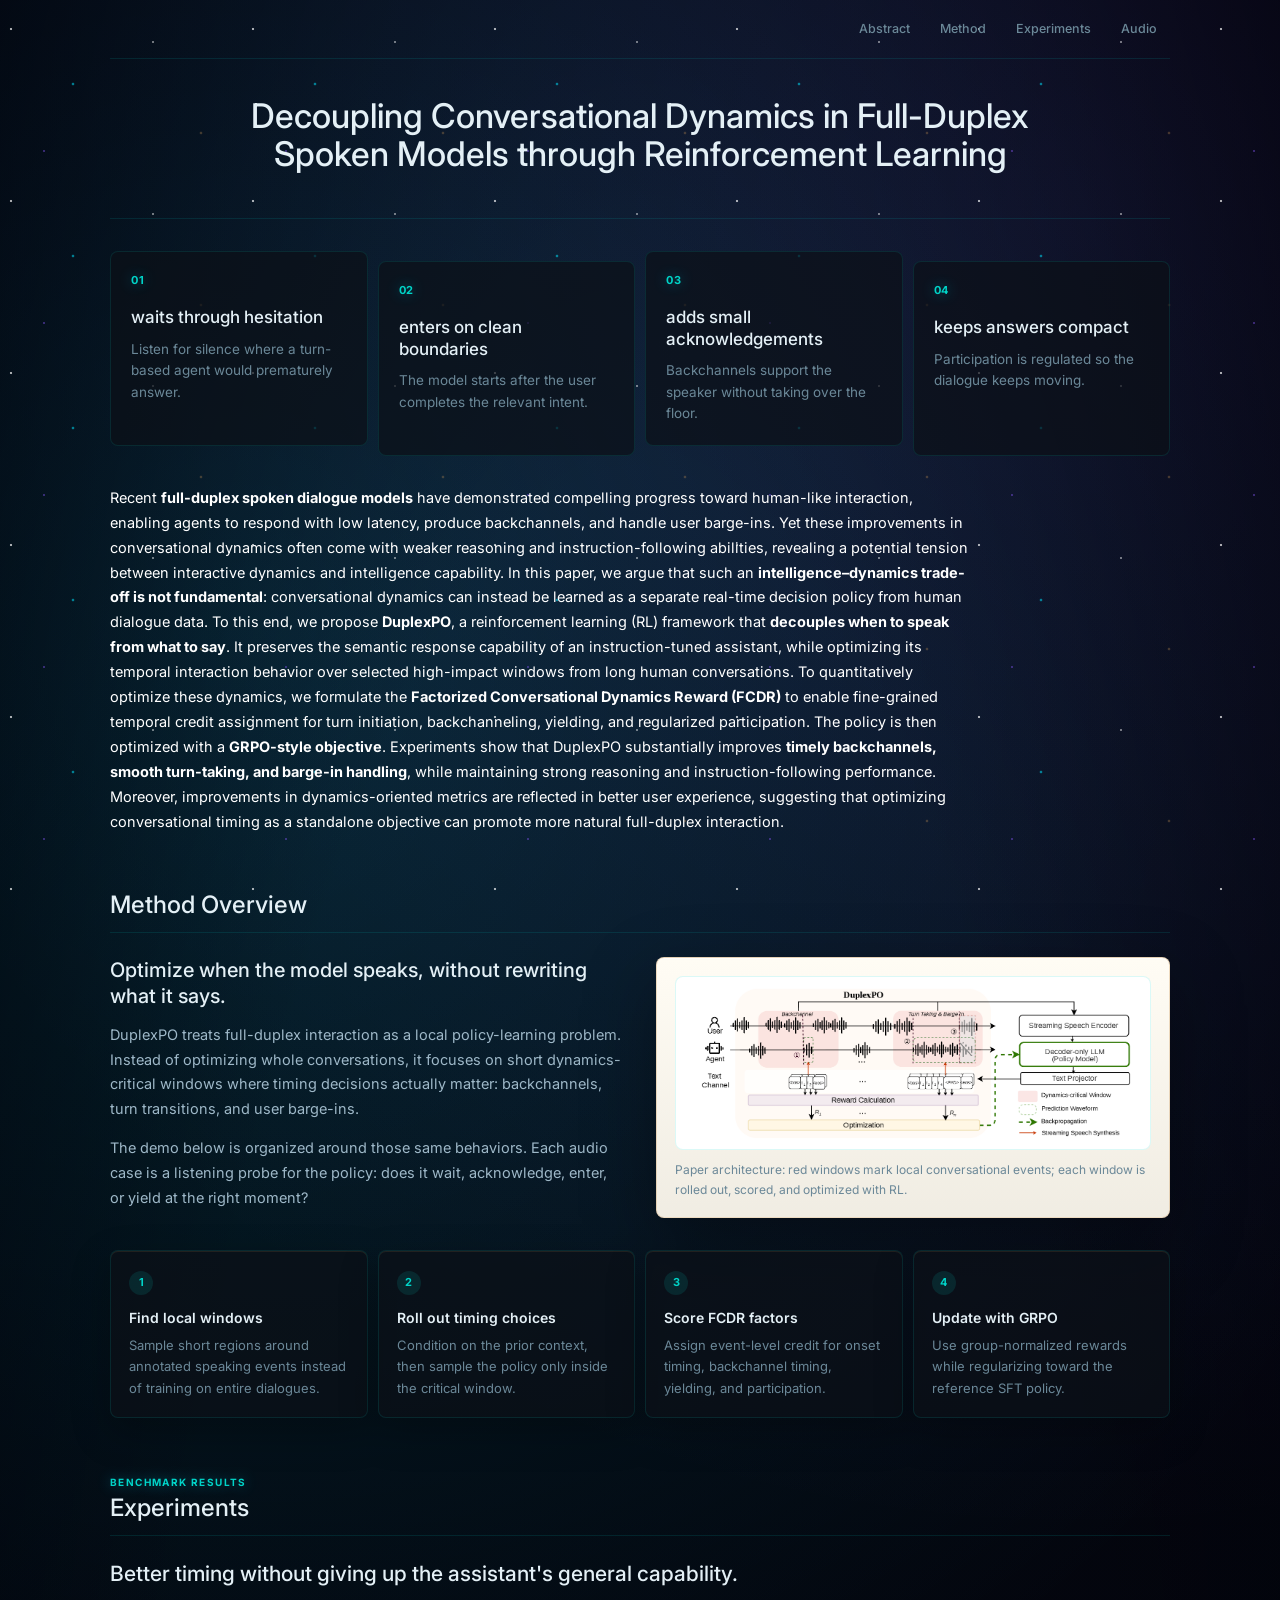
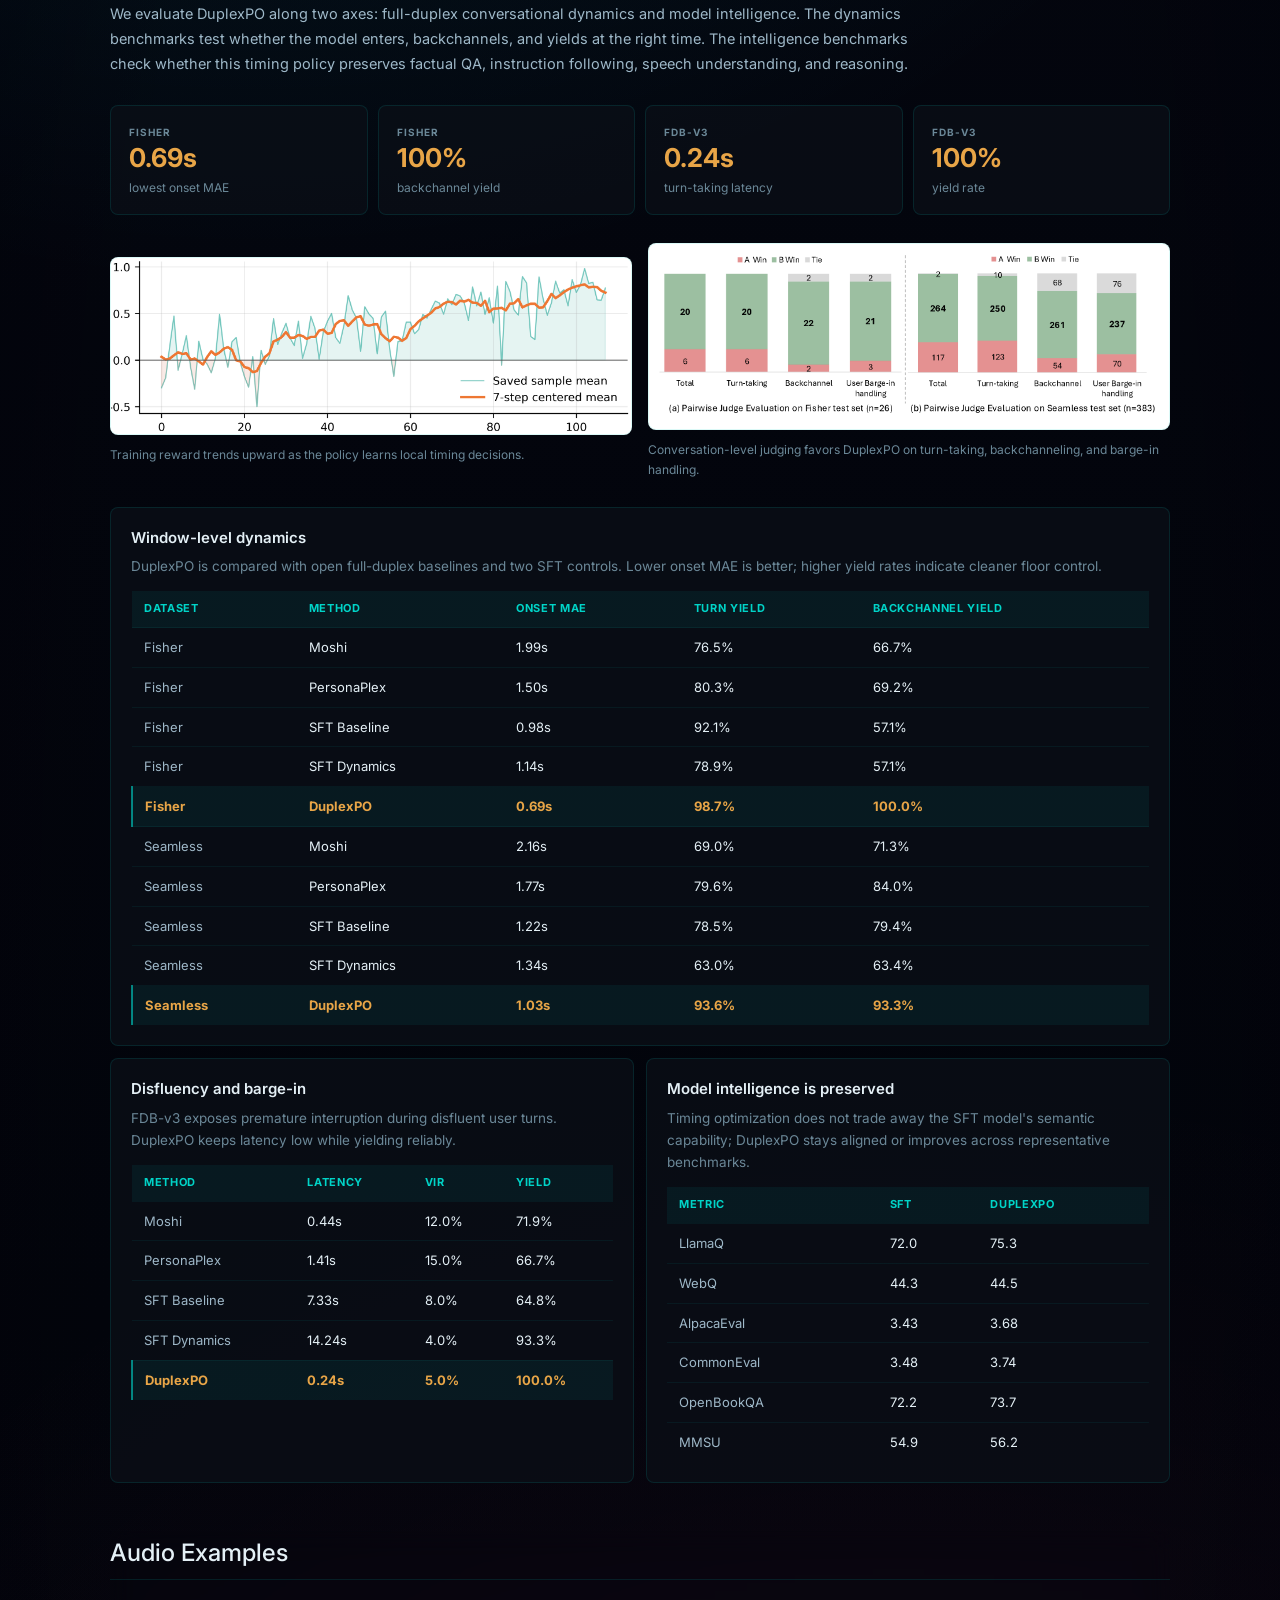
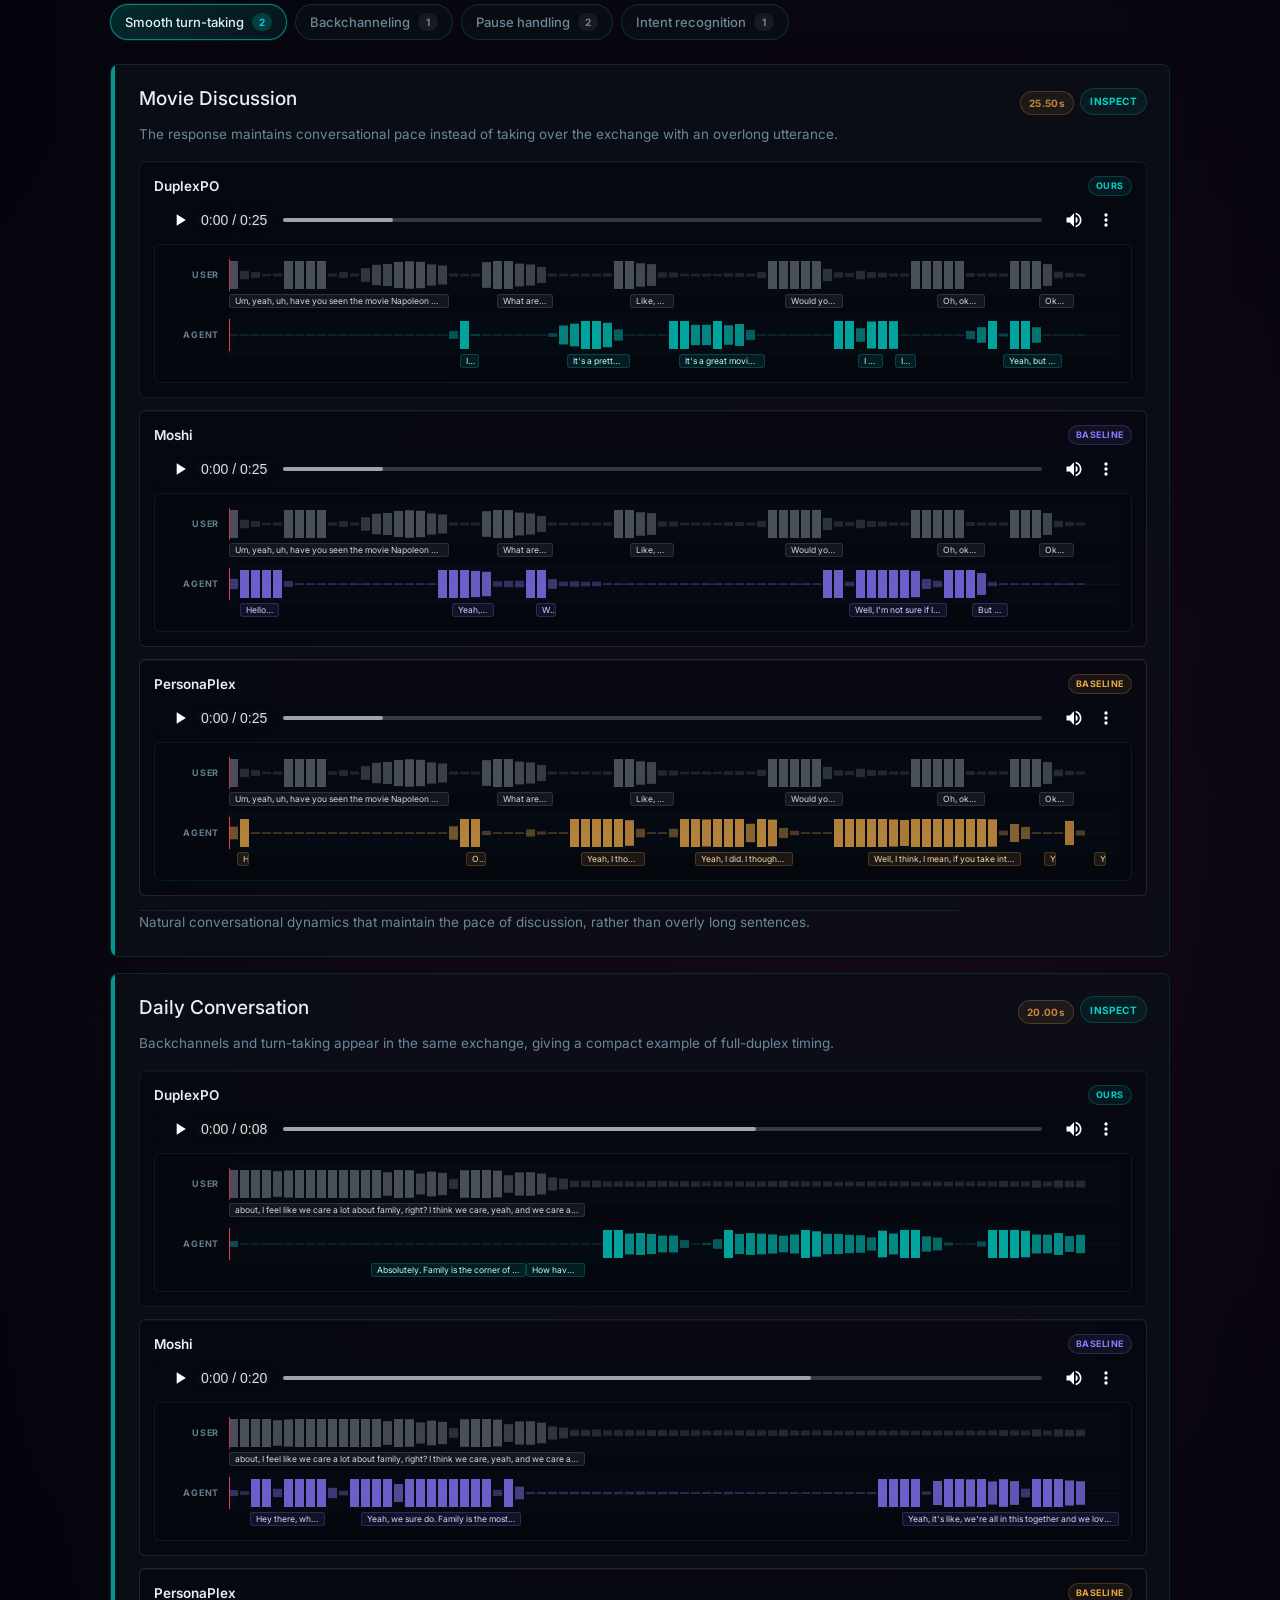
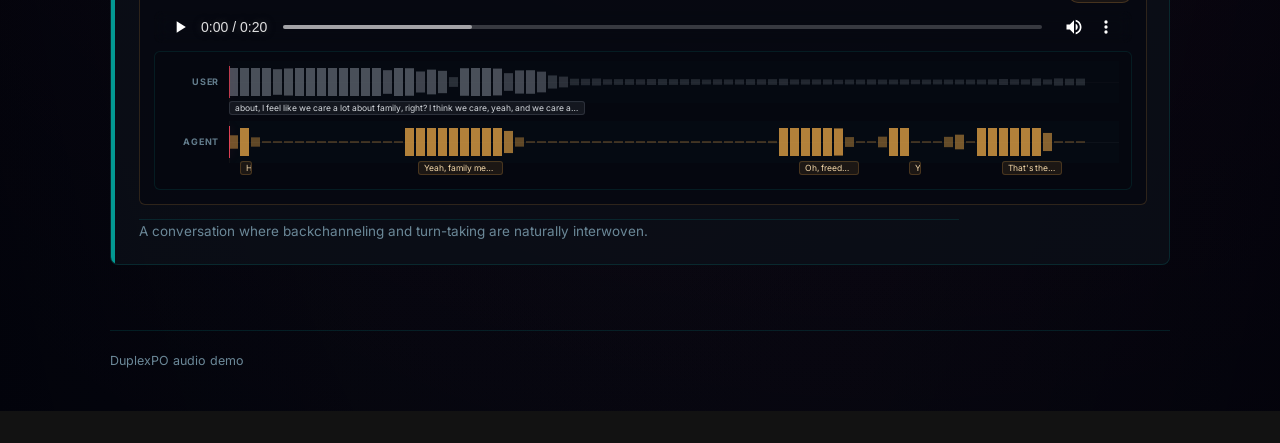
==== commit c1f96e4b: "Update index.html" ====
--- a/index.html
+++ b/index.html
@@ -341,7 +341,6 @@
 
         <footer class="footer">
             <span>DuplexPO audio demo</span>
-            <a id="metadataLink" href="static/data/demo_cases.json">Metadata</a>
         </footer>
     </main>
 
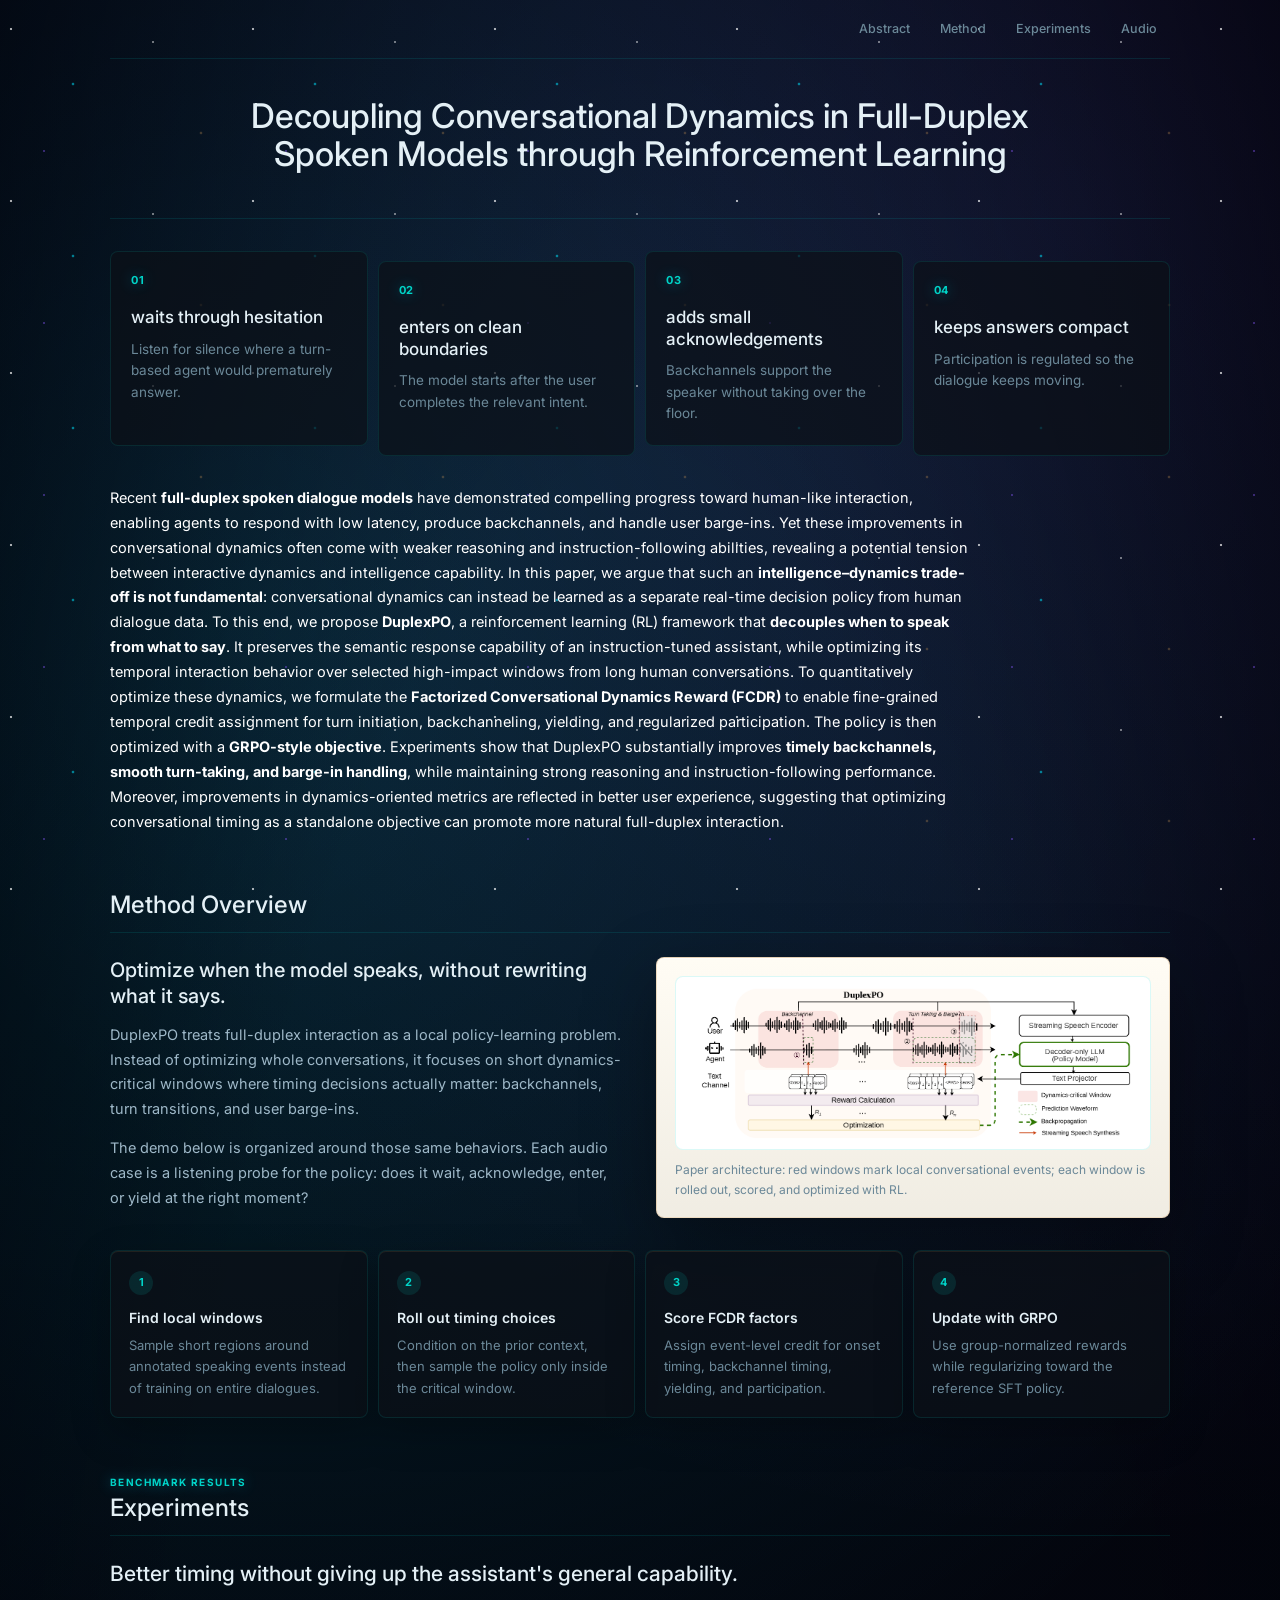
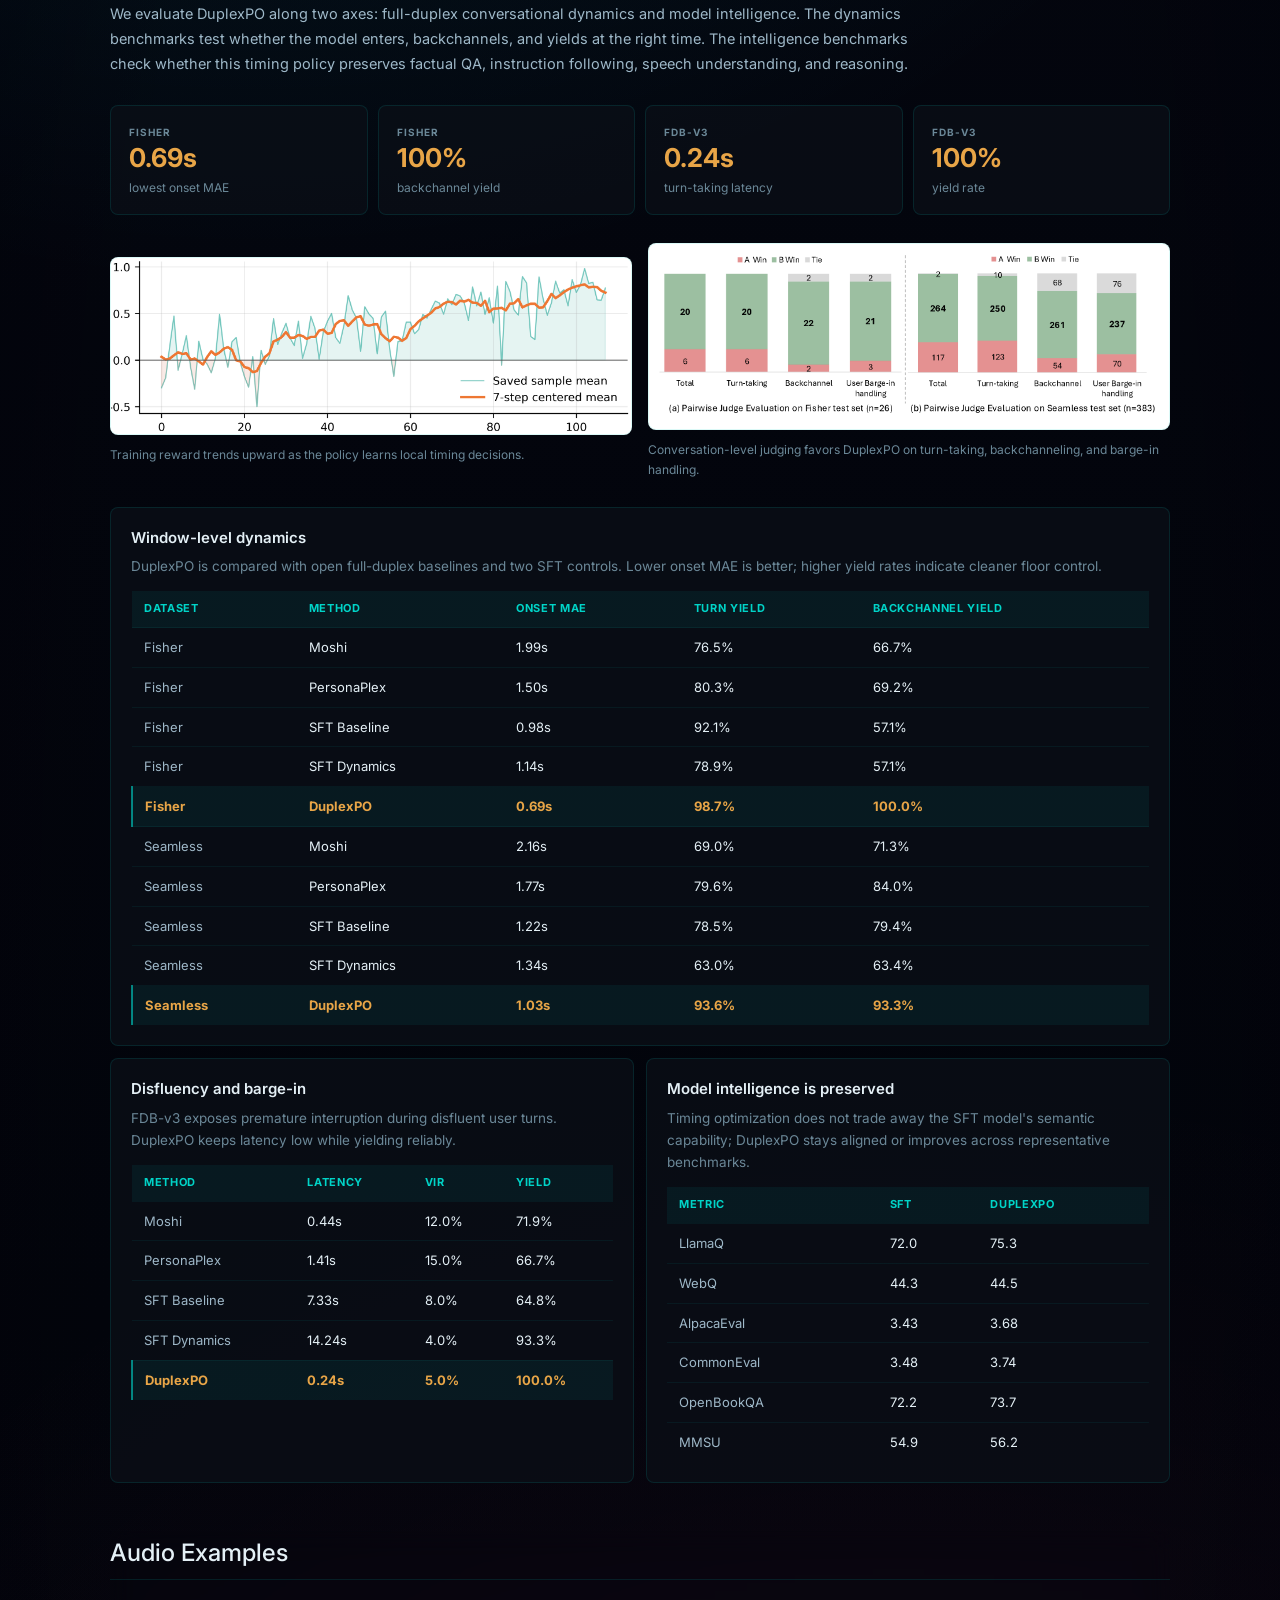
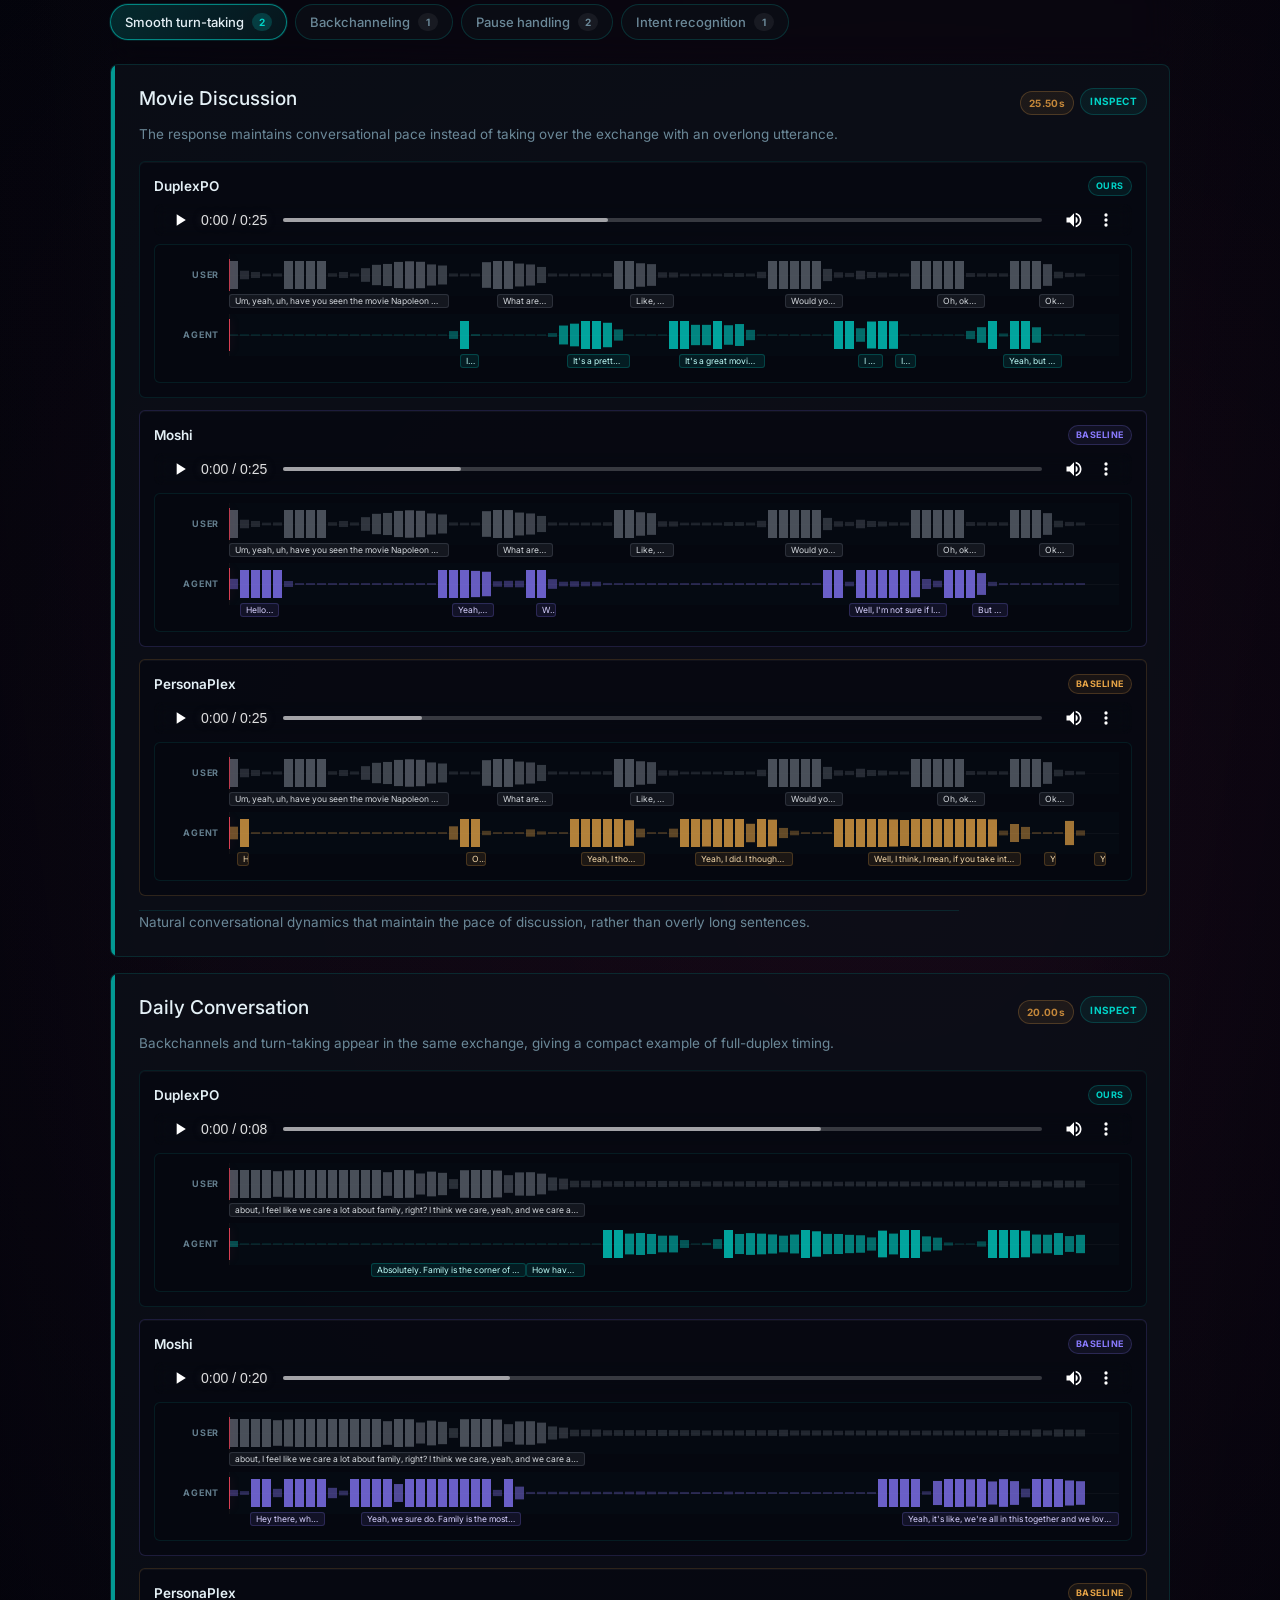
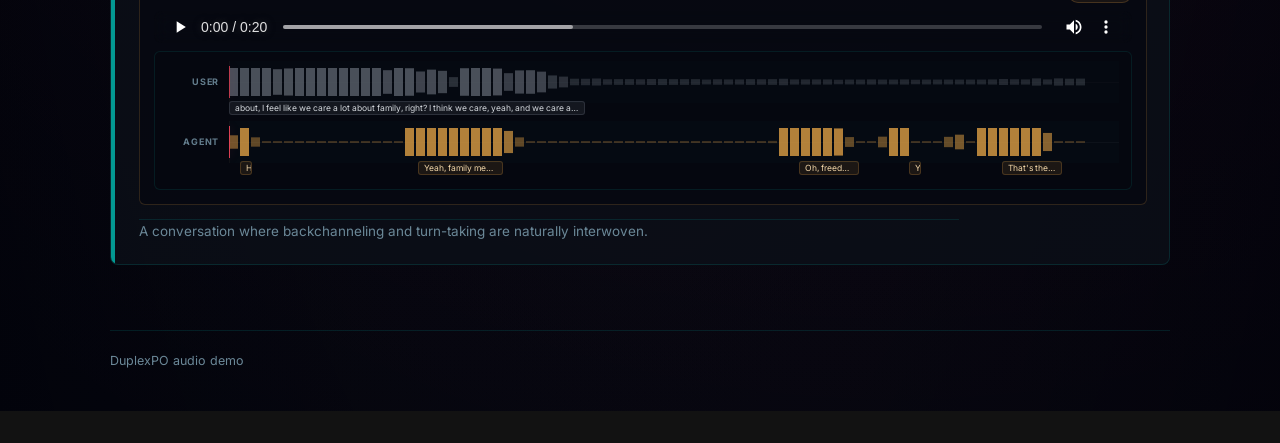
==== commit 4bad9bb3: "Add files via upload" ====
--- a/index.html
+++ b/index.html
@@ -344,7 +344,7 @@
         </footer>
     </main>
 
-    <script src="static/data/demo_cases.js?v=1781366500"></script>
+    <script src="static/data/demo_cases.js?v=1781449395"></script>
     <script src="static/js/demo.js?v=25"></script>
 </body>
 </html>
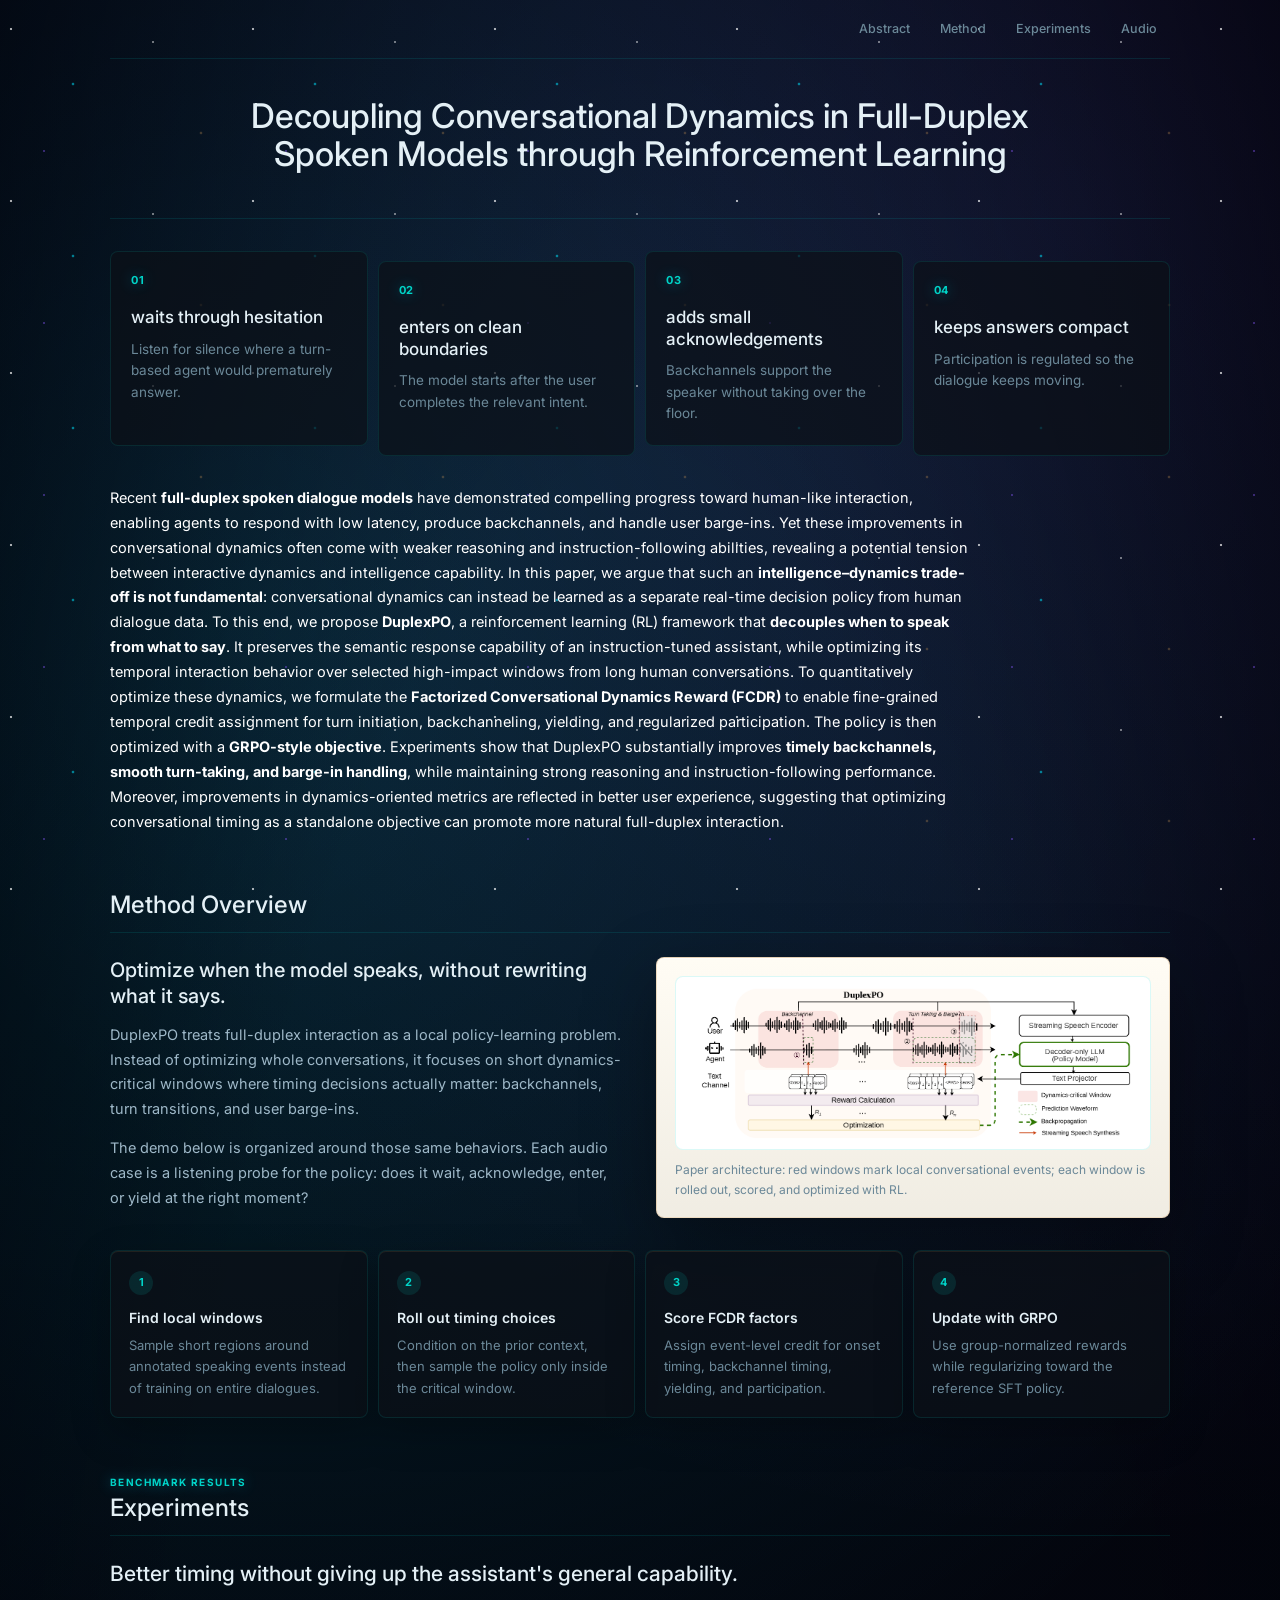
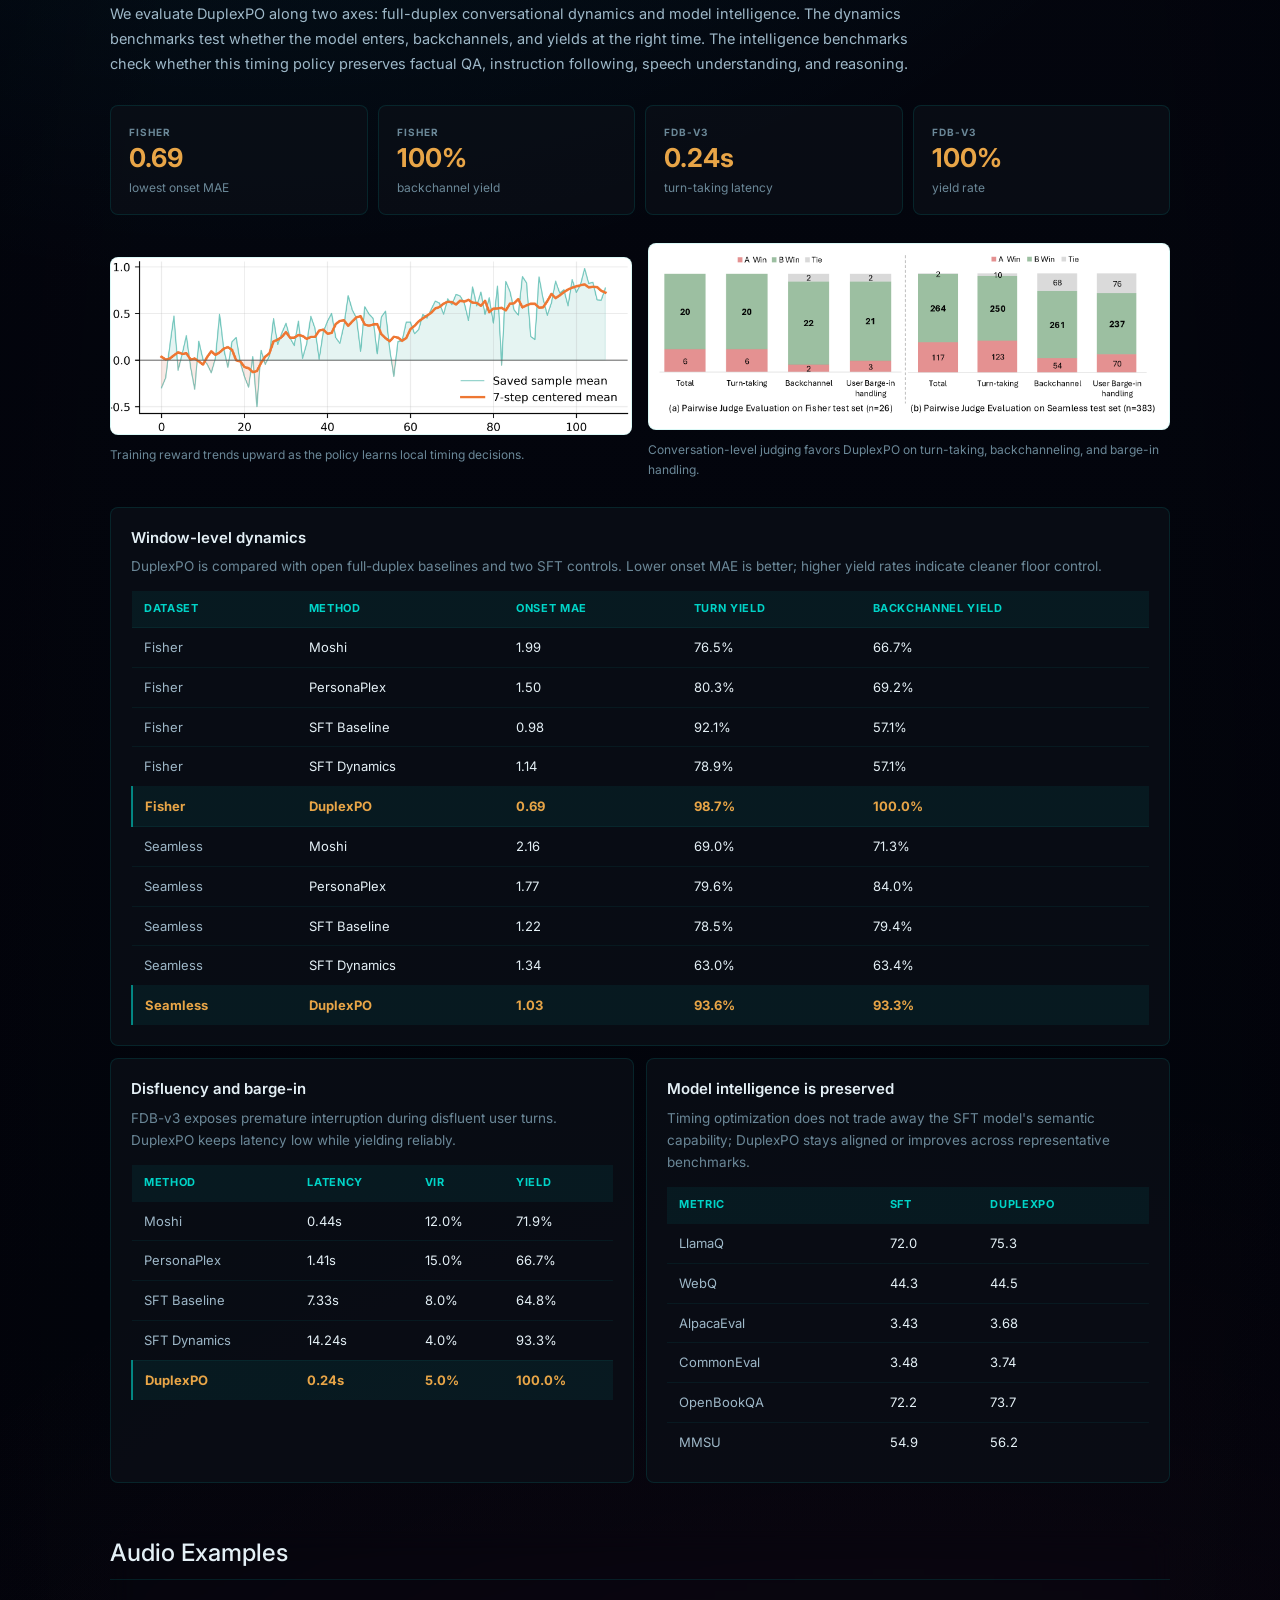
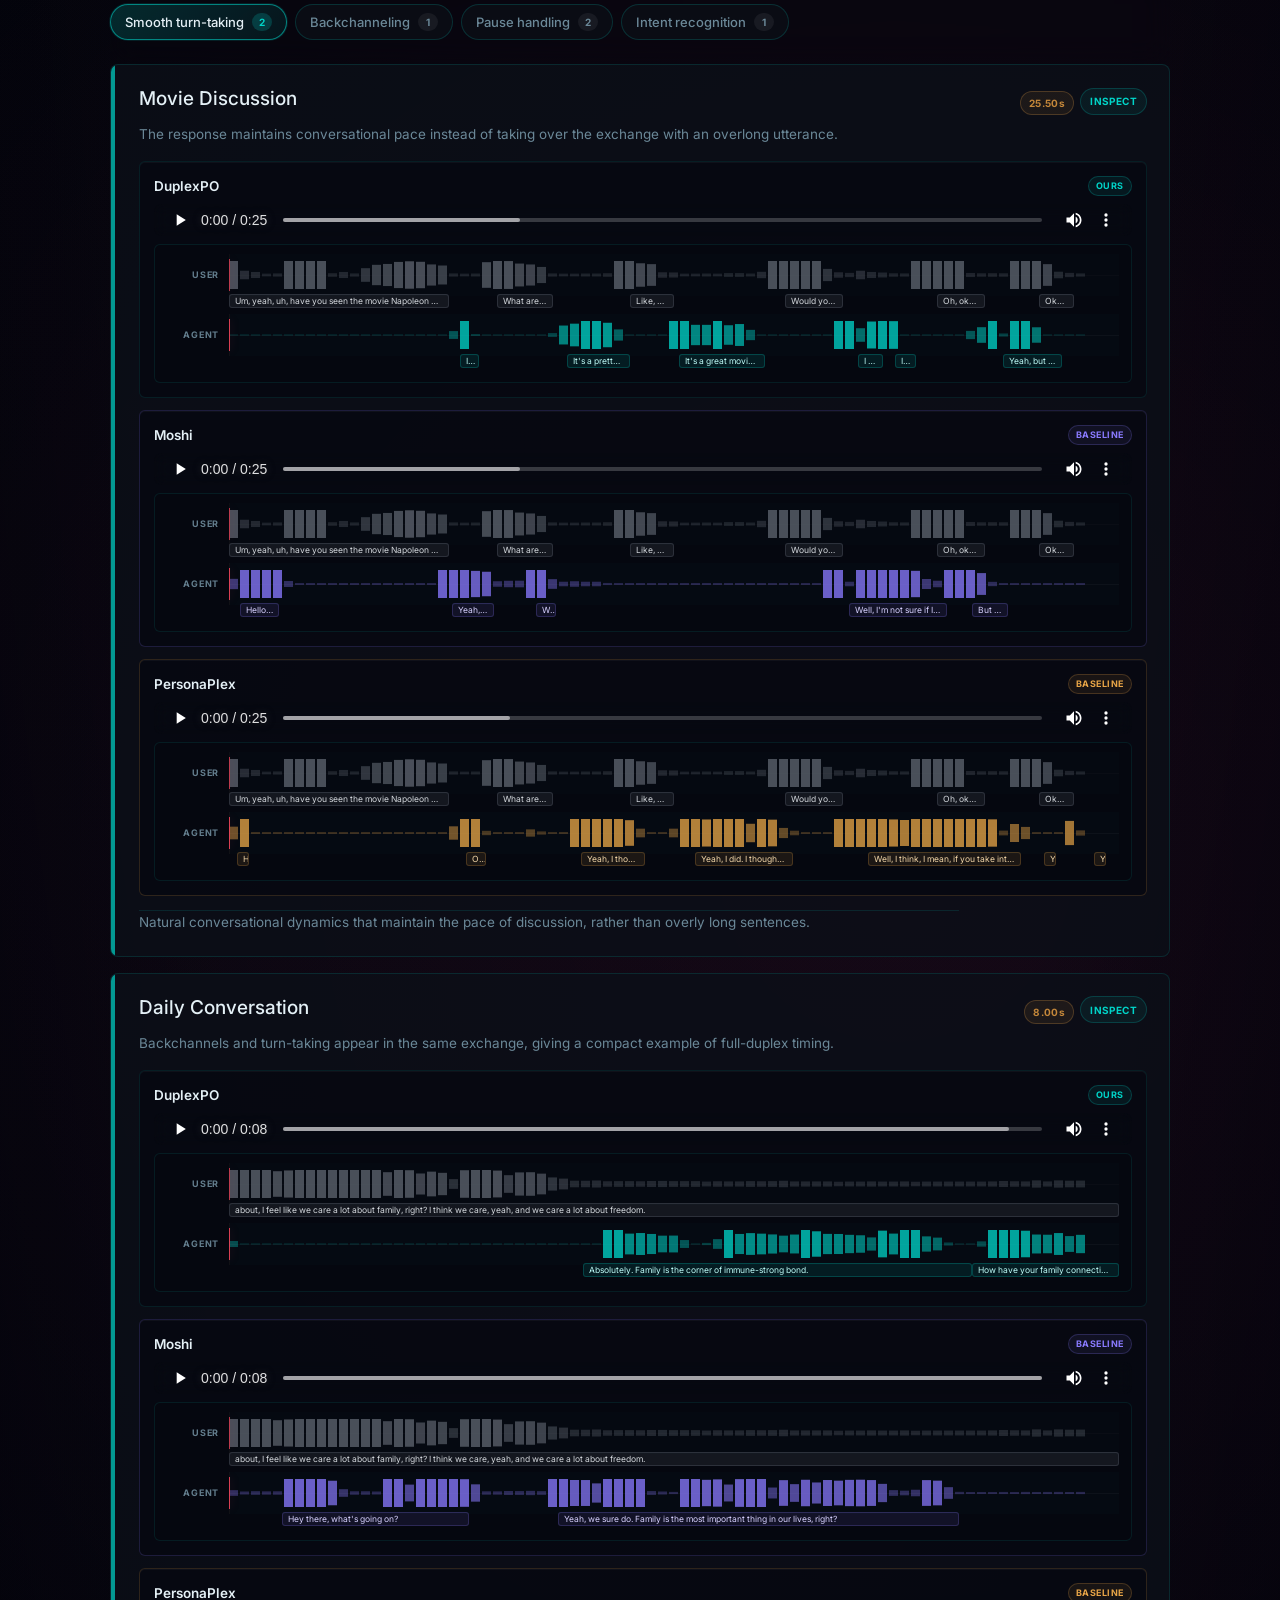
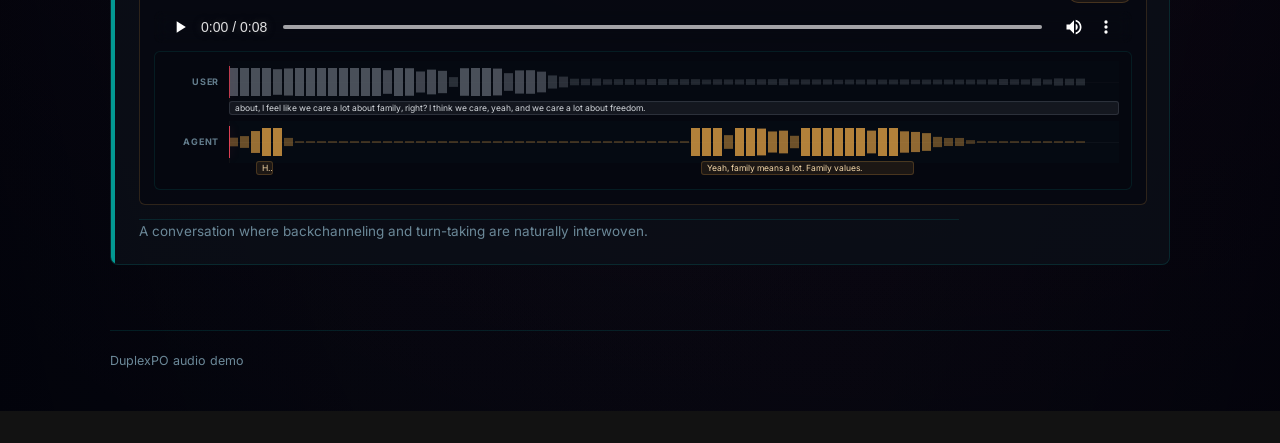
==== commit e49c8564: "Add files via upload" ====
--- a/index.html
+++ b/index.html
@@ -112,7 +112,7 @@
                 <div class="experiment-stat-strip" aria-label="Key experiment results">
                     <article>
                         <span>Fisher</span>
-                        <strong>0.69s</strong>
+                        <strong>0.69</strong>
                         <p>lowest onset MAE</p>
                     </article>
                     <article>
@@ -162,70 +162,70 @@
                                     <tr>
                                         <td>Fisher</td>
                                         <td>Moshi</td>
-                                        <td>1.99s</td>
+                                        <td>1.99</td>
                                         <td>76.5%</td>
                                         <td>66.7%</td>
                                     </tr>
                                     <tr>
                                         <td>Fisher</td>
                                         <td>PersonaPlex</td>
-                                        <td>1.50s</td>
+                                        <td>1.50</td>
                                         <td>80.3%</td>
                                         <td>69.2%</td>
                                     </tr>
                                     <tr>
                                         <td>Fisher</td>
                                         <td>SFT Baseline</td>
-                                        <td>0.98s</td>
+                                        <td>0.98</td>
                                         <td>92.1%</td>
                                         <td>57.1%</td>
                                     </tr>
                                     <tr>
                                         <td>Fisher</td>
                                         <td>SFT Dynamics</td>
-                                        <td>1.14s</td>
+                                        <td>1.14</td>
                                         <td>78.9%</td>
                                         <td>57.1%</td>
                                     </tr>
                                     <tr class="best-row">
                                         <td>Fisher</td>
                                         <td>DuplexPO</td>
-                                        <td>0.69s</td>
+                                        <td>0.69</td>
                                         <td>98.7%</td>
                                         <td>100.0%</td>
                                     </tr>
                                     <tr>
                                         <td>Seamless</td>
                                         <td>Moshi</td>
-                                        <td>2.16s</td>
+                                        <td>2.16</td>
                                         <td>69.0%</td>
                                         <td>71.3%</td>
                                     </tr>
                                     <tr>
                                         <td>Seamless</td>
                                         <td>PersonaPlex</td>
-                                        <td>1.77s</td>
+                                        <td>1.77</td>
                                         <td>79.6%</td>
                                         <td>84.0%</td>
                                     </tr>
                                     <tr>
                                         <td>Seamless</td>
                                         <td>SFT Baseline</td>
-                                        <td>1.22s</td>
+                                        <td>1.22</td>
                                         <td>78.5%</td>
                                         <td>79.4%</td>
                                     </tr>
                                     <tr>
                                         <td>Seamless</td>
                                         <td>SFT Dynamics</td>
-                                        <td>1.34s</td>
+                                        <td>1.34</td>
                                         <td>63.0%</td>
                                         <td>63.4%</td>
                                     </tr>
                                     <tr class="best-row">
                                         <td>Seamless</td>
                                         <td>DuplexPO</td>
-                                        <td>1.03s</td>
+                                        <td>1.03</td>
                                         <td>93.6%</td>
                                         <td>93.3%</td>
                                     </tr>
@@ -344,7 +344,7 @@
         </footer>
     </main>
 
-    <script src="static/data/demo_cases.js?v=1781449395"></script>
+    <script src="static/data/demo_cases.js?v=1781488160"></script>
     <script src="static/js/demo.js?v=25"></script>
 </body>
 </html>
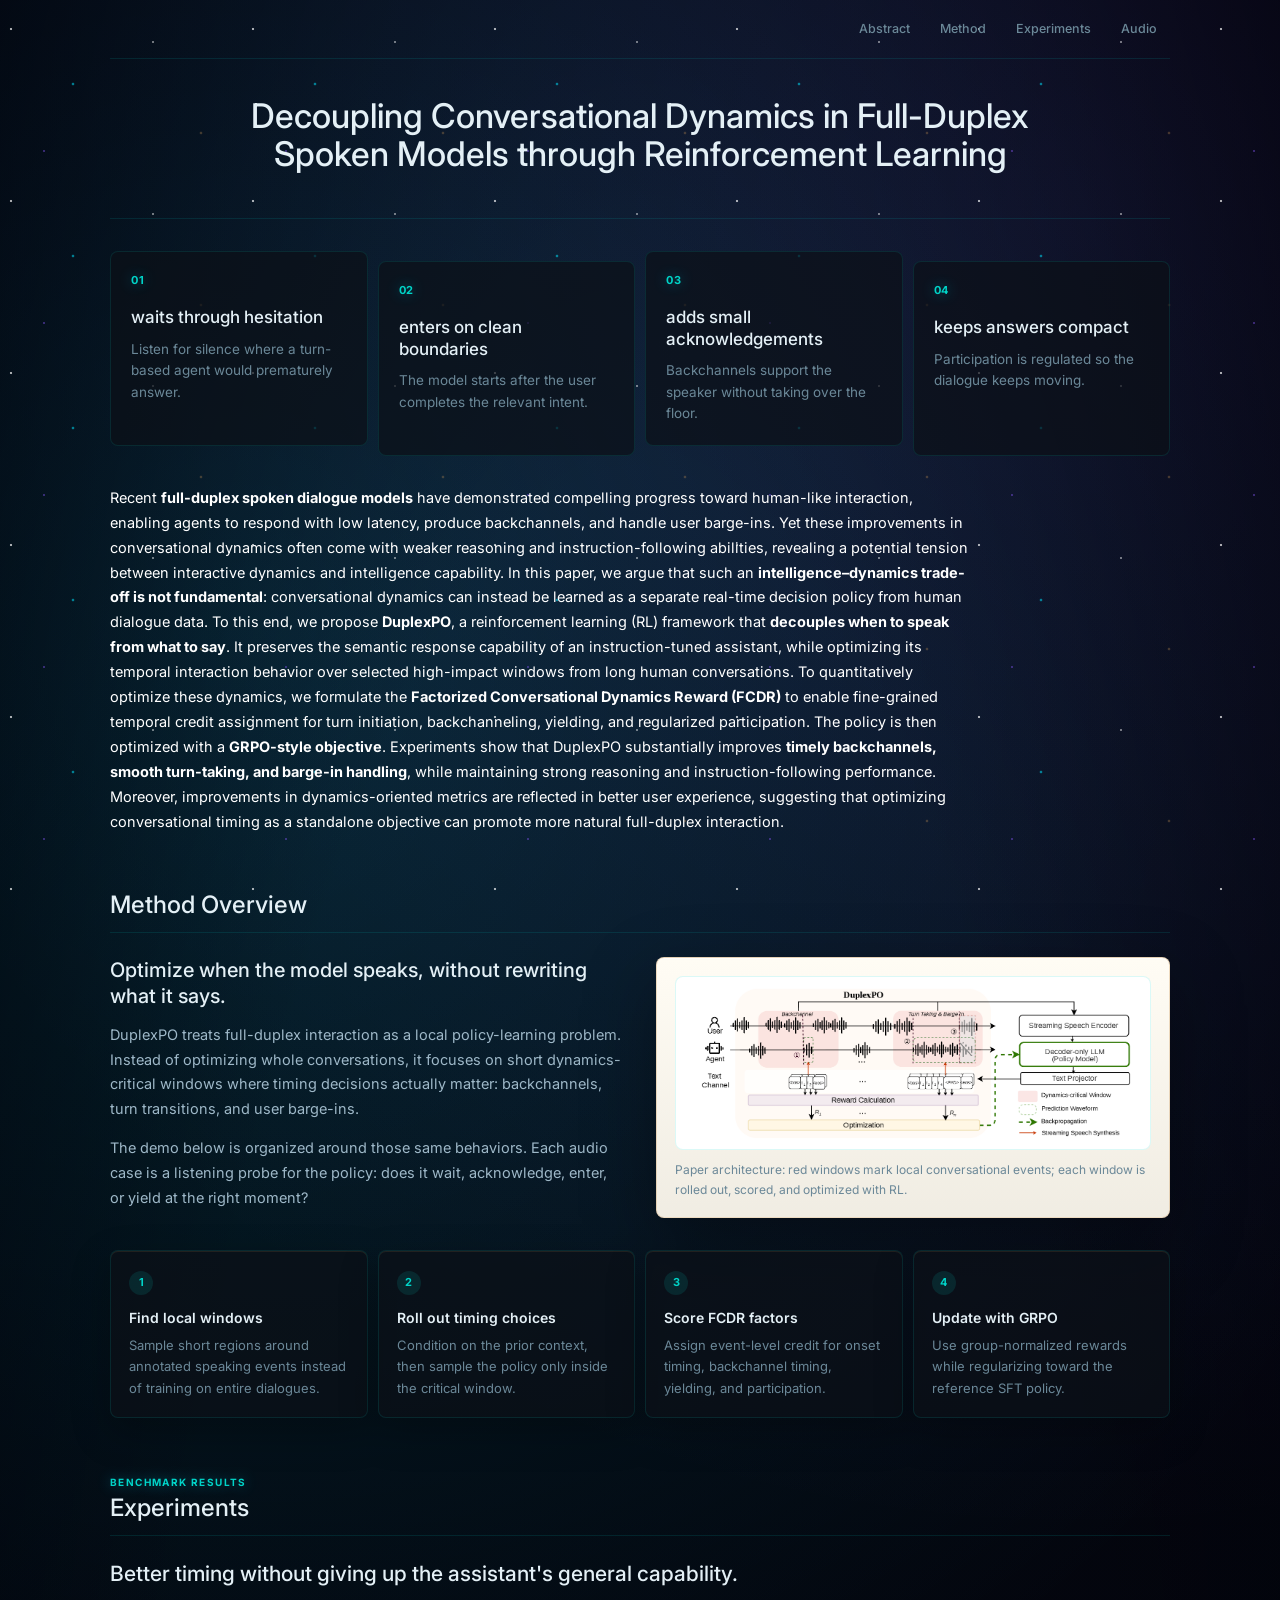
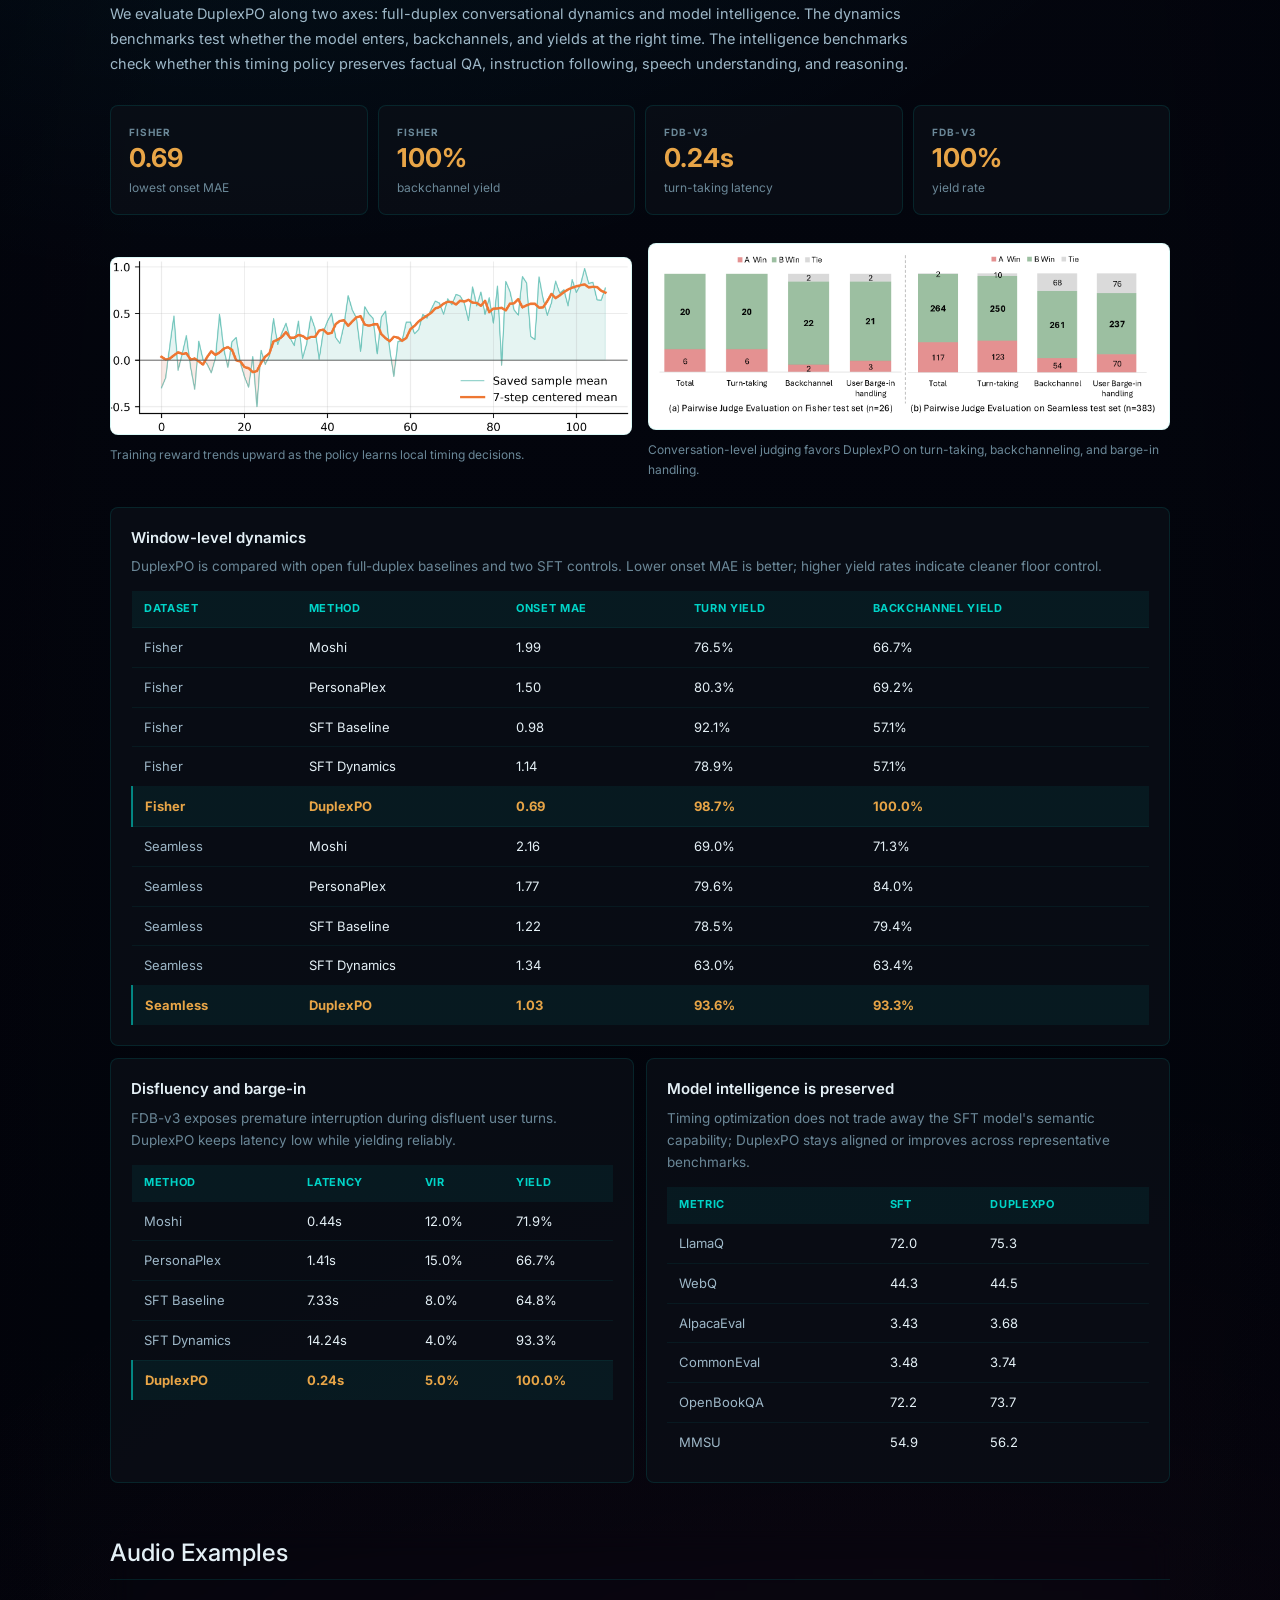
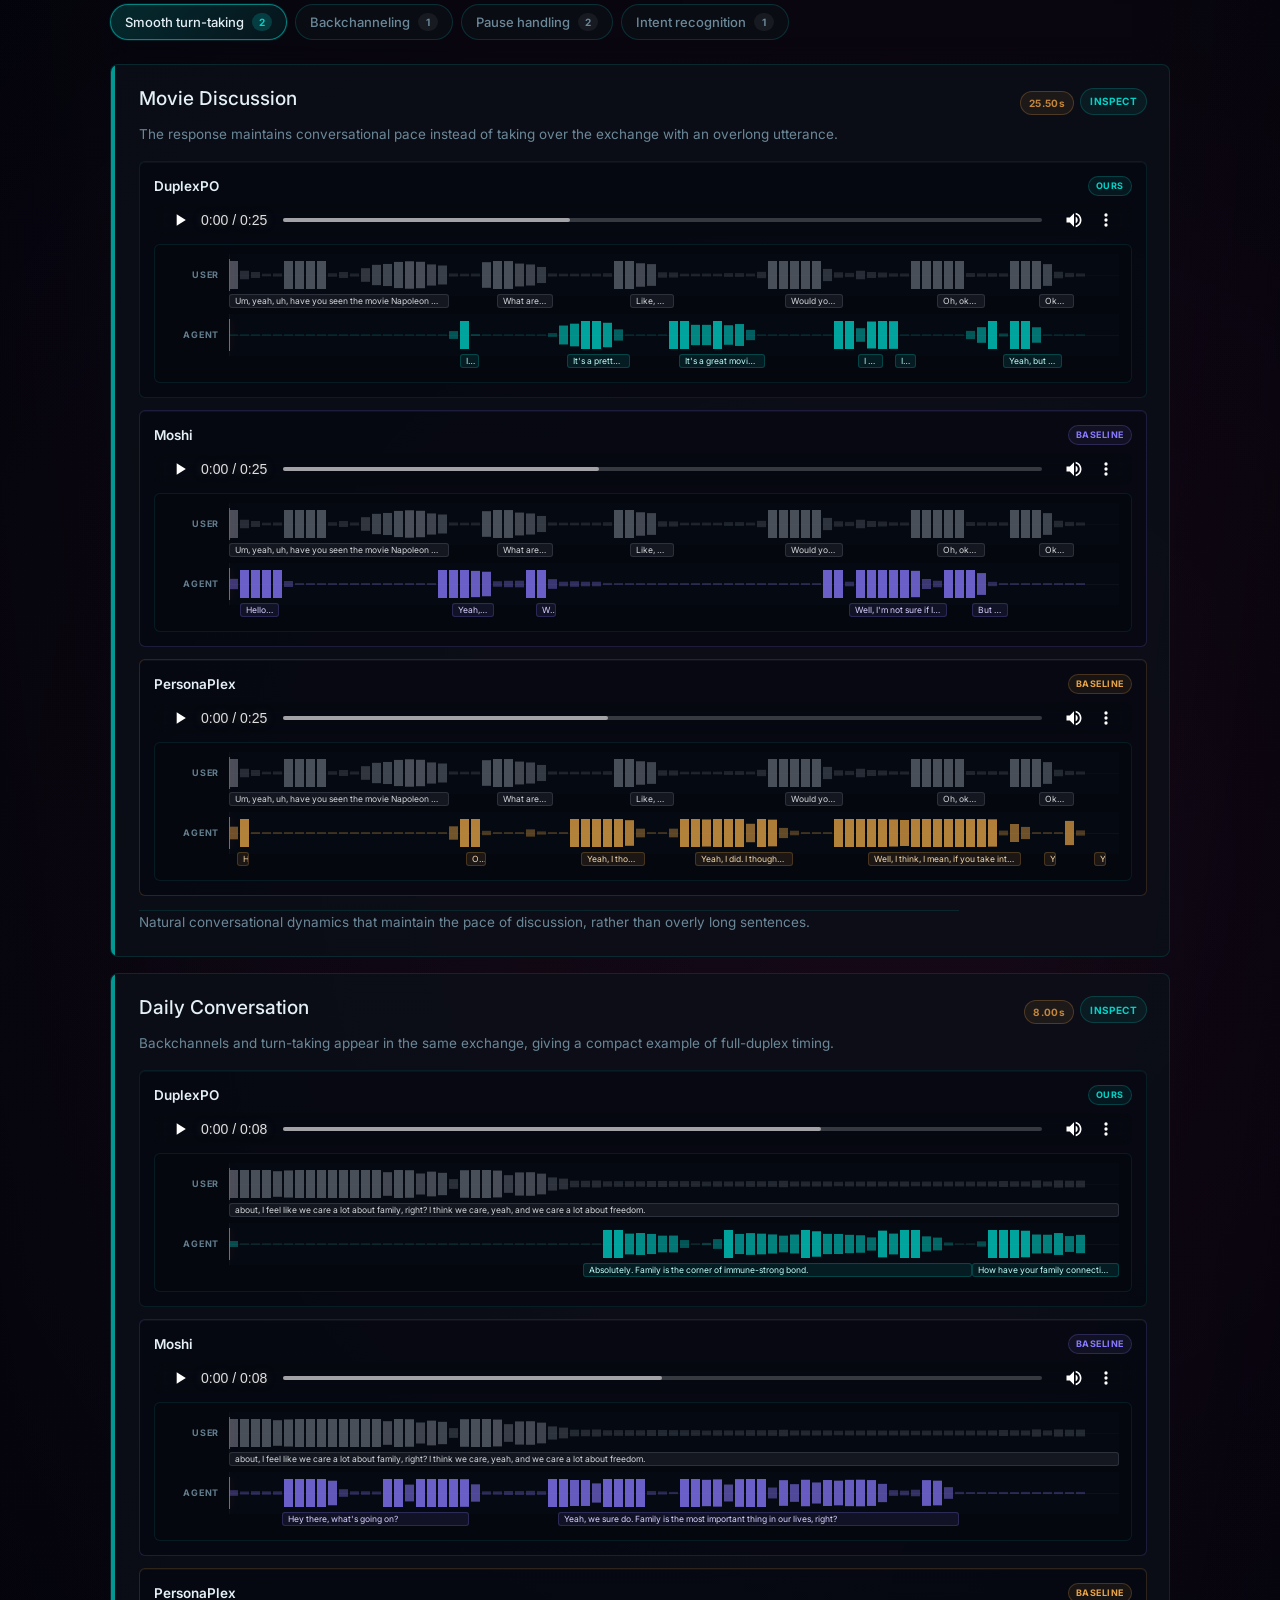
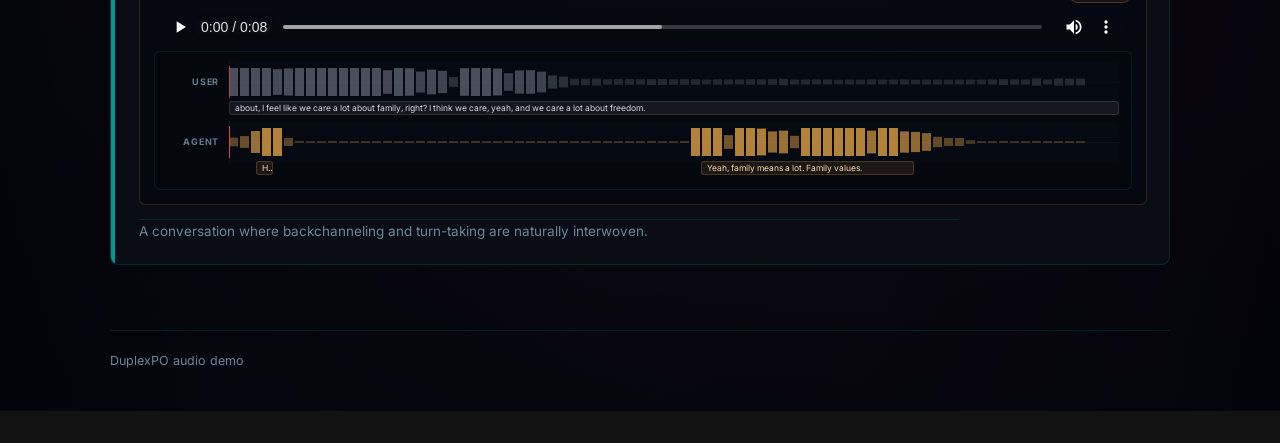
==== commit 45b23213: "Add files via upload" ====
--- a/index.html
+++ b/index.html
@@ -344,7 +344,7 @@
         </footer>
     </main>
 
-    <script src="static/data/demo_cases.js?v=1781488160"></script>
+    <script src="static/data/demo_cases.js?v=1781488804"></script>
     <script src="static/js/demo.js?v=25"></script>
 </body>
 </html>
